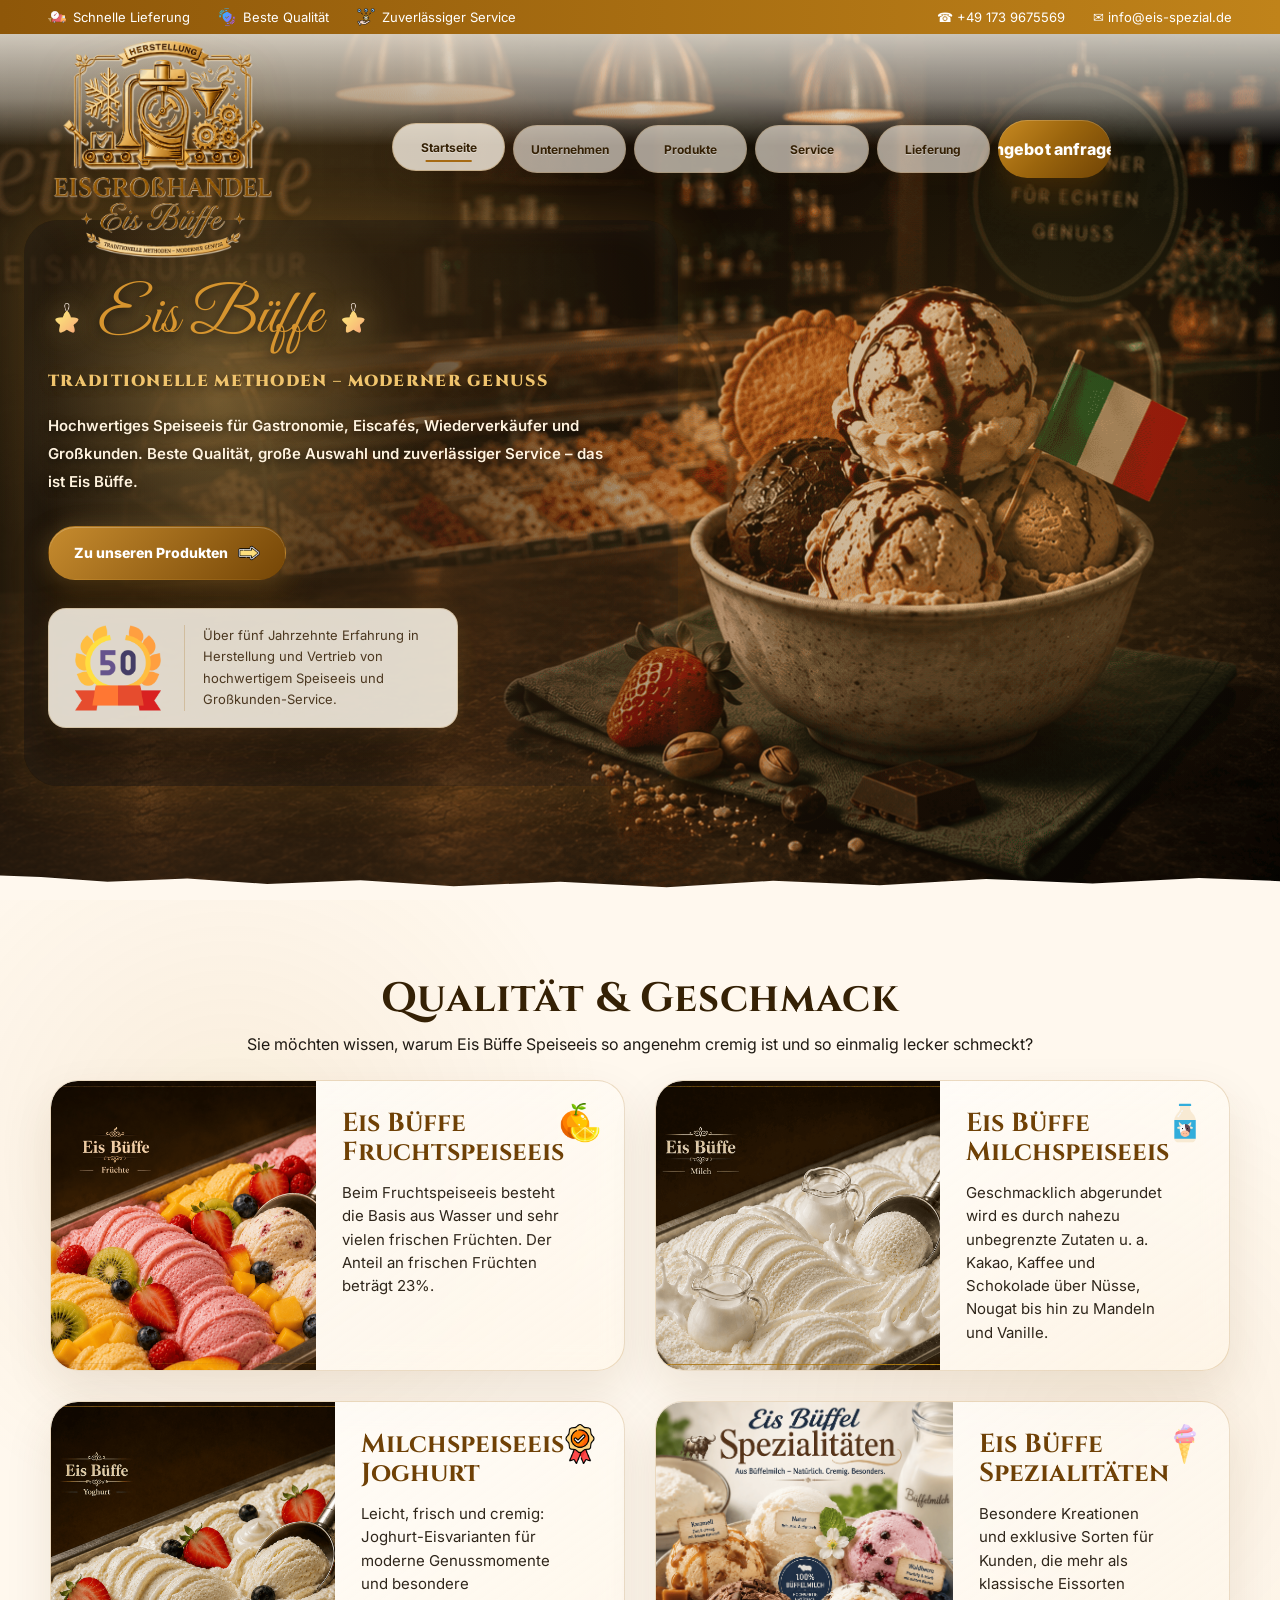
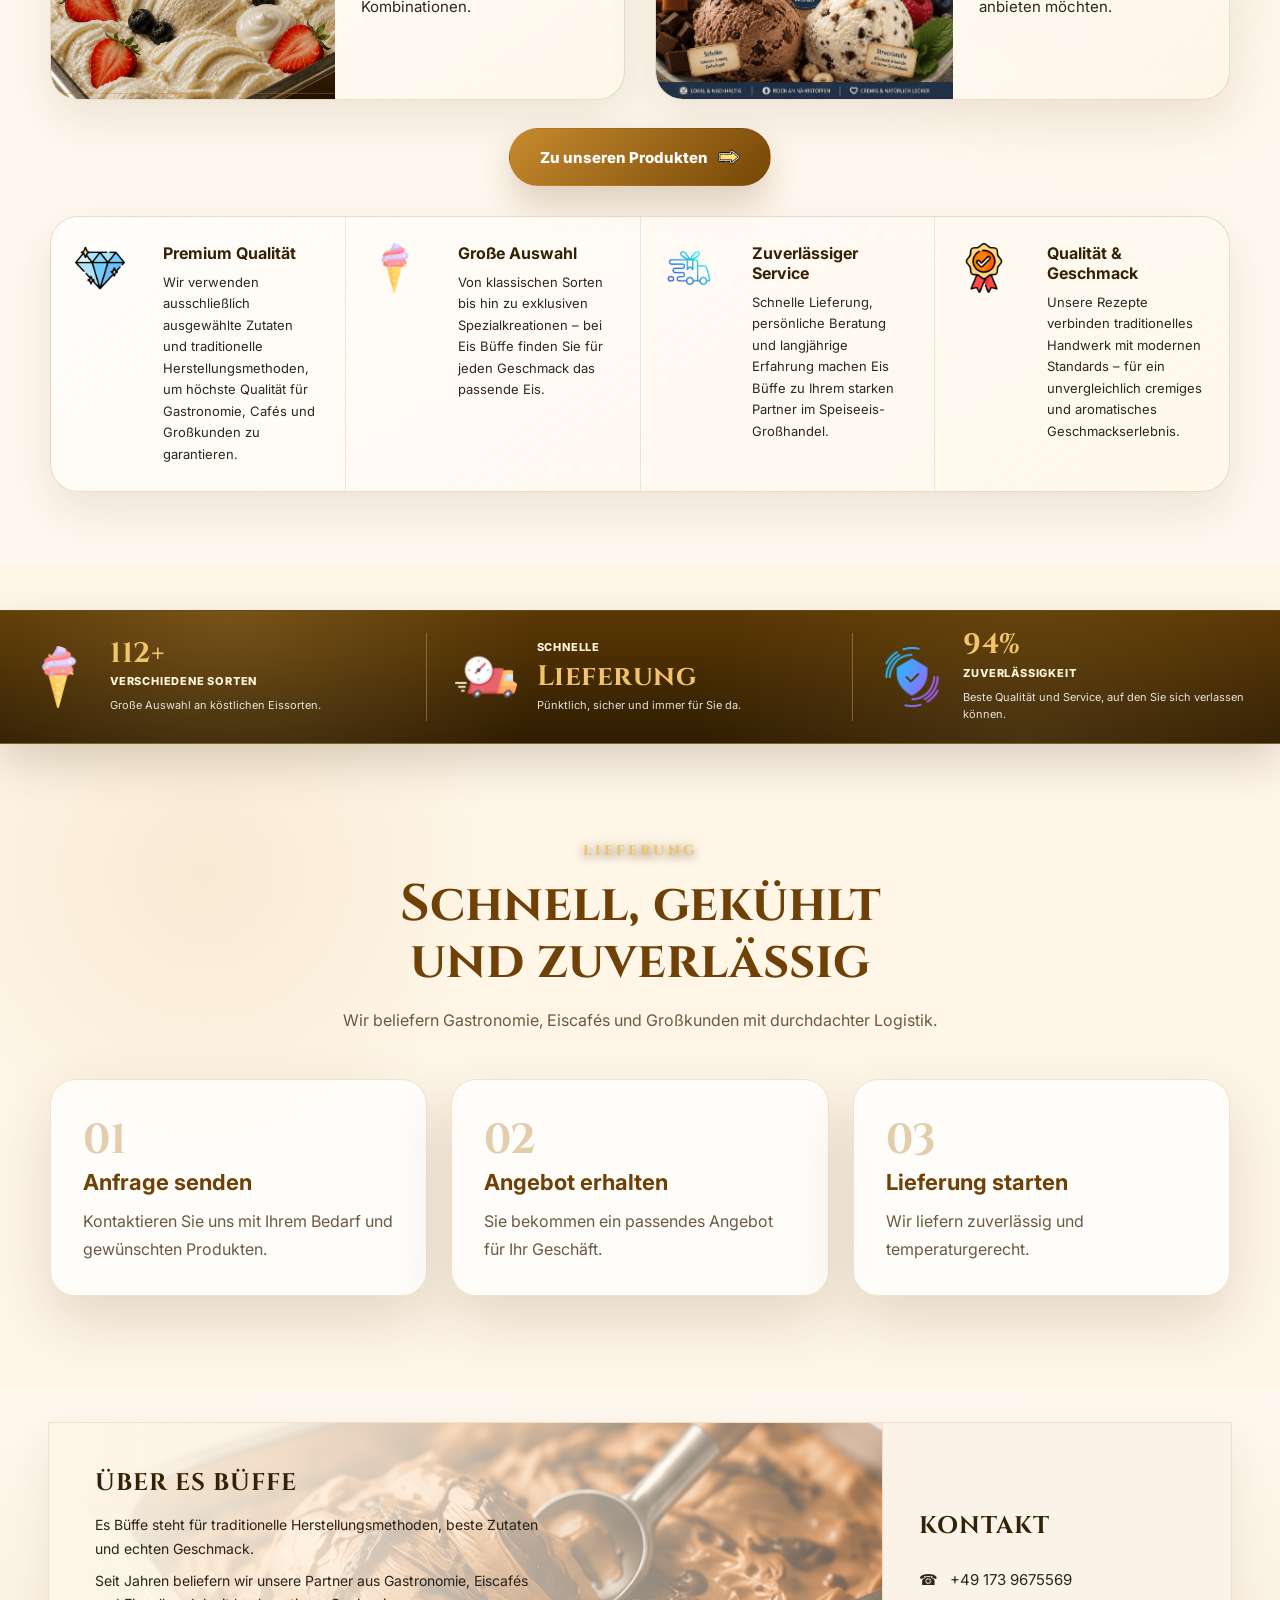
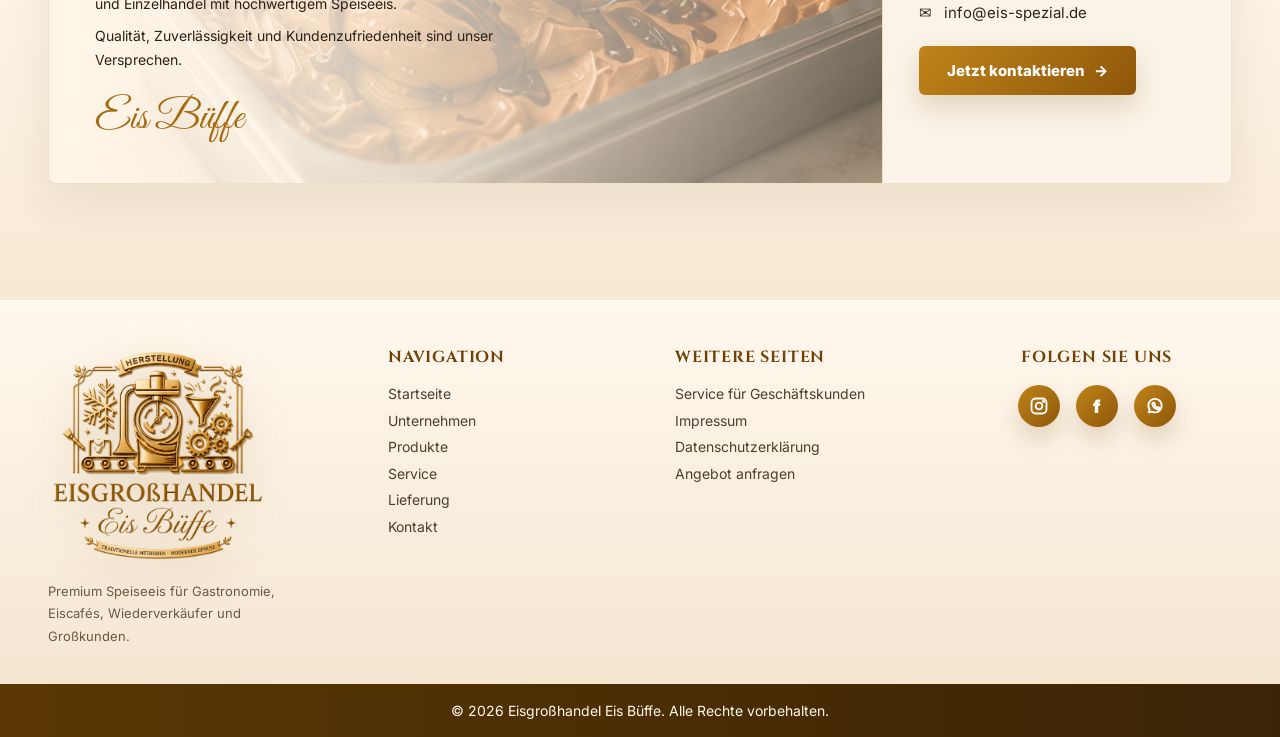
==== index.html @ 29056c9f "Update index.html" ====
<!DOCTYPE html>
<html lang="de">
<head>
  <meta charset="UTF-8" />
  <meta name="viewport" content="width=device-width, initial-scale=1.0" />
  <title>Eis Büffe | Premium Eisgroßhandel für Gastronomie & Eiscafés</title>
  <meta name="description" content="Eis Büffe ist Ihr Premium Eisgroßhandel für Gastronomie, Eiscafés und Großkunden: hochwertige Eisspezialitäten, zuverlässige Lieferung und persönliche Beratung." />

  <!-- SEO + Browser/Google logo image -->
  <meta name="keywords" content="Eisgroßhandel, Eis Büffe, Gastronomie Eis, Eiscafé Eis, Speiseeis Großhandel, Premium Eis, Großkunden Eis" />
  <meta name="robots" content="index, follow, max-image-preview:large" />
  <meta name="author" content="Eis Büffe" />
  <meta name="theme-color" content="#a66a13" />
  <link rel="canonical" href="/" />
  <link rel="icon" type="image/png" href="assets/logo.png" />
  <link rel="shortcut icon" type="image/png" href="assets/logo.png" />
  <link rel="apple-touch-icon" href="assets/logo.png" />
  <meta property="og:locale" content="de_DE" />
  <meta property="og:type" content="website" />
  <meta property="og:site_name" content="Eis Büffe" />
  <meta property="og:title" content="Eis Büffe | Premium Eisgroßhandel" />
  <meta property="og:description" content="Premium Eisgroßhandel für Gastronomie, Eiscafés und Großkunden mit hochwertigen Eisspezialitäten und zuverlässiger Lieferung." />
  <meta property="og:image" content="assets/logo.png" />
  <meta property="og:image:alt" content="Eis Büffe Logo" />
  <meta name="twitter:card" content="summary_large_image" />
  <meta name="twitter:title" content="Eis Büffe | Premium Eisgroßhandel" />
  <meta name="twitter:description" content="Premium Eisgroßhandel für Gastronomie, Eiscafés und Großkunden." />
  <meta name="twitter:image" content="assets/logo.png" />
  <script type="application/ld+json">
  {
    "@context": "https://schema.org",
    "@type": "Organization",
    "name": "Eis Büffe",
    "description": "Premium Eisgroßhandel für Gastronomie, Eiscafés und Großkunden.",
    "logo": "assets/logo.png",
    "image": "assets/logo.png",
    "url": "/"
  }
  </script>

  <style>
    @import url('https://fonts.googleapis.com/css2?family=Cinzel:wght@400;500;600;700&family=Great+Vibes&family=Inter:wght@400;500;600;700;800&display=swap');
    @import url('https://fonts.googleapis.com/css2?family=Cormorant+Garamond:wght@500;600;700&family=Homemade+Apple&display=swap');

    :root {
      --gold: #a66a13;
      --gold-2: #d39a38;
      --gold-3: #f0c46d;
      --gold-dark: #6f4106;
      --cream: #fff6e8;
      --cream-2: #f7ead4;
      --brown: #352105;
      --muted: #6b5a42;
      --white: #ffffff;
      --shadow: 0 24px 60px rgba(80, 48, 6, .16);
    }

    * { box-sizing: border-box; margin: 0; padding: 0; }
    html { scroll-behavior: smooth; }
    body {
      width: 100%;
      max-width: 100%;
      background: var(--cream);
      color: var(--brown);
      font-family: Inter, Arial, sans-serif;
      overflow-x: hidden;
    }
    a { color: inherit; text-decoration: none; }
    img { max-width: 100%; display: block; }
    html, body { max-width: 100%; overflow-x: hidden; }

    .topbar {
      min-height: 34px;
      background: linear-gradient(90deg, #8e5709, #c0831a);
      color: #fff;
      padding: 0 48px;
      display: flex;
      justify-content: space-between;
      align-items: center;
      gap: 18px;
      font-size: 13px;
    }
    .topbar__left, .topbar__right { display: flex; gap: 28px; align-items: center; flex-wrap: wrap; }
    .topbar__left span {
      display: inline-flex;
      align-items: center;
      gap: 7px;
      white-space: nowrap;
    }
    .topbar__emoji {
      width: 18px;
      height: 18px;
      object-fit: contain;
      flex: 0 0 auto;
    }

    .navbar {
      height: 92px;
      background: rgba(255, 246, 232, .94);
      backdrop-filter: blur(10px);
      display: grid;
      grid-template-columns: 190px minmax(0, 1fr);
      align-items: center;
      column-gap: 26px;
      padding: 0 48px;
      position: sticky;
      top: 0;
      z-index: 50;
      box-shadow: 0 1px 0 rgba(166, 106, 19, .12);
    }
    .logo { display: inline-flex; align-items: center; width: fit-content; user-select: none; }
    .logo img { width: 150px; height: auto; -webkit-user-drag: none; }

    .nav-links {
      width: 100%;
      display: grid;
      grid-template-columns: repeat(7, minmax(0, 1fr));
      align-items: center;
      gap: 8px;
      font-size: 12px;
      font-weight: 700;
    }
    .nav-links a {
      position: relative;
      width: 100%;
      min-height: 46px;
      padding: 12px 14px;
      text-align: center;
      border-radius: 999px;
      overflow: hidden;
      transition: color .25s ease, background .25s ease, box-shadow .25s ease, transform .25s ease;
    }
    .nav-links a::after {
      content: "";
      width: 0;
      height: 2px;
      background: var(--gold);
      position: absolute;
      left: 50%;
      bottom: 8px;
      transform: translateX(-50%);
      transition: width .25s ease;
    }
    .nav-links a:hover,
    .nav-links a.active {
      color: var(--gold-dark);
      background: rgba(211, 154, 56, .14);
      box-shadow: 0 10px 22px rgba(114, 70, 7, .10);
      transform: translateY(-2px);
    }
    .nav-links a:hover::after,
    .nav-links a.active::after { width: 42%; }
    .nav-links .nav-btn::after { display: none; }

    .menu-toggle { display: none; background: none; border: 0; font-size: 28px; color: var(--gold-dark); cursor: pointer; }
    .nav-btn, .btn {
      display: inline-flex;
      align-items: center;
      justify-content: center;
      border-radius: 999px;
      font-weight: 800;
      transition: .25s;
      white-space: nowrap;
    }
    .nav-btn {
      width: 100%;
      background: linear-gradient(135deg, var(--gold-2), var(--gold-dark));
      color: #fff;
      padding: 14px 18px;
      font-size: 13px;
      box-shadow: 0 14px 28px rgba(114, 70, 7, .24);
    }
    .btn {
      border: 1px solid transparent;
      padding: 15px 25px;
      font-size: 14px;
      min-height: 54px;
    }
    .btn--primary { color: #fff; background: linear-gradient(135deg, #c68b2e, #754606); box-shadow: 0 18px 34px rgba(98, 58, 6, .22); }
    .btn--secondary { background: rgba(255,255,255,.82); border-color: rgba(166,106,19,.30); color: var(--brown); }
    .btn:hover, .nav-btn:hover { transform: translateY(-3px); }
    .nav-btn:hover {
      background: linear-gradient(135deg, var(--gold-3), var(--gold-dark));
      box-shadow: 0 18px 34px rgba(114, 70, 7, .30);
      color: #fff;
    }

    .nav-btn__icon-img {
      width: 18px;
      height: 18px;
      margin-left: 8px;
      object-fit: contain;
      flex: 0 0 auto;
    }
    .btn__icon-img { width: 22px; height: 22px; margin-left: 10px; object-fit: contain; }

    .hero {
      min-height: calc(100vh - 126px);
      position: relative;
      isolation: isolate;
      display: flex;
      align-items: center;
      padding: 54px 48px 74px;
      background:
        linear-gradient(90deg, rgba(255,246,232,.55) 0%, rgba(255,246,232,.22) 43%, rgba(255,246,232,0) 100%),
        url("assets/hero-bg.png") center right / cover no-repeat;
      overflow: hidden;
    }
    .hero::before {
      content: "";
      position: absolute;
      inset: 0;
      background:
        radial-gradient(circle at 82% 55%, rgba(198,145,53,.14), transparent 31%),
        radial-gradient(circle at 16% 18%, rgba(198,145,53,.10), transparent 24%);
      z-index: -1;
    }

    /* Hero bottom organic wave - same torn/soft movement under the hero image */
    .hero::after {
      content: "";
      position: absolute;
      left: -2%;
      right: -2%;
      bottom: -1px;
      height: 46px;
      background: #fff8ee;
      z-index: 2;
      pointer-events: none;
      clip-path: polygon(
        0 42%, 5% 48%, 10% 58%, 16% 51%, 22% 63%,
        29% 55%, 36% 68%, 44% 58%, 52% 70%, 60% 56%,
        68% 66%, 76% 52%, 84% 62%, 92% 50%, 100% 59%,
        100% 100%, 0 100%
      );
      filter: drop-shadow(0 -10px 18px rgba(80, 48, 6, .04));
    }

    .hero__content { width: 50%; max-width: 690px; z-index: 3; }
    .eyebrow {
      color: var(--gold);
      text-transform: uppercase;
      letter-spacing: 3px;
      font-family: Cinzel, serif;
      font-size: 14px;
      font-weight: 800;
      margin-bottom: 14px;
    }
    .hero h1 {
      font-family: Cinzel, serif;
      text-transform: uppercase;
      color: var(--gold-dark);
      font-size: clamp(46px, 6vw, 88px);
      line-height: .96;
      font-weight: 600;
      letter-spacing: 1px;
      margin-bottom: 22px;
    }
    .brand-line {
      display: flex;
      align-items: center;
      gap: 13px;
      margin-top: 8px;
      text-transform: none;
      font-family: "Great Vibes", cursive;
      color: var(--gold);
      font-size: .82em;
      font-weight: 400;
      letter-spacing: 0;
    }
    .brand-line img {
      width: .58em;
      height: .58em;
      object-fit: contain;
      filter: drop-shadow(0 6px 8px rgba(111,65,6,.18));
    }
    .hero__subtitle {
      font-family: Cinzel, serif;
      color: var(--gold-dark);
      font-weight: 800;
      letter-spacing: 1.3px;
      text-transform: uppercase;
      margin-bottom: 20px;
    }
    .hero__text { max-width: 570px; color: #4f3d29; line-height: 1.85; margin-bottom: 30px; font-size: 15px; }
    .hero__actions { display: flex; gap: 14px; flex-wrap: wrap; margin-bottom: 28px; }

    .experience {
      width: min(410px, 100%);
      display: grid;
      grid-template-columns: 120px 1fr;
      gap: 18px;
      background: rgba(255,255,255,.73);
      border: 1px solid rgba(166,106,19,.20);
      border-radius: 18px;
      padding: 16px;
      box-shadow: var(--shadow);
    }
    .experience__image {
      display: grid;
      place-items: center;
      border-right: 1px solid rgba(166,106,19,.24);
      padding-right: 14px;
    }
    .experience__image img { width: 86px; height: 86px; object-fit: contain; }
    .experience p { font-size: 13px; line-height: 1.65; color: #4c3820; align-self: center; }

    .quality-taste {
      margin-top: -1px;
      padding: 78px 48px 72px;
      background:
        radial-gradient(circle at 18% 20%, rgba(198,145,53,.10), transparent 26%),
        radial-gradient(circle at 86% 42%, rgba(198,145,53,.08), transparent 28%),
        #fff8ee;
    }
    .quality-taste__head {
      max-width: 940px;
      margin: 0 auto 22px;
      text-align: center;
    }
    .quality-taste__head h2 {
      font-family: Cinzel, serif;
      color: var(--brown);
      font-size: clamp(28px, 3.2vw, 42px);
      line-height: 1.08;
      margin-bottom: 10px;
      letter-spacing: .8px;
    }
    .quality-taste__head p {
      color: #1f1a13;
      font-size: 16px;
      line-height: 1.7;
    }
    .taste-cards {
      max-width: 1180px;
      margin: 0 auto 16px;
      display: grid;
      grid-template-columns: repeat(2, 1fr);
      gap: 30px;
    }
    .taste-card {
      overflow: hidden;
      display: grid;
      grid-template-columns: 1.12fr .88fr;
      min-height: 190px;
      background: linear-gradient(145deg, rgba(255,255,255,.82), rgba(255,246,232,.58));
      border: 1px solid rgba(166,106,19,.22);
      border-radius: 28px;
      box-shadow: 0 20px 48px rgba(80,48,6,.10);
      transition: transform .25s ease, box-shadow .25s ease, border-color .25s ease;
    }
    .taste-card:hover {
      transform: translateY(-5px);
      border-color: rgba(166,106,19,.36);
      box-shadow: 0 26px 58px rgba(80,48,6,.14);
    }
    .taste-card__image {
      overflow: hidden;
      border-radius: 26px 0 0 26px;
    }
    .taste-card__image img {
      width: 100%;
      height: 100%;
      min-height: 190px;
      object-fit: cover;
      transition: transform .35s ease;
    }
    .taste-card:hover .taste-card__image img { transform: scale(1.04); }


    .quality-products-action {
      max-width: 1180px;
      margin: 28px auto 30px;
      display: flex;
      justify-content: center;
      align-items: center;
    }

    .quality-products-action .btn {
      min-width: 230px;
      min-height: 58px;
      padding: 0 30px;
      font-size: 15px;
      gap: 10px;
    }

    .quality-products-action .btn__icon-img {
      width: 22px;
      height: 22px;
      margin-left: 0;
    }
    .taste-card__content {
      position: relative;
      padding: 28px 60px 26px 26px;
      border-radius: 0 26px 26px 0;
    }
    .taste-card__content h3 {
      font-family: Cinzel, serif;
      color: var(--gold-dark);
      font-size: 26px;
      line-height: 1.12;
      margin-bottom: 14px;
    }
    .taste-card__content p {
      color: #2f261b;
      font-size: 15px;
      line-height: 1.55;
    }
    .taste-card__icon {
      position: absolute;
      top: 22px;
      right: 24px;
      width: 40px;
      height: 40px;
      object-fit: contain;
    }
    .quality-features {
      max-width: 1180px;
      margin: auto;
      display: grid;
      grid-template-columns: repeat(4, 1fr);
      background: linear-gradient(145deg, rgba(255,255,255,.74), rgba(255,246,232,.50));
      border: 1px solid rgba(166,106,19,.22);
      border-radius: 28px;
      box-shadow: 0 20px 48px rgba(80,48,6,.10);
      overflow: hidden;
    }
    .quality-feature {
      display: grid;
      grid-template-columns: 72px 1fr;
      gap: 16px;
      padding: 26px 24px;
      border-right: 1px solid rgba(166,106,19,.16);
      align-items: start;
      transition: background .25s ease, transform .25s ease;
    }
    .quality-feature:hover {
      background: rgba(255,255,255,.48);
      transform: translateY(-3px);
    }
    .quality-feature:last-child { border-right: 0; }
    .quality-feature__icon {
      width: 50px;
      height: 50px;
      object-fit: contain;
      display: block;
    }
    .quality-feature h3 {
      color: var(--brown);
      font-size: 16px;
      margin-bottom: 9px;
    }
    .quality-feature p {
      color: #2f261b;
      font-size: 13px;
      line-height: 1.65;
    }


    .section { padding: 94px 48px; }
    .section-head { max-width: 760px; margin: 0 auto 44px; text-align: center; }
    .section h2 { font-family: Cinzel, serif; color: var(--gold-dark); font-size: clamp(34px, 4vw, 52px); line-height: 1.1; margin-bottom: 16px; }
    .section-head p, .about__content p, .delivery p, .contact p { color: var(--muted); line-height: 1.8; }

    .cards, .steps {
      max-width: 1180px;
      margin: auto;
      display: grid;
      grid-template-columns: repeat(3, 1fr);
      gap: 24px;
    }
    .card, .step {
      background: rgba(255,255,255,.74);
      border: 1px solid rgba(166,106,19,.18);
      border-radius: 25px;
      padding: 32px;
      box-shadow: var(--shadow);
      transition: .25s;
    }
    .card:hover, .step:hover { transform: translateY(-6px); }
    .card__icon {
      width: 64px;
      height: 64px;
      border-radius: 18px;
      background: linear-gradient(135deg, rgba(198,145,53,.22), rgba(255,255,255,.72));
      display: grid;
      place-items: center;
      font-size: 30px;
      margin-bottom: 22px;
    }
    .card h3, .step h3 { color: var(--gold-dark); font-size: 22px; margin-bottom: 12px; }
    .card p, .step p { color: var(--muted); line-height: 1.75; }

    .products {
      padding: 46px 0 0;
    }

    .stats-strip {
      width: 100vw;
      max-width: none;
      margin-left: calc(50% - 50vw);
      margin-right: calc(50% - 50vw);
      background: linear-gradient(180deg, #5a3703 0%, #2f1d02 100%);
      border-radius: 0;
      display: grid;
      grid-template-columns: repeat(3, minmax(0, 1fr));
      color: #fff8e8;
      box-shadow: 0 18px 42px rgba(53, 33, 5, .18);
      overflow: hidden;
      border-top: 1px solid rgba(240,196,109,.28);
      border-bottom: 1px solid rgba(240,196,109,.28);
    }
    .stat-item {
      min-height: 132px;
      display: grid;
      grid-template-columns: 68px 1fr;
      align-items: center;
      gap: 14px;
      padding: 18px 28px;
      position: relative;
    }
    .stat-item:not(:last-child)::after {
      content: "";
      position: absolute;
      right: 0;
      top: 22px;
      bottom: 22px;
      width: 1px;
      background: rgba(240,196,109,.36);
    }
    .stat-icon {
      width: 62px;
      height: 62px;
      object-fit: contain;
      opacity: 1;
      filter: none;
    }
    .stat-content strong {
      display: block;
      font-family: Cinzel, serif;
      color: var(--gold-3);
      font-size: clamp(26px, 2.2vw, 38px);
      line-height: .98;
      margin-bottom: 7px;
      letter-spacing: .5px;
      white-space: nowrap;
    }
    .stat-content span {
      display: block;
      font-size: 11px;
      font-weight: 800;
      letter-spacing: .8px;
      text-transform: uppercase;
      color: #fff6dc;
      margin-bottom: 9px;
    }
    .stat-content p {
      font-size: 11px;
      line-height: 1.55;
      color: rgba(255,255,255,.86);
    }


    .about {
      background: linear-gradient(180deg, #fff8ee, #f7ead4);
      display: grid;
      grid-template-columns: 1fr 1fr;
      gap: 54px;
      align-items: center;
    }
    .about__image img { border-radius: 34px; box-shadow: var(--shadow); min-height: 420px; object-fit: cover; }
    .about__content { max-width: 630px; }
    .about__content ul { list-style: none; margin-top: 22px; }
    .about__content li { padding: 12px 0 12px 34px; position: relative; color: #4c3820; }
    .about__content li::before { content: "✓"; position: absolute; left: 0; color: var(--gold); font-weight: 900; }

    .about-banner-wrap {
      padding: 32px 48px;
      background: linear-gradient(180deg, #fff8ee, #f7ead4);
    }

    .about-banner {
      max-width: 1280px;
      margin: 0 auto;
      min-height: 330px;
      display: grid;
      grid-template-columns: minmax(0, 2.15fr) minmax(270px, .9fr);
      align-items: stretch;
      overflow: hidden;
      border-radius: 0 0 8px 8px;
      background: #fbf3e8;
      border: 1px solid rgba(166,106,19,.14);
      box-shadow: 0 18px 44px rgba(80,48,6,.08);
    }

    .about-banner__text {
      min-height: 330px;
      padding: 44px 46px 38px;
      display: flex;
      flex-direction: column;
      justify-content: center;
      background:
        linear-gradient(90deg, rgba(255,246,232,.96) 0%, rgba(255,246,232,.78) 42%, rgba(255,246,232,.34) 100%),
        url("assets/upper-image.png") center / cover no-repeat;
    }

    .about-banner__text h2,
    .about-banner__contact h3 {
      font-family: Cinzel, serif;
      color: var(--brown);
      font-size: 24px;
      letter-spacing: 1px;
      margin-bottom: 14px;
      text-transform: uppercase;
    }

    .about-banner__text p {
      max-width: 455px;
      color: #2c2117;
      font-size: 14px;
      line-height: 1.7;
      margin-bottom: 8px;
    }

    .about-signature {
      font-family: "Great Vibes", cursive;
      color: var(--gold);
      font-size: 42px;
      margin-top: 12px;
    }

    .about-banner__image {
      display: none;
    }

    .about-banner__contact {
      padding: 44px 36px;
      background: #fbf3e8;
      display: flex;
      flex-direction: column;
      justify-content: center;
      gap: 14px;
      border-left: 1px solid rgba(166,106,19,.16);
    }

    .about-banner__contact a,
    .about-banner__contact span {
      color: #2f261b;
      font-size: 15px;
    }

    .about-banner__btn {
      margin-top: 10px;
      width: fit-content;
      background: linear-gradient(135deg, #c0831a, #8e5709);
      color: #fff !important;
      padding: 15px 28px;
      border-radius: 6px;
      font-weight: 800;
      box-shadow: 0 12px 26px rgba(114,70,7,.18);
    }

    .delivery { background: radial-gradient(circle at 16% 20%, rgba(198,145,53,.12), transparent 25%), var(--cream); }
    .step span { font-family: Cinzel, serif; font-size: 42px; color: rgba(166,106,19,.33); font-weight: 700; }

    .delivery .step {
      opacity: .9;
      transform: translateY(18px) scale(.99);
      transition: opacity .55s ease, transform .55s ease;
    }
    .delivery .step.show {
      opacity: 1;
      transform: translateY(0) scale(1);
    }
    .delivery .step:nth-child(1) { transition-delay: .04s; }
    .delivery .step:nth-child(2) { transition-delay: .22s; }
    .delivery .step:nth-child(3) { transition-delay: .40s; }



    /* Soft page opening and light gradual section reveal */
    body {
      opacity: .96;
      transform: translateY(4px);
      transition: opacity .38s ease, transform .38s ease;
    }
    body.page-loaded {
      opacity: 1;
      transform: translateY(0);
    }
    .reveal-on-scroll {
      opacity: .92;
      transform: translateY(14px);
      transition: opacity .55s ease, transform .55s ease;
      will-change: opacity, transform;
    }
    .reveal-on-scroll.reveal-visible {
      opacity: 1;
      transform: translateY(0);
    }
    .reveal-delay-1 { transition-delay: .04s; }
    .reveal-delay-2 { transition-delay: .08s; }
    .reveal-delay-3 { transition-delay: .12s; }
    .reveal-delay-4 { transition-delay: .16s; }
    .reveal-delay-5 { transition-delay: .20s; }

    @media (prefers-reduced-motion: reduce) {
      html { scroll-behavior: auto; }
      body,
      .reveal-on-scroll,
      .delivery .step {
        opacity: 1 !important;
        transform: none !important;
        transition: none !important;
      }
    }

    .contact { background: linear-gradient(135deg, #714306, #bd801c); }
    .contact__box {
      max-width: 1180px;
      margin: auto;
      background: rgba(255,248,236,.97);
      border-radius: 34px;
      padding: 44px;
      display: grid;
      grid-template-columns: .85fr 1.15fr;
      gap: 40px;
      box-shadow: 0 34px 70px rgba(51,31,4,.25);
    }
    .contact-form { display: grid; grid-template-columns: 1fr 1fr; gap: 14px; }
    .contact-form input, .contact-form textarea {
      width: 100%;
      border: 1px solid rgba(166,106,19,.24);
      background: #fff;
      border-radius: 15px;
      padding: 16px;
      font: inherit;
      outline: none;
    }
    .contact-form input:focus, .contact-form textarea:focus { border-color: rgba(166,106,19,.58); box-shadow: 0 0 0 4px rgba(198,145,53,.12); }
    .contact-form textarea { grid-column: 1 / -1; min-height: 130px; resize: vertical; }
    .contact-form button { border: none; cursor: pointer; }
    .footer {
      background: linear-gradient(180deg, #fff8ee 0%, #f3e4cd 100%);
      color: var(--brown);
      border-top: 1px solid rgba(166,106,19,.16);
      box-shadow: inset 0 1px 0 rgba(255,255,255,.65);
    }
    .footer__inner {
      max-width: 1280px;
      margin: 0 auto;
      padding: 46px 48px 38px;
      display: grid;
      grid-template-columns: 1.1fr .9fr .9fr 1fr;
      gap: 42px;
      align-items: start;
    }
    .footer__brand {
      display: flex;
      flex-direction: column;
      align-items: flex-start;
      gap: 14px;
    }
    .footer__logo {
      width: 170px;
      height: auto;
      filter: drop-shadow(0 10px 18px rgba(111,65,6,.12));
    }
    .footer__text {
      max-width: 260px;
      color: #6b5a42;
      font-size: 13px;
      line-height: 1.7;
    }
    .footer__col h3,
    .footer__social h3 {
      font-family: Cinzel, serif;
      color: var(--gold-dark);
      font-size: 16px;
      letter-spacing: .8px;
      text-transform: uppercase;
      margin-bottom: 13px;
    }
    .footer__col a {
      display: block;
      width: fit-content;
      color: #4f3d29;
      font-size: 14px;
      line-height: 1.9;
      transition: .25s;
    }
    .footer__col a:hover {
      color: var(--gold);
      transform: translateX(4px);
    }
    .footer__social {
      display: flex;
      flex-direction: column;
      align-items: center;
      text-align: center;
    }
    .footer__icons {
      display: flex;
      align-items: center;
      justify-content: center;
      gap: 16px;
      margin-top: 4px;
    }
    .footer__icon {
      width: 42px;
      height: 42px;
      border-radius: 50%;
      display: inline-flex;
      align-items: center;
      justify-content: center;
      background: linear-gradient(135deg, #c0831a, #8e5709);
      color: #fff;
      font-weight: 900;
      font-size: 18px;
      box-shadow: 0 12px 22px rgba(114,70,7,.18);
      transition: .25s;
    }
    .footer__icon svg {
      width: 20px;
      height: 20px;
      fill: none;
      stroke: currentColor;
      stroke-width: 2.2;
      stroke-linecap: round;
      stroke-linejoin: round;
    }
    .footer__icon:hover {
      transform: translateY(-4px);
      box-shadow: 0 16px 28px rgba(114,70,7,.25);
    }
    .footer__bottom {
      padding: 18px 24px;
      text-align: center;
      color: #fff8e8;
      background: linear-gradient(90deg, #5a3703, #3a2406);
      font-size: 14px;
    }

    @media (max-width: 1050px) {
      .topbar { display: none; }
      .navbar { grid-template-columns: 160px 1fr 54px; height: 80px; padding: 0 22px; }
      .logo img { width: 118px; }
      .menu-toggle { display: block; justify-self: end; }
      .nav-links > .nav-btn { display: inline-flex; }
      .nav-links {
        position: absolute;
        top: 80px;
        left: 22px;
        right: 22px;
        display: none;
        flex-direction: column;
        gap: 4px;
        background: #fff7eb;
        border: 1px solid rgba(166,106,19,.20);
        border-radius: 20px;
        padding: 18px;
        box-shadow: var(--shadow);
      }
      .nav-links.open { display: flex; }
      .hero { min-height: auto; padding: 78px 24px; background-position: center; }
      .hero__content { width: 100%; max-width: 690px; }
      .cards, .steps, .about, .contact__box, .taste-cards, .quality-features, .stats-strip { grid-template-columns: 1fr; }
      .footer__inner { grid-template-columns: repeat(2, 1fr); gap: 30px; padding: 42px 24px; }
      .footer__social { align-items: flex-start; text-align: left; }
      .footer__icons { justify-content: flex-start; }
      .quality-taste { padding: 76px 24px 66px; }
      .taste-card { grid-template-columns: 1fr; border-radius: 26px; }
      .taste-card__image { border-radius: 24px 24px 0 0; }
      .taste-card__content { border-radius: 0 0 24px 24px; }
      .stats-strip { width: 100vw; border-radius: 0; margin-left: calc(50% - 50vw); margin-right: calc(50% - 50vw); }
      .stat-item { min-height: 110px; padding: 16px 24px; }
      .stat-item:not(:last-child)::after { top: auto; left: 24px; right: 24px; bottom: 0; width: auto; height: 1px; }
      .quality-feature { border-right: 0; border-bottom: 1px solid rgba(166,106,19,.18); }
      .quality-feature:last-child { border-bottom: 0; }
      .section { padding: 72px 24px; }
      .products { padding: 34px 0 0; }
      .about-banner-wrap { padding: 28px 24px; }
      .about-banner { grid-template-columns: 1fr; }
      .about-banner__text {
        min-height: 340px;
        background:
          linear-gradient(180deg, rgba(255,246,232,.94) 0%, rgba(255,246,232,.76) 58%, rgba(255,246,232,.42) 100%),
          url("assets/upper-image.png") center / cover no-repeat;
      }
      .about-banner__contact { border-left: 0; border-top: 1px solid rgba(166,106,19,.16); }
    }

    @media (max-width: 620px) {
      .hero { padding: 64px 20px; }
      .hero h1 { font-size: 42px; }
      .brand-line { gap: 8px; }
      .experience { grid-template-columns: 1fr; }
      .experience__image { border-right: none; border-bottom: 1px solid rgba(166,106,19,.24); padding: 0 0 12px; }
      .contact-form { grid-template-columns: 1fr; }
      .contact__box { padding: 28px; }
      .about-banner-wrap { padding: 24px 16px; }
      .about-banner__text, .about-banner__contact { padding: 26px 22px; }
      .about-banner__text h2, .about-banner__contact h3 { font-size: 21px; }
      .about-signature { font-size: 36px; }
      .taste-card__content { padding: 24px 54px 24px 22px; }

      .quality-products-action {
        margin: 24px auto 28px;
        padding: 0 4px;
      }

      .quality-products-action .btn {
        width: 100%;
        max-width: 330px;
      }
      .quality-feature { grid-template-columns: 56px 1fr; padding: 22px 18px; }
      .stat-item { grid-template-columns: 66px 1fr; min-height: 132px; padding: 22px 18px; }
      .stat-icon { width: 60px; height: 60px; }
      .quality-feature__icon { width: 42px; height: 42px; }
      .footer__inner { grid-template-columns: 1fr; gap: 26px; padding: 38px 22px; }
      .footer__logo { width: 145px; }
      .footer__social { align-items: flex-start; text-align: left; }
      .footer__bottom { font-size: 13px; }
    }


    /* Complete mobile hero correction: clear image, bigger text, balanced layout on phones */
    /* Mobile hero uses a separate image: assets/hero-mobile.png */
    @media (max-width: 768px) {
      body { min-width: 0; }

      .topbar { display: none; }

      .navbar {
        grid-template-columns: 140px 1fr 46px;
        height: 78px;
        padding: 0 18px;
      }

      .logo img { width: 116px; }
      .menu-toggle { display: block; justify-self: end; }
      .nav-links > .nav-btn { display: inline-flex; }

      .nav-links {
        position: absolute;
        top: 78px;
        left: 16px;
        right: 16px;
        display: none;
        flex-direction: column;
        gap: 8px;
        background: #fff7eb;
        border: 1px solid rgba(166,106,19,.20);
        border-radius: 20px;
        padding: 18px;
        box-shadow: var(--shadow);
      }

      .nav-links.open { display: flex; }

      .hero {
        min-height: auto;
        padding: 0 20px 56px;
        align-items: flex-start;
        background:
          linear-gradient(180deg,
            rgba(255,246,232,.04) 0%,
            rgba(255,246,232,.16) 38%,
            rgba(255,246,232,.80) 58%,
            #fff6e8 76%,
            #fff6e8 100%),
          url("assets/hero-mobile.png") center top / auto clamp(330px, 72vw, 470px) no-repeat;
      }

      .hero::before {
        background:
          radial-gradient(circle at 50% 18%, rgba(198,145,53,.17), transparent 38%),
          radial-gradient(circle at 18% 82%, rgba(198,145,53,.12), transparent 34%);
      }

      .hero::after {
        height: 54px;
        clip-path: polygon(
          0 38%, 8% 54%, 17% 45%, 27% 62%, 39% 50%,
          51% 67%, 64% 49%, 77% 61%, 89% 46%, 100% 58%,
          100% 100%, 0 100%
        );
      }

      .hero__content {
        width: 100%;
        max-width: 590px;
        margin: 0 auto;
        padding-top: clamp(300px, 70vw, 430px);
        position: relative;
        z-index: 3;
      }

      .eyebrow {
        font-size: 14px;
        letter-spacing: 2.6px;
        margin-bottom: 12px;
      }

      .hero h1 {
        font-size: clamp(52px, 15.5vw, 78px);
        line-height: .94;
        margin-bottom: 18px;
      }

      .brand-line {
        justify-content: flex-start;
        gap: 10px;
      }

      .brand-line img {
        width: .58em;
        height: .58em;
      }

      .hero__subtitle {
        font-size: 16px;
        line-height: 1.42;
        margin-bottom: 14px;
        letter-spacing: 1.1px;
      }

      .hero__text {
        max-width: 100%;
        font-size: 16px;
        line-height: 1.78;
        margin-bottom: 22px;
      }

      .hero__actions {
        gap: 12px;
        margin-bottom: 20px;
      }

      .hero__actions .btn {
        width: 100%;
        min-height: 56px;
        padding: 15px 20px;
        font-size: 15px;
      }

      .experience {
        width: 100%;
        grid-template-columns: 86px 1fr;
        gap: 14px;
        padding: 14px;
        border-radius: 18px;
      }

      .experience__image {
        border-right: 1px solid rgba(166,106,19,.24);
        border-bottom: 0;
        padding: 0 12px 0 0;
      }

      .experience__image img { width: 68px; height: 68px; }
      .experience p { font-size: 14px; line-height: 1.62; }
    }

    @media (max-width: 520px) {
      .hero {
        padding-left: 18px;
        padding-right: 18px;
        padding-bottom: 52px;
        background:
          linear-gradient(180deg,
            rgba(255,246,232,.02) 0%,
            rgba(255,246,232,.15) 36%,
            rgba(255,246,232,.84) 60%,
            #fff6e8 78%,
            #fff6e8 100%),
          url("assets/hero-mobile.png") center top / auto clamp(300px, 86vw, 390px) no-repeat;
      }

      .hero__content { padding-top: clamp(285px, 82vw, 380px); }
      .hero h1 { font-size: clamp(48px, 16vw, 66px); }
      .hero__subtitle { font-size: 15px; }
      .hero__text { font-size: 15px; }
    }

    @media (max-width: 420px) {
      .hero {
        padding-left: 16px;
        padding-right: 16px;
        background:
          linear-gradient(180deg,
            rgba(255,246,232,.00) 0%,
            rgba(255,246,232,.16) 35%,
            rgba(255,246,232,.88) 62%,
            #fff6e8 80%,
            #fff6e8 100%),
          url("assets/hero-mobile.png") center top / auto clamp(280px, 92vw, 355px) no-repeat;
      }

      .hero__content { padding-top: clamp(265px, 88vw, 350px); }
      .hero h1 { font-size: clamp(44px, 17vw, 60px); }
      .brand-line { gap: 8px; }
      .brand-line img { width: .54em; height: .54em; }
      .experience { grid-template-columns: 76px 1fr; }
      .experience__image img { width: 60px; height: 60px; }
    }


    /* About section copied from the first design: photo card + handwritten note + Italy mark */
    .heritage-about {
      padding: 54px 48px 58px;
      background: #eee8df;
      position: relative;
      overflow: hidden;
    }

    .heritage-about::before {
      content: "";
      position: absolute;
      inset: 0;
      background:
        radial-gradient(circle at 20% 28%, rgba(166,106,19,.06), transparent 28%),
        radial-gradient(circle at 82% 48%, rgba(111,65,6,.06), transparent 30%);
      pointer-events: none;
    }

    .heritage-about__grid {
      max-width: 1280px;
      margin: 0 auto;
      display: grid;
      grid-template-columns: .95fr 1.05fr;
      gap: 80px;
      align-items: center;
      position: relative;
      z-index: 1;
    }

    .heritage-photo-note {
      display: grid;
      grid-template-columns: 95px 1fr;
      gap: 24px;
      align-items: center;
    }

    .heritage-hand-text {
      font-family: "Homemade Apple", cursive;
      color: #5e4d41;
      font-size: 19px;
      line-height: 1.5;
      text-align: center;
      transform: rotate(-8deg);
    }

    .heritage-hand-text span {
      display: block;
      color: #b85f45;
      font-size: 28px;
      margin-top: 8px;
    }

    .heritage-family-photo {
      position: relative;
      min-height: 340px;
      background: url("assets/anfe.png") center / cover no-repeat, #e5e0d6;
      border: 14px solid #fff;
      box-shadow: 0 24px 60px rgba(80, 48, 6, .16);
      transform: rotate(-4deg);
    }

    .heritage-family-photo::before {
      content: "";
      position: absolute;
      left: 22px;
      top: -30px;
      width: 120px;
      height: 32px;
      background: #718064;
      opacity: .72;
      transform: rotate(-8deg);
    }

    .heritage-badge {
      position: absolute;
      right: -34px;
      bottom: -22px;
      width: 104px;
      height: 104px;
      border-radius: 50%;
      background: #b85f45;
      color: #fff;
      display: grid;
      place-items: center;
      text-align: center;
      font-size: 12px;
      line-height: 1.35;
      box-shadow: 0 14px 30px rgba(88,54,38,.20);
    }

    .heritage-badge strong { font-size: 15px; }

    .heritage-copy {
      position: relative;
      min-height: 390px;
      padding-right: 240px;
      isolation: isolate;
    }

    .heritage-copy::after {
      content: none;
      display: none;
    }

    .heritage-kicker {
      text-transform: uppercase;
      letter-spacing: 3px;
      color: #243329;
      font-weight: 900;
      font-size: 13px;
      margin-bottom: 18px;
    }

    .heritage-title {
      max-width: 610px;
      font-family: "Cormorant Garamond", serif;
      color: #18251b;
      font-size: clamp(42px, 4.3vw, 64px);
      line-height: 1;
      font-weight: 700;
      letter-spacing: .2px;
      margin-bottom: 24px;
    }

    .heritage-title::after {
      content: "";
      display: block;
      width: 78px;
      height: 2px;
      background: #b85f45;
      margin-top: 24px;
    }

    .heritage-title .heritage-flag {
      display: inline-flex;
      width: 70px;
      height: 42px;
      margin-left: 16px;
      vertical-align: middle;
      border: 3px solid #fff;
      border-radius: 8px;
      background: linear-gradient(90deg, #178b4a 0 33.333%, #ffffff 33.333% 66.666%, #d22f27 66.666% 100%);
      box-shadow: 0 12px 24px rgba(80,48,6,.16);
      transform: rotate(-4deg) translateY(-4px);
      position: relative;
    }

    .heritage-title .heritage-flag::before {
      content: "";
      position: absolute;
      left: -10px;
      top: -8px;
      width: 4px;
      height: 62px;
      border-radius: 999px;
      background: linear-gradient(180deg, #7b5a34, #3f2a13);
      box-shadow: 0 8px 14px rgba(80,48,6,.18);
    }

    .heritage-kicker,
    .heritage-title,
    .heritage-copy p:not(.heritage-kicker),
    .heritage-btn {
      position: relative;
      z-index: 2;
    }

    .heritage-copy p:not(.heritage-kicker) {
      max-width: 620px;
      color: #3f473f;
      line-height: 1.85;
      font-size: 17px;
      margin-bottom: 26px;
    }

    .heritage-btn {
      display: inline-flex;
      align-items: center;
      justify-content: center;
      min-height: 58px;
      padding: 0 34px;
      border-radius: 4px;
      border: 1px solid #c8b9aa;
      color: #18251b;
      background: transparent;
      font-size: 13px;
      font-weight: 900;
      letter-spacing: .8px;
      text-transform: uppercase;
      transition: .25s ease;
    }

    .heritage-btn:hover {
      background: #fff;
      transform: translateY(-3px);
    }

    .heritage-italy-map {
      position: absolute;
      right: 10px;
      top: -4px;
      width: 255px;
      height: auto;
      max-height: 325px;
      object-fit: contain;
      opacity: .34;
      z-index: 1;
      pointer-events: none;
      filter: none;
    }

    .heritage-italy-label {
      position: absolute;
      right: 32px;
      bottom: 22px;
      font-family: "Homemade Apple", cursive;
      font-size: 18px;
      line-height: 1.5;
      transform: rotate(-7deg);
      color: #473c34;
      text-align: center;
    }

    .heritage-italy-label b {
      font-family: Inter, sans-serif;
      color: #b85f45;
      font-size: 25px;
      letter-spacing: 8px;
    }

    @media (max-width: 1050px) {
      .heritage-about { padding: 44px 24px 54px; }
      .heritage-about__grid { grid-template-columns: 1fr; gap: 56px; }
      .heritage-copy { padding-right: 0; min-height: auto; }
      .heritage-italy-map,
      .heritage-italy-label {
        position: relative;
        right: auto;
        top: auto;
        bottom: auto;
        display: block;
        margin-top: 24px;
      }
      .heritage-italy-map { width: 210px; height: 250px; opacity: .42; }
      .heritage-italy-label { width: fit-content; margin-left: auto; margin-right: 30px; }
    }

    @media (max-width: 620px) {
      .heritage-about { padding: 38px 20px 48px; }
      .heritage-photo-note { grid-template-columns: 1fr; gap: 22px; }
      .heritage-hand-text { text-align: left; transform: rotate(-5deg); }
      .heritage-family-photo { min-height: 260px; transform: none; border-width: 10px; }
      .heritage-badge { right: -10px; bottom: -18px; width: 86px; height: 86px; }
      .heritage-title { font-size: clamp(36px, 12vw, 48px); }
      .heritage-copy p:not(.heritage-kicker) { font-size: 15px; }
    }

    @media (max-width: 620px) {
      .heritage-title .heritage-flag {
        width: 54px;
        height: 32px;
        margin-left: 10px;
        border-width: 2px;
        transform: rotate(-4deg) translateY(-2px);
      }
      .heritage-title .heritage-flag::before {
        left: -8px;
        top: -6px;
        width: 3px;
        height: 48px;
      }
    }


    /* Mobile hero: use full mobile image without cropping from the right */
    @media (max-width: 768px) {
      .hero {
        min-height: calc(100vh - 78px);
        padding: 46px 18px 58px;
        align-items: center;
        background-color: #fff6e8;
        background-image:
          linear-gradient(90deg, rgba(255,246,232,.58) 0%, rgba(255,246,232,.28) 48%, rgba(255,246,232,0) 100%),
          url("assets/hero-mobile.png");
        background-position: center top, center top;
        background-size: 100% auto, 100% auto;
        background-repeat: no-repeat, no-repeat;
      }

      .hero::before {
        background:
          radial-gradient(circle at 82% 55%, rgba(198,145,53,.14), transparent 31%),
          radial-gradient(circle at 16% 18%, rgba(198,145,53,.10), transparent 24%);
      }

      .hero::after {
        height: 58px;
      }

      .hero__content {
        width: 56%;
        max-width: 420px;
        margin: 0;
        padding-top: 0;
      }

      .hero h1 {
        font-size: clamp(34px, 8.5vw, 54px);
        line-height: .96;
        margin-bottom: 14px;
      }

      .brand-line {
        justify-content: flex-start;
        gap: 8px;
      }

      .eyebrow {
        font-size: 11px;
        letter-spacing: 2px;
        margin-bottom: 9px;
      }

      .hero__subtitle {
        font-size: 12px;
        line-height: 1.35;
        margin-bottom: 10px;
      }

      .hero__text {
        max-width: 360px;
        font-size: 12.5px;
        line-height: 1.6;
        margin-bottom: 16px;
      }

      .hero__actions {
        gap: 10px;
        margin-bottom: 16px;
      }

      .hero__actions .btn {
        width: auto;
        min-height: 46px;
        padding: 12px 16px;
        font-size: 12px;
      }

      .experience {
        width: min(330px, 100%);
        grid-template-columns: 68px 1fr;
        gap: 10px;
        padding: 11px;
        border-radius: 15px;
      }

      .experience__image {
        border-right: 1px solid rgba(166,106,19,.24);
        border-bottom: 0;
        padding: 0 9px 0 0;
      }

      .experience__image img {
        width: 52px;
        height: 52px;
      }

      .experience p {
        font-size: 11px;
        line-height: 1.5;
      }
    }

    @media (max-width: 420px) {
      .hero {
        padding-left: 14px;
        padding-right: 14px;
        background-color: #fff6e8;
        background-image:
          linear-gradient(90deg, rgba(255,246,232,.60) 0%, rgba(255,246,232,.30) 53%, rgba(255,246,232,0) 100%),
          url("assets/hero-mobile.png");
        background-position: center top, center top;
        background-size: 100% auto, 100% auto;
        background-repeat: no-repeat, no-repeat;
      }

      .hero__content {
        width: 61%;
        max-width: 285px;
        padding-top: 0;
      }

      .hero h1 {
        font-size: clamp(29px, 8.8vw, 38px);
      }

      .hero__text {
        font-size: 11.5px;
        line-height: 1.5;
      }

      .hero__actions .btn {
        min-height: 42px;
        padding: 10px 13px;
        font-size: 11px;
      }

      .btn__icon-img {
        width: 17px;
        height: 17px;
        margin-left: 7px;
      }

      .experience {
        grid-template-columns: 54px 1fr;
        padding: 9px;
      }

      .experience__image img {
        width: 42px;
        height: 42px;
      }

      .experience p {
        font-size: 10.5px;
      }
    }


    /* FINAL MOBILE HERO FIX: remove the large empty space on phones */
    @media (max-width: 768px) {
      .hero {
        min-height: auto !important;
        height: auto !important;
        padding: 26px 18px 36px !important;
        align-items: flex-start !important;
        background-color: #fff6e8 !important;
        background-image:
          linear-gradient(90deg, rgba(255,246,232,.56) 0%, rgba(255,246,232,.26) 52%, rgba(255,246,232,0) 100%),
          url("assets/hero-mobile.png") !important;
        background-position: center top, center top !important;
        background-size: 100% auto, 100% auto !important;
        background-repeat: no-repeat, no-repeat !important;
      }

      .hero__content {
        width: 58% !important;
        max-width: 390px !important;
        margin: 0 !important;
        padding-top: 0 !important;
      }

      .hero::after {
        height: 34px !important;
      }
    }

    @media (max-width: 520px) {
      .hero {
        padding: 22px 14px 30px !important;
      }

      .hero__content {
        width: 61% !important;
        max-width: 285px !important;
      }

      .hero h1 {
        font-size: clamp(29px, 8.8vw, 38px) !important;
      }

      .hero__text {
        font-size: 11.5px !important;
        line-height: 1.5 !important;
        margin-bottom: 13px !important;
      }

      .hero__actions {
        margin-bottom: 12px !important;
      }

      .experience {
        margin-bottom: 0 !important;
      }
    }


    /* MOBILE SECTION END EFFECT: soft torn wave like the reference image */
    @media (max-width: 768px) {
      .hero,
      .quality-taste,
      .delivery,
      .about-banner-wrap {
        position: relative;
        overflow: hidden;
      }

      .hero {
        padding-bottom: 64px !important;
        margin-bottom: -1px;
      }

      .hero::after,
      .quality-taste::after,
      .delivery::after,
      .about-banner-wrap::after {
        content: "";
        position: absolute;
        left: -5%;
        right: -5%;
        bottom: -1px;
        height: 58px !important;
        z-index: 8;
        pointer-events: none;
        background: var(--mobile-wave-color, #fff8ee);
        clip-path: polygon(
          0 44%, 5% 50%, 10% 58%, 16% 49%, 22% 62%,
          29% 53%, 36% 67%, 44% 57%, 52% 69%, 60% 55%,
          68% 65%, 76% 51%, 84% 61%, 92% 49%, 100% 58%,
          100% 100%, 0 100%
        );
        filter: drop-shadow(0 -8px 14px rgba(80,48,6,.045));
      }

      .hero { --mobile-wave-color: #fff8ee; }
      .quality-taste { --mobile-wave-color: #fff6e8; padding-bottom: 82px !important; }
      .delivery { --mobile-wave-color: #fbf3e8; padding-bottom: 82px !important; }
      .about-banner-wrap { --mobile-wave-color: #fff8ee; padding-bottom: 72px !important; }

      .quality-taste,
      .delivery,
      .about-banner-wrap {
        margin-bottom: -1px;
      }
    }

    @media (max-width: 520px) {
      .hero {
        padding-bottom: 56px !important;
      }

      .hero::after,
      .quality-taste::after,
      .delivery::after,
      .about-banner-wrap::after {
        height: 48px !important;
        clip-path: polygon(
          0 42%, 8% 55%, 17% 46%, 27% 63%, 39% 51%,
          51% 68%, 64% 50%, 77% 62%, 89% 47%, 100% 59%,
          100% 100%, 0 100%
        );
      }
    }


    /* LAST SECTION DESKTOP + MOBILE WAVE: same organic torn effect used under the hero */
    .about-banner-wrap {
      position: relative;
      overflow: hidden;
      padding-bottom: 116px;
      margin-bottom: -1px;
      --last-wave-color: #fff8ee;
    }

    .about-banner-wrap::after {
      content: "";
      position: absolute;
      left: -2%;
      right: -2%;
      bottom: -1px;
      height: 88px;
      background: var(--last-wave-color);
      z-index: 8;
      pointer-events: none;
      clip-path: polygon(
        0 42%, 5% 48%, 10% 58%, 16% 51%, 22% 63%,
        29% 55%, 36% 68%, 44% 58%, 52% 70%, 60% 56%,
        68% 66%, 76% 52%, 84% 62%, 92% 50%, 100% 59%,
        100% 100%, 0 100%
      );
      filter: drop-shadow(0 -10px 18px rgba(80, 48, 6, .04));
    }

    @media (max-width: 768px) {
      .about-banner-wrap {
        padding-bottom: 84px !important;
      }

      .about-banner-wrap::after {
        left: -5%;
        right: -5%;
        height: 58px !important;
        clip-path: polygon(
          0 44%, 5% 50%, 10% 58%, 16% 49%, 22% 62%,
          29% 53%, 36% 67%, 44% 57%, 52% 69%, 60% 55%,
          68% 65%, 76% 51%, 84% 61%, 92% 49%, 100% 58%,
          100% 100%, 0 100%
        );
        filter: drop-shadow(0 -8px 14px rgba(80,48,6,.045));
      }
    }

    @media (max-width: 520px) {
      .about-banner-wrap {
        padding-bottom: 72px !important;
      }

      .about-banner-wrap::after {
        height: 48px !important;
        clip-path: polygon(
          0 42%, 8% 55%, 17% 46%, 27% 63%, 39% 51%,
          51% 68%, 64% 50%, 77% 62%, 89% 47%, 100% 59%,
          100% 100%, 0 100%
        );
      }
    }



    /* CORRECT MOBILE MENU DESIGN + BEHAVIOR */
    @media (max-width: 1050px) {
      .site-header,
      .navbar {
        overflow: visible !important;
      }

      .navbar {
        grid-template-columns: auto 1fr auto !important;
        min-height: 78px !important;
        height: 78px !important;
        padding: 0 16px !important;
        column-gap: 12px !important;
      }

      .logo {
        position: relative;
        z-index: 95;
      }

      .menu-toggle {
        display: inline-flex !important;
        align-items: center !important;
        justify-content: center !important;
        position: relative !important;
        right: auto !important;
        top: auto !important;
        transform: none !important;
        z-index: 100 !important;
        width: 52px !important;
        height: 52px !important;
        border: 1px solid rgba(166,106,19,.26) !important;
        border-radius: 17px !important;
        background: linear-gradient(145deg, rgba(255,255,255,.96), rgba(255,246,232,.84)) !important;
        color: var(--gold-dark) !important;
        box-shadow: 0 14px 30px rgba(80,48,6,.14) !important;
        font-size: 30px !important;
        line-height: 1 !important;
        cursor: pointer !important;
        transition: transform .25s ease, box-shadow .25s ease, background .25s ease, color .25s ease !important;
        -webkit-tap-highlight-color: transparent;
      }

      .menu-toggle:hover,
      .menu-toggle:focus-visible {
        transform: translateY(-2px) !important;
        background: #fff8ee !important;
        box-shadow: 0 18px 36px rgba(80,48,6,.18) !important;
        outline: none !important;
      }

      .menu-toggle.is-open {
        color: #fff !important;
        background: linear-gradient(135deg, var(--gold-2), var(--gold-dark)) !important;
        box-shadow: 0 18px 38px rgba(80,48,6,.24) !important;
      }

      .nav-links {
        position: absolute !important;
        top: calc(100% + 10px) !important;
        left: 16px !important;
        right: 16px !important;
        width: auto !important;
        display: flex !important;
        flex-direction: column !important;
        align-items: stretch !important;
        gap: 8px !important;
        padding: 16px !important;
        border-radius: 24px !important;
        background: rgba(255, 247, 235, .98) !important;
        border: 1px solid rgba(166,106,19,.22) !important;
        box-shadow: 0 24px 60px rgba(80,48,6,.20) !important;
        backdrop-filter: blur(14px) !important;
        max-height: 0 !important;
        opacity: 0 !important;
        visibility: hidden !important;
        overflow: hidden !important;
        pointer-events: none !important;
        transform: translateY(-12px) scale(.98) !important;
        transform-origin: top right !important;
        transition:
          max-height .42s ease,
          opacity .26s ease,
          transform .32s ease,
          visibility 0s linear .42s !important;
      }

      .nav-links.open {
        max-height: 620px !important;
        opacity: 1 !important;
        visibility: visible !important;
        pointer-events: auto !important;
        transform: translateY(0) scale(1) !important;
        transition:
          max-height .42s ease,
          opacity .26s ease,
          transform .32s ease,
          visibility 0s !important;
      }

      .nav-links a {
        width: 100% !important;
        min-height: 48px !important;
        display: flex !important;
        align-items: center !important;
        justify-content: center !important;
        padding: 13px 16px !important;
        border-radius: 16px !important;
        background: rgba(255,255,255,.58) !important;
        border: 1px solid rgba(166,106,19,.10) !important;
        text-align: center !important;
        font-size: 14px !important;
      }

      .nav-links a::after {
        display: none !important;
      }

      .nav-links a:hover,
      .nav-links a.active {
        background: rgba(211,154,56,.16) !important;
        transform: translateY(-1px) !important;
      }

      .nav-links .nav-btn {
        margin-top: 4px !important;
        border-radius: 999px !important;
        background: linear-gradient(135deg, var(--gold-2), var(--gold-dark)) !important;
        color: #fff !important;
        border: 0 !important;
      }
    }

    @media (max-width: 520px) {
      .navbar {
        padding: 0 12px !important;
      }

      .logo img {
        width: 112px !important;
      }

      .menu-toggle {
        width: 50px !important;
        height: 50px !important;
        border-radius: 16px !important;
        font-size: 28px !important;
      }

      .nav-links {
        left: 12px !important;
        right: 12px !important;
        padding: 14px !important;
        border-radius: 22px !important;
      }
    }

  

    /* Angebot anfragen final pill effect - matches requested design */
    .nav-links a.angebot-pill {
      position: relative !important;
      min-height: 58px !important;
      padding: 0 30px !important;
      display: inline-flex !important;
      align-items: center !important;
      justify-content: center !important;
      border-radius: 999px !important;
      color: #fff !important;
      font-size: 16px !important;
      font-weight: 800 !important;
      letter-spacing: .1px !important;
      text-align: center !important;
      overflow: hidden !important;
      border: 0 !important;
      background: linear-gradient(135deg, #c88a22 0%, #9b650d 48%, #6f4305 100%) !important;
      box-shadow:
        0 24px 38px rgba(111, 65, 6, .28),
        0 8px 16px rgba(111, 65, 6, .18),
        inset 0 1px 0 rgba(255, 255, 255, .18) !important;
      transform: none !important;
      white-space: nowrap !important;
      isolation: isolate !important;
    }

    .nav-links a.angebot-pill::after {
      display: none !important;
    }

    .nav-links a.angebot-pill::before {
      content: "";
      position: absolute;
      inset: 0;
      z-index: -1;
      border-radius: inherit;
      background: linear-gradient(120deg, transparent 0%, rgba(255,255,255,.26) 38%, transparent 72%);
      transform: translateX(-120%);
      transition: transform .65s ease;
    }

    .nav-links a.angebot-pill:hover,
    .nav-links a.angebot-pill:focus-visible {
      color: #fff !important;
      background: linear-gradient(135deg, #d89b32 0%, #a96f12 48%, #754606 100%) !important;
      box-shadow:
        0 30px 48px rgba(111, 65, 6, .34),
        0 12px 20px rgba(111, 65, 6, .20),
        inset 0 1px 0 rgba(255, 255, 255, .22) !important;
      transform: translateY(-2px) !important;
      outline: none !important;
    }

    .nav-links a.angebot-pill:hover::before,
    .nav-links a.angebot-pill:focus-visible::before {
      transform: translateX(120%);
    }

    @media (max-width: 1050px) {
      .nav-links a.angebot-pill {
        width: 100% !important;
        min-height: 54px !important;
        padding: 14px 18px !important;
        border-radius: 999px !important;
        color: #fff !important;
        background: linear-gradient(135deg, #c88a22 0%, #9b650d 48%, #6f4305 100%) !important;
        border: 0 !important;
        box-shadow: 0 16px 30px rgba(111,65,6,.24), inset 0 1px 0 rgba(255,255,255,.18) !important;
        font-size: 15px !important;
      }
    }

    @media (max-width: 520px) {
      .nav-links a.angebot-pill {
        min-height: 52px !important;
        font-size: 14px !important;
      }
    }

  

    /* FINAL FIX: correct mobile menu button and dropdown on all phones */
    @media (max-width: 1050px) {
      .site-header,
      .navbar {
        overflow: visible !important;
      }

      .navbar {
        display: grid !important;
        grid-template-columns: auto 1fr auto !important;
        align-items: center !important;
        min-height: 78px !important;
        height: 78px !important;
        padding: 0 16px !important;
        column-gap: 12px !important;
        position: sticky !important;
        top: 0 !important;
        z-index: 999 !important;
      }

      .logo {
        grid-column: 1 !important;
        position: relative !important;
        z-index: 1001 !important;
      }

      .logo img {
        width: 116px !important;
        height: auto !important;
      }

      .navbar > .nav-btn {
        display: none !important;
      }

      .menu-toggle {
        grid-column: 3 !important;
        justify-self: end !important;
        display: inline-flex !important;
        align-items: center !important;
        justify-content: center !important;
        position: relative !important;
        right: auto !important;
        top: auto !important;
        transform: none !important;
        z-index: 1002 !important;
        width: 52px !important;
        height: 52px !important;
        min-width: 52px !important;
        min-height: 52px !important;
        border: 1px solid rgba(166,106,19,.28) !important;
        border-radius: 17px !important;
        background: linear-gradient(145deg, rgba(255,255,255,.98), rgba(255,246,232,.88)) !important;
        color: var(--gold-dark) !important;
        box-shadow: 0 14px 30px rgba(80,48,6,.14) !important;
        cursor: pointer !important;
        padding: 0 !important;
        margin: 0 !important;
        line-height: 1 !important;
        font-size: 0 !important;
        -webkit-tap-highlight-color: transparent;
        transition: background .25s ease, color .25s ease, box-shadow .25s ease, transform .25s ease !important;
      }

      .menu-toggle::before {
        content: "";
        width: 24px;
        height: 2px;
        border-radius: 999px;
        background: currentColor;
        box-shadow: 0 -7px 0 currentColor, 0 7px 0 currentColor;
        transition: transform .25s ease, box-shadow .25s ease;
      }

      .menu-toggle::after {
        content: "";
        position: absolute;
        width: 24px;
        height: 2px;
        border-radius: 999px;
        background: currentColor;
        opacity: 0;
        transform: rotate(-45deg) scaleX(.8);
        transition: opacity .25s ease, transform .25s ease;
      }

      .menu-toggle:hover,
      .menu-toggle:focus-visible {
        background: #fff8ee !important;
        box-shadow: 0 18px 36px rgba(80,48,6,.18) !important;
        outline: none !important;
      }

      .menu-toggle.is-open {
        color: #fff !important;
        background: linear-gradient(135deg, var(--gold-2), var(--gold-dark)) !important;
        box-shadow: 0 18px 38px rgba(80,48,6,.24) !important;
      }

      .menu-toggle.is-open::before {
        box-shadow: none;
        transform: rotate(45deg);
      }

      .menu-toggle.is-open::after {
        opacity: 1;
        transform: rotate(-45deg) scaleX(1);
      }

      .nav-links {
        position: absolute !important;
        top: calc(100% + 10px) !important;
        left: 14px !important;
        right: 14px !important;
        width: auto !important;
        display: flex !important;
        flex-direction: column !important;
        align-items: stretch !important;
        justify-content: flex-start !important;
        gap: 8px !important;
        padding: 14px !important;
        border-radius: 24px !important;
        background: rgba(255,247,235,.98) !important;
        border: 1px solid rgba(166,106,19,.22) !important;
        box-shadow: 0 24px 60px rgba(80,48,6,.20) !important;
        backdrop-filter: blur(14px) !important;
        -webkit-backdrop-filter: blur(14px) !important;
        max-height: 0 !important;
        opacity: 0 !important;
        visibility: hidden !important;
        pointer-events: none !important;
        overflow: hidden !important;
        transform: translateY(-12px) scale(.98) !important;
        transform-origin: top right !important;
        transition: max-height .42s ease, opacity .26s ease, transform .32s ease, visibility 0s linear .42s !important;
        z-index: 1000 !important;
      }

      .nav-links.open {
        max-height: min(620px, calc(100vh - 100px)) !important;
        opacity: 1 !important;
        visibility: visible !important;
        pointer-events: auto !important;
        overflow-y: auto !important;
        transform: translateY(0) scale(1) !important;
        transition: max-height .42s ease, opacity .26s ease, transform .32s ease, visibility 0s !important;
      }

      .nav-links a {
        width: 100% !important;
        min-height: 48px !important;
        display: flex !important;
        align-items: center !important;
        justify-content: center !important;
        padding: 13px 16px !important;
        border-radius: 16px !important;
        background: rgba(255,255,255,.58) !important;
        border: 1px solid rgba(166,106,19,.10) !important;
        text-align: center !important;
        font-size: 14px !important;
      }

      .nav-links a::after {
        display: none !important;
      }

      .nav-links a:hover,
      .nav-links a.active {
        background: rgba(211,154,56,.16) !important;
        transform: translateY(-1px) !important;
      }
    }

    @media (max-width: 520px) {
      .navbar {
        height: 74px !important;
        min-height: 74px !important;
        padding: 0 12px !important;
      }

      .logo img {
        width: 110px !important;
      }

      .menu-toggle {
        width: 50px !important;
        height: 50px !important;
        min-width: 50px !important;
        min-height: 50px !important;
        border-radius: 16px !important;
      }

      .nav-links {
        left: 12px !important;
        right: 12px !important;
        padding: 13px !important;
        border-radius: 22px !important;
      }
    }

  

    /* Keep Angebot anfragen as the requested golden pill inside the mobile menu */
    @media (max-width: 1050px) {
      .nav-links a.angebot-pill {
        min-height: 54px !important;
        border-radius: 999px !important;
        color: #fff !important;
        background: linear-gradient(135deg, #c88a22 0%, #9b650d 48%, #6f4305 100%) !important;
        border: 0 !important;
        box-shadow: 0 16px 30px rgba(111,65,6,.24), inset 0 1px 0 rgba(255,255,255,.18) !important;
        font-weight: 800 !important;
      }
    }

  

    /* MOBILE TOPBAR + LOGO FIX: show laptop upper info bar on phones */
    @media (max-width: 1050px) {
      .topbar {
        display: flex !important;
        flex-direction: column !important;
        align-items: center !important;
        justify-content: center !important;
        gap: 6px !important;
        min-height: auto !important;
        padding: 8px 12px !important;
        text-align: center !important;
        font-size: 11px !important;
        line-height: 1.35 !important;
      }

      .topbar__left,
      .topbar__right {
        width: 100% !important;
        display: flex !important;
        align-items: center !important;
        justify-content: center !important;
        flex-wrap: wrap !important;
        gap: 7px 12px !important;
      }

      .topbar__left span,
      .topbar__right a {
        display: inline-flex !important;
        align-items: center !important;
        justify-content: center !important;
        gap: 5px !important;
        white-space: nowrap !important;
      }

      .topbar__emoji {
        width: 15px !important;
        height: 15px !important;
        object-fit: contain !important;
        flex: 0 0 auto !important;
      }

      .logo {
        display: inline-flex !important;
        align-items: center !important;
        visibility: visible !important;
        opacity: 1 !important;
        position: relative !important;
        z-index: 95 !important;
      }

      .logo img {
        display: block !important;
        width: 116px !important;
        max-width: 116px !important;
        height: auto !important;
      }
    }

    @media (max-width: 420px) {
      .topbar {
        padding: 7px 8px !important;
        font-size: 10px !important;
      }

      .topbar__left,
      .topbar__right {
        gap: 6px 9px !important;
      }

      .topbar__emoji {
        width: 13px !important;
        height: 13px !important;
      }

      .logo img {
        width: 108px !important;
        max-width: 108px !important;
      }
    }

  

/* ===== TOPBAR RESTORE ===== */
.topbar {
  display: flex !important;
  min-height: 34px !important;
  background: linear-gradient(90deg, #8e5709, #c0831a) !important;
  color: #fff !important;
}
.topbar__left,
.topbar__right {
  display: flex !important;
  align-items: center !important;
}
.topbar__left span,
.topbar__right a {
  color: #fff !important;
  white-space: nowrap !important;
}
@media (max-width: 1050px) {
  .topbar { display: none !important; }
}
/* ===== END TOPBAR RESTORE ===== */



/* ===== HERO WHITE LIGHT REDUCED ===== */
.hero {
  background-image:
    linear-gradient(90deg, rgba(255,246,232,.55) 0%, rgba(255,246,232,.32) 40%, rgba(255,246,232,.04) 72%, rgba(255,246,232,.01) 100%),
    linear-gradient(180deg, rgba(255,246,232,.16) 0%, rgba(255,246,232,.02) 24%, rgba(255,246,232,0) 60%),
    url("assets/hero-bg.png") !important;
}

@media (max-width: 1050px) {
  .hero {
    background-image:
      linear-gradient(90deg, rgba(255,246,232,.62) 0%, rgba(255,246,232,.38) 50%, rgba(255,246,232,.05) 100%),
      url("assets/hero-mobile.png") !important;
  }
}

@media (max-width: 420px) {
  .hero {
    background-image:
      linear-gradient(90deg, rgba(255,246,232,.66) 0%, rgba(255,246,232,.42) 53%, rgba(255,246,232,.04) 100%),
      url("assets/hero-mobile.png") !important;
  }
}
/* ===== END HERO WHITE LIGHT REDUCED ===== */

  
    /* ONLY HERO BAR REDUCTION: thinner white strip under hero */
    .hero::after {
      height: 46px !important;
    }

    @media (max-width: 768px) {
      .hero::after {
        height: 28px !important;
      }
    }

    @media (max-width: 520px) {
      .hero::after {
        height: 24px !important;
      }
    }

  
    /* Navigation hover effect for menu items */
    .nav-links a:not(.angebot-pill) {
      position: relative;
      overflow: hidden;
      transition:
        transform .28s ease,
        background .28s ease,
        box-shadow .28s ease,
        color .28s ease;
    }

    .nav-links a:not(.angebot-pill)::before {
      content: "";
      position: absolute;
      inset: 0;
      border-radius: inherit;
      background: linear-gradient(
        120deg,
        rgba(255,255,255,0) 0%,
        rgba(255,255,255,.28) 45%,
        rgba(255,255,255,0) 100%
      );
      transform: translateX(-140%);
      transition: transform .6s ease;
      pointer-events: none;
    }

    .nav-links a:not(.angebot-pill):hover::before {
      transform: translateX(140%);
    }

    .nav-links a:not(.angebot-pill):hover {
      background: rgba(211,154,56,.18);
      box-shadow: 0 14px 28px rgba(111,65,6,.14);
      transform: translateY(-3px) scale(1.03);
    }

    .nav-links a:not(.angebot-pill).active {
      background: rgba(211,154,56,.16);
      box-shadow: 0 10px 24px rgba(111,65,6,.10);
    }


    /* Make all desktop navbar items have the same pill/box style as Startseite */
    @media (min-width: 1051px) {
      .nav-links a:not(.angebot-pill):not(.nav-btn) {
        min-height: 58px !important;
        display: inline-flex !important;
        align-items: center !important;
        justify-content: center !important;
        border-radius: 999px !important;
        background: rgba(255, 246, 232, .62) !important;
        border: 1px solid rgba(166, 106, 19, .16) !important;
        box-shadow: 0 10px 24px rgba(80, 48, 6, .08) !important;
        color: var(--brown) !important;
      }

      .nav-links a:not(.angebot-pill):not(.nav-btn)::after {
        display: block !important;
        width: 42% !important;
        height: 2px !important;
        background: var(--gold) !important;
        bottom: 10px !important;
      }

      .nav-links a:not(.angebot-pill):not(.nav-btn):hover,
      .nav-links a:not(.angebot-pill):not(.nav-btn).active {
        background: rgba(255, 246, 232, .78) !important;
        border-color: rgba(166, 106, 19, .26) !important;
        box-shadow: 0 14px 30px rgba(80, 48, 6, .12) !important;
        transform: translateY(-2px) !important;
      }
    }


    /* Fix navbar underline: show only on active/hover, not always */
    @media (min-width: 1051px) {
      .nav-links a:not(.angebot-pill):not(.nav-btn)::after {
        display: block !important;
        width: 0 !important;
        height: 2px !important;
        background: var(--gold) !important;
        bottom: 10px !important;
        transition: width .25s ease !important;
      }

      .nav-links a:not(.angebot-pill):not(.nav-btn):hover::after,
      .nav-links a:not(.angebot-pill):not(.nav-btn).active::after {
        width: 42% !important;
      }
    }


    /* Slightly smaller desktop navbar boxes */
    @media (min-width: 1051px) {
      .nav-links a:not(.angebot-pill):not(.nav-btn) {
        min-height: 48px !important;
        padding: 10px 12px !important;
        border-radius: 999px !important;
        font-size: 12px !important;
        box-shadow: 0 8px 18px rgba(80, 48, 6, .07) !important;
      }

      .nav-links a:not(.angebot-pill):not(.nav-btn):hover,
      .nav-links a:not(.angebot-pill):not(.nav-btn).active {
        box-shadow: 0 11px 24px rgba(80, 48, 6, .10) !important;
        transform: translateY(-2px) !important;
      }

      .nav-links a:not(.angebot-pill):not(.nav-btn)::after {
        bottom: 8px !important;
      }
    }


    /* Sequential reveal for delivery steps: 01 then 02 then 03 */
    .delivery .step {
      opacity: 0 !important;
      transform: translateY(28px) scale(.96) !important;
      transition:
        opacity .65s ease,
        transform .65s ease,
        box-shadow .3s ease !important;
    }

    .delivery .step.show {
      opacity: 1 !important;
      transform: translateY(0) scale(1) !important;
    }

    .delivery .step.show:nth-child(1) {
      transition-delay: .05s !important;
    }

    .delivery .step.show:nth-child(2) {
      transition-delay: .35s !important;
    }

    .delivery .step.show:nth-child(3) {
      transition-delay: .65s !important;
    }



    /* ===== MOBILE HERO IMAGE FINAL FIX =====
       يجعل صورة الهيرو على الجوال واضحة وكاملة، والنص تحتها بدون تداخل. */
    @media (max-width: 768px) {
      .hero {
        min-height: auto !important;
        height: auto !important;
        display: flex !important;
        align-items: flex-start !important;
        padding: clamp(315px, 78vw, 470px) 18px 58px !important;
        background-color: #fff6e8 !important;
        background-image:
          linear-gradient(180deg,
            rgba(255,246,232,0) 0%,
            rgba(255,246,232,.10) 48%,
            rgba(255,246,232,.82) 78%,
            #fff6e8 100%),
          url("assets/hero-mobile.png") !important;
        background-position: center top, center top !important;
        background-size: 100% auto, 100% auto !important;
        background-repeat: no-repeat, no-repeat !important;
        overflow: hidden !important;
      }

      .hero::before {
        background:
          radial-gradient(circle at 50% 14%, rgba(198,145,53,.14), transparent 34%),
          radial-gradient(circle at 15% 88%, rgba(198,145,53,.10), transparent 28%) !important;
      }

      .hero::after {
        height: 50px !important;
      }

      .hero__content {
        width: 100% !important;
        max-width: 560px !important;
        margin: 0 auto !important;
        padding-top: 0 !important;
        text-align: center !important;
      }

      .eyebrow {
        font-size: 12px !important;
        letter-spacing: 2.4px !important;
        margin-bottom: 10px !important;
      }

      .hero h1 {
        font-size: clamp(42px, 13vw, 66px) !important;
        line-height: .94 !important;
        margin-bottom: 16px !important;
      }

      .brand-line {
        justify-content: center !important;
      }

      .hero__subtitle {
        font-size: 14px !important;
        line-height: 1.45 !important;
        margin-bottom: 13px !important;
      }

      .hero__text {
        max-width: 100% !important;
        font-size: 14.5px !important;
        line-height: 1.72 !important;
        margin: 0 auto 20px !important;
      }

      .hero__actions {
        justify-content: center !important;
        gap: 12px !important;
        margin-bottom: 18px !important;
      }

      .hero__actions .btn {
        width: min(100%, 330px) !important;
        min-height: 54px !important;
        padding: 14px 18px !important;
        font-size: 14px !important;
      }

      .experience {
        width: min(100%, 390px) !important;
        margin: 0 auto !important;
        grid-template-columns: 78px 1fr !important;
        text-align: left !important;
      }

      .experience__image img {
        width: 62px !important;
        height: 62px !important;
      }

      .experience p {
        font-size: 12.5px !important;
        line-height: 1.58 !important;
      }
    }

    @media (max-width: 520px) {
      .hero {
        padding: clamp(285px, 86vw, 405px) 15px 54px !important;
      }

      .hero h1 {
        font-size: clamp(38px, 14vw, 56px) !important;
      }

      .hero__text {
        font-size: 13.5px !important;
      }

      .experience {
        grid-template-columns: 68px 1fr !important;
        padding: 12px !important;
      }

      .experience__image img {
        width: 54px !important;
        height: 54px !important;
      }
    }

    @media (max-width: 390px) {
      .hero {
        padding-top: clamp(260px, 90vw, 360px) !important;
      }

      .hero h1 {
        font-size: clamp(34px, 13.5vw, 48px) !important;
      }
    }

  

    /* FINAL MOBILE HERO WHITE OVERLAY TWEAK
       خففنا تأثير الأبيض فوق صورة الهيرو في الجوال فقط. */
    @media (max-width: 1050px) {
      .hero {
        background-image:
          linear-gradient(90deg, rgba(255,246,232,.42) 0%, rgba(255,246,232,.22) 50%, rgba(255,246,232,.035) 100%),
          url("assets/hero-mobile.png") !important;
      }
    }

    @media (max-width: 520px) {
      .hero {
        background-image:
          linear-gradient(90deg, rgba(255,246,232,.44) 0%, rgba(255,246,232,.24) 53%, rgba(255,246,232,.04) 100%),
          url("assets/hero-mobile.png") !important;
      }
    }

  </style>


<!-- FINAL VERIFIED MOBILE MENU FIX -->
<style>
  @media (max-width: 1050px) {
    .site-header,
    .navbar {
      overflow: visible !important;
    }

    .navbar {
      position: sticky !important;
      top: 0 !important;
      z-index: 9999 !important;
      display: grid !important;
      grid-template-columns: auto 1fr auto !important;
      align-items: center !important;
      height: auto !important;
      min-height: 78px !important;
      padding: 0 16px !important;
      column-gap: 12px !important;
    }

    .logo {
      position: relative !important;
      z-index: 10001 !important;
    }

    .logo img {
      width: 116px !important;
      height: auto !important;
    }

    .menu-toggle {
      display: inline-flex !important;
      align-items: center !important;
      justify-content: center !important;
      justify-self: end !important;
      position: relative !important;
      z-index: 10002 !important;
      width: 52px !important;
      height: 52px !important;
      min-width: 52px !important;
      border: 1px solid rgba(166,106,19,.28) !important;
      border-radius: 17px !important;
      background: linear-gradient(145deg, rgba(255,255,255,.98), rgba(255,246,232,.86)) !important;
      color: #6f4106 !important;
      box-shadow: 0 14px 30px rgba(80,48,6,.16) !important;
      cursor: pointer !important;
      padding: 0 !important;
      font-size: 0 !important;
      line-height: 1 !important;
      -webkit-tap-highlight-color: transparent !important;
      transform: none !important;
    }

    .menu-toggle::before,
    .menu-toggle::after {
      content: "" !important;
      position: absolute !important;
      left: 14px !important;
      right: 14px !important;
      height: 3px !important;
      border-radius: 999px !important;
      background: currentColor !important;
      transition: transform .25s ease, top .25s ease, box-shadow .25s ease !important;
    }

    .menu-toggle::before {
      top: 18px !important;
      box-shadow: 0 8px 0 currentColor !important;
    }

    .menu-toggle::after {
      top: 34px !important;
    }

    .menu-toggle.is-open {
      color: #fff !important;
      background: linear-gradient(135deg, #d39a38, #6f4106) !important;
      box-shadow: 0 18px 38px rgba(80,48,6,.25) !important;
    }

    .menu-toggle.is-open::before {
      top: 25px !important;
      transform: rotate(45deg) !important;
      box-shadow: none !important;
    }

    .menu-toggle.is-open::after {
      top: 25px !important;
      transform: rotate(-45deg) !important;
    }

    .nav-links {
      position: absolute !important;
      top: calc(100% + 10px) !important;
      left: 14px !important;
      right: 14px !important;
      width: auto !important;
      display: flex !important;
      flex-direction: column !important;
      align-items: stretch !important;
      justify-content: flex-start !important;
      gap: 8px !important;
      padding: 0 14px !important;
      border-radius: 24px !important;
      background: rgba(255,247,235,.99) !important;
      border: 1px solid rgba(166,106,19,.24) !important;
      box-shadow: 0 24px 60px rgba(80,48,6,.22) !important;
      backdrop-filter: blur(14px) !important;
      -webkit-backdrop-filter: blur(14px) !important;
      max-height: 0 !important;
      opacity: 0 !important;
      visibility: hidden !important;
      overflow: hidden !important;
      pointer-events: none !important;
      transform: translateY(-10px) scale(.98) !important;
      transform-origin: top right !important;
      transition: max-height .38s ease, opacity .24s ease, transform .28s ease, padding .28s ease, visibility 0s linear .38s !important;
      z-index: 10000 !important;
    }

    .nav-links.open {
      max-height: 720px !important;
      opacity: 1 !important;
      visibility: visible !important;
      pointer-events: auto !important;
      transform: translateY(0) scale(1) !important;
      padding: 14px !important;
      transition: max-height .38s ease, opacity .24s ease, transform .28s ease, padding .28s ease, visibility 0s !important;
    }

    .nav-links a,
    .nav-links .nav-btn {
      width: 100% !important;
      min-height: 48px !important;
      display: flex !important;
      align-items: center !important;
      justify-content: center !important;
      padding: 13px 16px !important;
      border-radius: 16px !important;
      background: rgba(255,255,255,.62) !important;
      border: 1px solid rgba(166,106,19,.12) !important;
      color: #352105 !important;
      text-align: center !important;
      font-size: 14px !important;
      font-weight: 800 !important;
      box-shadow: none !important;
      transform: none !important;
    }

    .nav-links a::after,
    .nav-links .nav-btn::after {
      display: none !important;
    }

    .nav-links a:hover,
    .nav-links a.active,
    .nav-links .nav-btn:hover {
      background: rgba(211,154,56,.18) !important;
      color: #6f4106 !important;
    }

    .nav-links .nav-btn {
      background: linear-gradient(135deg, #d39a38, #6f4106) !important;
      color: #fff !important;
      border: 0 !important;
      border-radius: 999px !important;
      box-shadow: 0 14px 28px rgba(114,70,7,.22) !important;
    }
  }

  @media (max-width: 520px) {
    .navbar { padding: 0 12px !important; }
    .logo img { width: 112px !important; }
    .menu-toggle { width: 50px !important; height: 50px !important; min-width: 50px !important; }
    .nav-links { left: 12px !important; right: 12px !important; border-radius: 22px !important; }
  }

    /* ONLY HERO BAR REDUCTION: thinner white strip under hero */
    .hero::after {
      height: 46px !important;
    }

    @media (max-width: 768px) {
      .hero::after {
        height: 28px !important;
      }
    }

    @media (max-width: 520px) {
      .hero::after {
        height: 24px !important;
      }
    }

  
    /* Navigation hover effect for menu items */
    .nav-links a:not(.angebot-pill) {
      position: relative;
      overflow: hidden;
      transition:
        transform .28s ease,
        background .28s ease,
        box-shadow .28s ease,
        color .28s ease;
    }

    .nav-links a:not(.angebot-pill)::before {
      content: "";
      position: absolute;
      inset: 0;
      border-radius: inherit;
      background: linear-gradient(
        120deg,
        rgba(255,255,255,0) 0%,
        rgba(255,255,255,.28) 45%,
        rgba(255,255,255,0) 100%
      );
      transform: translateX(-140%);
      transition: transform .6s ease;
      pointer-events: none;
    }

    .nav-links a:not(.angebot-pill):hover::before {
      transform: translateX(140%);
    }

    .nav-links a:not(.angebot-pill):hover {
      background: rgba(211,154,56,.18);
      box-shadow: 0 14px 28px rgba(111,65,6,.14);
      transform: translateY(-3px) scale(1.03);
    }

    .nav-links a:not(.angebot-pill).active {
      background: rgba(211,154,56,.16);
      box-shadow: 0 10px 24px rgba(111,65,6,.10);
    }


    /* Make all desktop navbar items have the same pill/box style as Startseite */
    @media (min-width: 1051px) {
      .nav-links a:not(.angebot-pill):not(.nav-btn) {
        min-height: 58px !important;
        display: inline-flex !important;
        align-items: center !important;
        justify-content: center !important;
        border-radius: 999px !important;
        background: rgba(255, 246, 232, .62) !important;
        border: 1px solid rgba(166, 106, 19, .16) !important;
        box-shadow: 0 10px 24px rgba(80, 48, 6, .08) !important;
        color: var(--brown) !important;
      }

      .nav-links a:not(.angebot-pill):not(.nav-btn)::after {
        display: block !important;
        width: 42% !important;
        height: 2px !important;
        background: var(--gold) !important;
        bottom: 10px !important;
      }

      .nav-links a:not(.angebot-pill):not(.nav-btn):hover,
      .nav-links a:not(.angebot-pill):not(.nav-btn).active {
        background: rgba(255, 246, 232, .78) !important;
        border-color: rgba(166, 106, 19, .26) !important;
        box-shadow: 0 14px 30px rgba(80, 48, 6, .12) !important;
        transform: translateY(-2px) !important;
      }
    }


    /* Fix navbar underline: show only on active/hover, not always */
    @media (min-width: 1051px) {
      .nav-links a:not(.angebot-pill):not(.nav-btn)::after {
        display: block !important;
        width: 0 !important;
        height: 2px !important;
        background: var(--gold) !important;
        bottom: 10px !important;
        transition: width .25s ease !important;
      }

      .nav-links a:not(.angebot-pill):not(.nav-btn):hover::after,
      .nav-links a:not(.angebot-pill):not(.nav-btn).active::after {
        width: 42% !important;
      }
    }


    /* Slightly smaller desktop navbar boxes */
    @media (min-width: 1051px) {
      .nav-links a:not(.angebot-pill):not(.nav-btn) {
        min-height: 48px !important;
        padding: 10px 12px !important;
        border-radius: 999px !important;
        font-size: 12px !important;
        box-shadow: 0 8px 18px rgba(80, 48, 6, .07) !important;
      }

      .nav-links a:not(.angebot-pill):not(.nav-btn):hover,
      .nav-links a:not(.angebot-pill):not(.nav-btn).active {
        box-shadow: 0 11px 24px rgba(80, 48, 6, .10) !important;
        transform: translateY(-2px) !important;
      }

      .nav-links a:not(.angebot-pill):not(.nav-btn)::after {
        bottom: 8px !important;
      }
    }


    /* Sequential reveal for delivery steps: 01 then 02 then 03 */
    .delivery .step {
      opacity: 0 !important;
      transform: translateY(28px) scale(.96) !important;
      transition:
        opacity .65s ease,
        transform .65s ease,
        box-shadow .3s ease !important;
    }

    .delivery .step.show {
      opacity: 1 !important;
      transform: translateY(0) scale(1) !important;
    }

    .delivery .step.show:nth-child(1) {
      transition-delay: .05s !important;
    }

    .delivery .step.show:nth-child(2) {
      transition-delay: .35s !important;
    }

    .delivery .step.show:nth-child(3) {
      transition-delay: .65s !important;
    }

</style>
<!-- END FINAL VERIFIED MOBILE MENU FIX -->



<style>
/* ===== HERO / HEADER FIX BY CHATGPT =====
   Removes the large flat beige header background and lets the hero image sit correctly behind the navigation. */
.site-header {
  position: absolute !important;
  top: 0 !important;
  left: 0 !important;
  right: 0 !important;
  z-index: 1000 !important;
  background: transparent !important;
}
.topbar {
  display: none !important;
}
.navbar {
  height: 116px !important;
  position: relative !important;
  top: auto !important;
  background: linear-gradient(180deg, rgba(255, 248, 236, .78) 0%, rgba(255, 248, 236, .45) 58%, rgba(255, 248, 236, 0) 100%) !important;
  backdrop-filter: none !important;
  -webkit-backdrop-filter: none !important;
  box-shadow: none !important;
  border: 0 !important;
  align-items: center !important;
}
.logo img {
  width: 178px !important;
  filter: drop-shadow(0 12px 22px rgba(70, 40, 5, .22));
}
.nav-links a {
  color: #3f2b10 !important;
  text-shadow: 0 1px 0 rgba(255,255,255,.42);
}
.nav-links a.active {
  background: rgba(255, 246, 232, .64) !important;
  box-shadow: inset 0 -2px 0 rgba(166,106,19,.75), 0 14px 34px rgba(80,48,6,.08) !important;
}
.nav-links a.angebot-pill {
  color: #fff !important;
  text-shadow: none !important;
}
.hero {
  min-height: 100vh !important;
  padding-top: 150px !important;
  background-image:
    linear-gradient(90deg, rgba(255,246,232,.84) 0%, rgba(255,246,232,.54) 40%, rgba(255,246,232,.08) 72%, rgba(255,246,232,.02) 100%),
    linear-gradient(180deg, rgba(255,246,232,.30) 0%, rgba(255,246,232,.04) 24%, rgba(255,246,232,0) 60%),
    url("assets/hero-bg.png") !important;
  background-position: center center !important;
  background-size: cover !important;
  background-repeat: no-repeat !important;
}
.hero__content {
  padding-top: 14px !important;
}
.hero::before {
  background:
    radial-gradient(circle at 82% 48%, rgba(198,145,53,.18), transparent 34%),
    radial-gradient(circle at 14% 20%, rgba(198,145,53,.13), transparent 30%) !important;
}
@media (max-width: 1050px) {
  .site-header { position: absolute !important; }
  .navbar {
    height: 84px !important;
    min-height: 84px !important;
    background: linear-gradient(180deg, rgba(255,248,236,.82), rgba(255,248,236,.24), transparent) !important;
  }
  .logo img { width: 128px !important; }
  .nav-links {
    background: rgba(255, 247, 235, .98) !important;
  }
  .hero {
    padding-top: 110px !important;
    min-height: 100vh !important;
    background-image:
      linear-gradient(90deg, rgba(255,246,232,.90) 0%, rgba(255,246,232,.64) 50%, rgba(255,246,232,.10) 100%),
      url("assets/hero-mobile.png") !important;
    background-position: center top !important;
    background-size: cover !important;
  }
}
@media (max-width: 520px) {
  .navbar { height: 78px !important; min-height: 78px !important; }
  .logo img { width: 112px !important; }
  .hero {
    padding-top: 92px !important;
    background-position: center top !important;
  }
  .hero__content { width: 64% !important; max-width: 320px !important; }
}
/* ===== END HERO / HEADER FIX ===== */

    /* ONLY HERO BAR REDUCTION: thinner white strip under hero */
    .hero::after {
      height: 46px !important;
    }

    @media (max-width: 768px) {
      .hero::after {
        height: 28px !important;
      }
    }

    @media (max-width: 520px) {
      .hero::after {
        height: 24px !important;
      }
    }

  
    /* Navigation hover effect for menu items */
    .nav-links a:not(.angebot-pill) {
      position: relative;
      overflow: hidden;
      transition:
        transform .28s ease,
        background .28s ease,
        box-shadow .28s ease,
        color .28s ease;
    }

    .nav-links a:not(.angebot-pill)::before {
      content: "";
      position: absolute;
      inset: 0;
      border-radius: inherit;
      background: linear-gradient(
        120deg,
        rgba(255,255,255,0) 0%,
        rgba(255,255,255,.28) 45%,
        rgba(255,255,255,0) 100%
      );
      transform: translateX(-140%);
      transition: transform .6s ease;
      pointer-events: none;
    }

    .nav-links a:not(.angebot-pill):hover::before {
      transform: translateX(140%);
    }

    .nav-links a:not(.angebot-pill):hover {
      background: rgba(211,154,56,.18);
      box-shadow: 0 14px 28px rgba(111,65,6,.14);
      transform: translateY(-3px) scale(1.03);
    }

    .nav-links a:not(.angebot-pill).active {
      background: rgba(211,154,56,.16);
      box-shadow: 0 10px 24px rgba(111,65,6,.10);
    }


    /* Make all desktop navbar items have the same pill/box style as Startseite */
    @media (min-width: 1051px) {
      .nav-links a:not(.angebot-pill):not(.nav-btn) {
        min-height: 58px !important;
        display: inline-flex !important;
        align-items: center !important;
        justify-content: center !important;
        border-radius: 999px !important;
        background: rgba(255, 246, 232, .62) !important;
        border: 1px solid rgba(166, 106, 19, .16) !important;
        box-shadow: 0 10px 24px rgba(80, 48, 6, .08) !important;
        color: var(--brown) !important;
      }

      .nav-links a:not(.angebot-pill):not(.nav-btn)::after {
        display: block !important;
        width: 42% !important;
        height: 2px !important;
        background: var(--gold) !important;
        bottom: 10px !important;
      }

      .nav-links a:not(.angebot-pill):not(.nav-btn):hover,
      .nav-links a:not(.angebot-pill):not(.nav-btn).active {
        background: rgba(255, 246, 232, .78) !important;
        border-color: rgba(166, 106, 19, .26) !important;
        box-shadow: 0 14px 30px rgba(80, 48, 6, .12) !important;
        transform: translateY(-2px) !important;
      }
    }


    /* Fix navbar underline: show only on active/hover, not always */
    @media (min-width: 1051px) {
      .nav-links a:not(.angebot-pill):not(.nav-btn)::after {
        display: block !important;
        width: 0 !important;
        height: 2px !important;
        background: var(--gold) !important;
        bottom: 10px !important;
        transition: width .25s ease !important;
      }

      .nav-links a:not(.angebot-pill):not(.nav-btn):hover::after,
      .nav-links a:not(.angebot-pill):not(.nav-btn).active::after {
        width: 42% !important;
      }
    }


    /* Slightly smaller desktop navbar boxes */
    @media (min-width: 1051px) {
      .nav-links a:not(.angebot-pill):not(.nav-btn) {
        min-height: 48px !important;
        padding: 10px 12px !important;
        border-radius: 999px !important;
        font-size: 12px !important;
        box-shadow: 0 8px 18px rgba(80, 48, 6, .07) !important;
      }

      .nav-links a:not(.angebot-pill):not(.nav-btn):hover,
      .nav-links a:not(.angebot-pill):not(.nav-btn).active {
        box-shadow: 0 11px 24px rgba(80, 48, 6, .10) !important;
        transform: translateY(-2px) !important;
      }

      .nav-links a:not(.angebot-pill):not(.nav-btn)::after {
        bottom: 8px !important;
      }
    }


    /* Sequential reveal for delivery steps: 01 then 02 then 03 */
    .delivery .step {
      opacity: 0 !important;
      transform: translateY(28px) scale(.96) !important;
      transition:
        opacity .65s ease,
        transform .65s ease,
        box-shadow .3s ease !important;
    }

    .delivery .step.show {
      opacity: 1 !important;
      transform: translateY(0) scale(1) !important;
    }

    .delivery .step.show:nth-child(1) {
      transition-delay: .05s !important;
    }

    .delivery .step.show:nth-child(2) {
      transition-delay: .35s !important;
    }

    .delivery .step.show:nth-child(3) {
      transition-delay: .65s !important;
    }

</style>



<style>
/* ===== FINAL TOPBAR FIX: restore requested info bar and keep hero image correct ===== */
.site-header {
  position: absolute !important;
  top: 0 !important;
  left: 0 !important;
  right: 0 !important;
  z-index: 1000 !important;
  background: transparent !important;
}
.topbar {
  display: flex !important;
  min-height: 34px !important;
  height: 34px !important;
  padding: 0 48px !important;
  justify-content: space-between !important;
  align-items: center !important;
  gap: 18px !important;
  background: linear-gradient(90deg, #8e5709, #c0831a) !important;
  color: #ffffff !important;
  font-size: 13px !important;
  line-height: 1 !important;
  position: relative !important;
  z-index: 1001 !important;
}
.topbar__left,
.topbar__right {
  display: flex !important;
  align-items: center !important;
  gap: 28px !important;
  flex-wrap: wrap !important;
}
.topbar__left span,
.topbar__right a {
  display: inline-flex !important;
  align-items: center !important;
  gap: 7px !important;
  color: #ffffff !important;
  white-space: nowrap !important;
  text-decoration: none !important;
}
.topbar__emoji {
  width: 18px !important;
  height: 18px !important;
  object-fit: contain !important;
  flex: 0 0 auto !important;
}
.navbar {
  position: relative !important;
  top: auto !important;
  z-index: 1000 !important;
}
.hero {
  padding-top: 184px !important;
}
@media (max-width: 1050px) {
  .topbar {
    display: none !important;
  }
  .hero {
    padding-top: 110px !important;
  }
}
/* ===== END FINAL TOPBAR FIX ===== */

    /* ONLY HERO BAR REDUCTION: thinner white strip under hero */
    .hero::after {
      height: 46px !important;
    }

    @media (max-width: 768px) {
      .hero::after {
        height: 28px !important;
      }
    }

    @media (max-width: 520px) {
      .hero::after {
        height: 24px !important;
      }
    }

  
    /* Navigation hover effect for menu items */
    .nav-links a:not(.angebot-pill) {
      position: relative;
      overflow: hidden;
      transition:
        transform .28s ease,
        background .28s ease,
        box-shadow .28s ease,
        color .28s ease;
    }

    .nav-links a:not(.angebot-pill)::before {
      content: "";
      position: absolute;
      inset: 0;
      border-radius: inherit;
      background: linear-gradient(
        120deg,
        rgba(255,255,255,0) 0%,
        rgba(255,255,255,.28) 45%,
        rgba(255,255,255,0) 100%
      );
      transform: translateX(-140%);
      transition: transform .6s ease;
      pointer-events: none;
    }

    .nav-links a:not(.angebot-pill):hover::before {
      transform: translateX(140%);
    }

    .nav-links a:not(.angebot-pill):hover {
      background: rgba(211,154,56,.18);
      box-shadow: 0 14px 28px rgba(111,65,6,.14);
      transform: translateY(-3px) scale(1.03);
    }

    .nav-links a:not(.angebot-pill).active {
      background: rgba(211,154,56,.16);
      box-shadow: 0 10px 24px rgba(111,65,6,.10);
    }


    /* Make all desktop navbar items have the same pill/box style as Startseite */
    @media (min-width: 1051px) {
      .nav-links a:not(.angebot-pill):not(.nav-btn) {
        min-height: 58px !important;
        display: inline-flex !important;
        align-items: center !important;
        justify-content: center !important;
        border-radius: 999px !important;
        background: rgba(255, 246, 232, .62) !important;
        border: 1px solid rgba(166, 106, 19, .16) !important;
        box-shadow: 0 10px 24px rgba(80, 48, 6, .08) !important;
        color: var(--brown) !important;
      }

      .nav-links a:not(.angebot-pill):not(.nav-btn)::after {
        display: block !important;
        width: 42% !important;
        height: 2px !important;
        background: var(--gold) !important;
        bottom: 10px !important;
      }

      .nav-links a:not(.angebot-pill):not(.nav-btn):hover,
      .nav-links a:not(.angebot-pill):not(.nav-btn).active {
        background: rgba(255, 246, 232, .78) !important;
        border-color: rgba(166, 106, 19, .26) !important;
        box-shadow: 0 14px 30px rgba(80, 48, 6, .12) !important;
        transform: translateY(-2px) !important;
      }
    }


    /* Fix navbar underline: show only on active/hover, not always */
    @media (min-width: 1051px) {
      .nav-links a:not(.angebot-pill):not(.nav-btn)::after {
        display: block !important;
        width: 0 !important;
        height: 2px !important;
        background: var(--gold) !important;
        bottom: 10px !important;
        transition: width .25s ease !important;
      }

      .nav-links a:not(.angebot-pill):not(.nav-btn):hover::after,
      .nav-links a:not(.angebot-pill):not(.nav-btn).active::after {
        width: 42% !important;
      }
    }


    /* Slightly smaller desktop navbar boxes */
    @media (min-width: 1051px) {
      .nav-links a:not(.angebot-pill):not(.nav-btn) {
        min-height: 48px !important;
        padding: 10px 12px !important;
        border-radius: 999px !important;
        font-size: 12px !important;
        box-shadow: 0 8px 18px rgba(80, 48, 6, .07) !important;
      }

      .nav-links a:not(.angebot-pill):not(.nav-btn):hover,
      .nav-links a:not(.angebot-pill):not(.nav-btn).active {
        box-shadow: 0 11px 24px rgba(80, 48, 6, .10) !important;
        transform: translateY(-2px) !important;
      }

      .nav-links a:not(.angebot-pill):not(.nav-btn)::after {
        bottom: 8px !important;
      }
    }


    /* Sequential reveal for delivery steps: 01 then 02 then 03 */
    .delivery .step {
      opacity: 0 !important;
      transform: translateY(28px) scale(.96) !important;
      transition:
        opacity .65s ease,
        transform .65s ease,
        box-shadow .3s ease !important;
    }

    .delivery .step.show {
      opacity: 1 !important;
      transform: translateY(0) scale(1) !important;
    }

    .delivery .step.show:nth-child(1) {
      transition-delay: .05s !important;
    }

    .delivery .step.show:nth-child(2) {
      transition-delay: .35s !important;
    }

    .delivery .step.show:nth-child(3) {
      transition-delay: .65s !important;
    }

</style>

</head>
<body>
  <header class="site-header">
    <div class="topbar">
      <div class="topbar__left">
        <span><img class="topbar__emoji" src="assets/delivery.png" alt="" /> Schnelle Lieferung</span>
        <span><img class="topbar__emoji" src="assets/quality.png" alt="" /> Beste Qualität</span>
        <span><img class="topbar__emoji" src="assets/service.png" alt="" /> Zuverlässiger Service</span>
      </div>
      <div class="topbar__right">
        <a href="tel:+491739675569">☎ +49 173 9675569</a>
        <a href="mailto:info@eis-spezial.de">✉ info@eis-spezial.de</a>
      </div>
    </div>

    <nav class="navbar">
      <a class="logo" href="#home" aria-label="Eisgroßhandel Eis Büffe Logo">
        <img src="assets/logo.png" alt="Eisgroßhandel Eis Büffe Logo" draggable="false" />
      </a>

      <button class="menu-toggle" type="button" aria-label="Menü öffnen" aria-expanded="false">☰</button>

      <div class="nav-links">
        <a href="#home" class="active">Startseite</a>
        <a href="unternehmen.html">Unternehmen</a>
        <a href="Produkten.index.html">Produkte</a>
        <a href="service.html">Service</a>
        <a href="#lieferung">Lieferung</a>
        <a href="kontakt.html" class="angebot-pill">Angebot anfragen</a>
      </div>
    </nav>
  </header>

  <main>
    <section id="home" class="hero">
      <div class="hero__content">
        <h1>
          <span class="brand-line">
            <img src="assets/eis-left.png" alt="" />
            Eis Büffe
            <img src="assets/eis-right.png" alt="" />
          </span>
        </h1>

        <p class="hero__subtitle">Traditionelle Methoden – Moderner Genuss</p>

        <p class="hero__text">
          Hochwertiges Speiseeis für Gastronomie, Eiscafés, Wiederverkäufer
          und Großkunden. Beste Qualität, große Auswahl und zuverlässiger
          Service – das ist Eis Büffe.
        </p>

        <div class="hero__actions">
          <a href="Produkten.index.html" class="btn btn--primary">
            Zu unseren Produkten
            <img class="btn__icon-img" src="assets/product-arrow.png" alt="" />
          </a>
        </div>

        <div class="experience">
          <div class="experience__image">
            <img src="assets/50.png" alt="Über 50 Jahre Erfahrung" />
          </div>
          <p>
            Über fünf Jahrzehnte Erfahrung in Herstellung und Vertrieb von
            hochwertigem Speiseeis und Großkunden-Service.
          </p>
        </div>
      </div>
    </section>

    <section class="quality-taste" aria-label="Qualität und Geschmack">
      <div class="quality-taste__head">
        <h2>Qualität &amp; Geschmack</h2>
        <p>Sie möchten wissen, warum Eis Büffe Speiseeis so angenehm cremig ist und so einmalig lecker schmeckt?</p>
      </div>

      <div class="taste-cards">
        <article class="taste-card">
          <div class="taste-card__image">
            <img src="assets/fruchteis.png" alt="eisBüffe Fruchtspeiseeis" />
          </div>
          <div class="taste-card__content">
            <img class="taste-card__icon" src="assets/orange.png" alt="" />
            <h3>Eis Büffe<br />Fruchtspeiseeis</h3>
            <p>Beim Fruchtspeiseeis besteht die Basis aus Wasser und sehr vielen frischen Früchten. Der Anteil an frischen Früchten beträgt 23%.</p>
          </div>
        </article>

        <article class="taste-card">
          <div class="taste-card__image">
            <img src="assets/milchspeiseeis.png" alt="eisBüffe Milchspeiseeis" />
          </div>
          <div class="taste-card__content">
            <img class="taste-card__icon" src="assets/milk.png" alt="" />
            <h3>Eis Büffe<br />Milchspeiseeis</h3>
            <p>Geschmacklich abgerundet wird es durch nahezu unbegrenzte Zutaten u. a. Kakao, Kaffee und Schokolade über Nüsse, Nougat bis hin zu Mandeln und Vanille.</p>
          </div>
        </article>

        <article class="taste-card">
          <div class="taste-card__image">
            <img src="assets/joghurt.png" alt="Milchspeiseeis Joghurt" />
          </div>
          <div class="taste-card__content">
            <img class="taste-card__icon" src="assets/heart.png" alt="" />
            <h3>Milchspeiseeis<br />Joghurt</h3>
            <p>Leicht, frisch und cremig: Joghurt-Eisvarianten für moderne Genussmomente und besondere Kombinationen.</p>
          </div>
        </article>

        <article class="taste-card">
          <div class="taste-card__image">
            <img src="assets/spezialitaeten.png" alt="Eis Büffe Spezialitäten" />
          </div>
          <div class="taste-card__content">
            <img class="taste-card__icon" src="assets/icecream.png" alt="" />
            <h3>Eis Büffe<br />Spezialitäten</h3>
            <p>Besondere Kreationen und exklusive Sorten für Kunden, die mehr als klassische Eissorten anbieten möchten.</p>
          </div>
        </article>
      </div>

      <div class="quality-products-action">
        <a href="Produkten.index.html" class="btn btn--primary">
          Zu unseren Produkten
          <img class="btn__icon-img" src="assets/product-arrow.png" alt="" />
        </a>
      </div>

      <div class="quality-features">
        <article class="quality-feature">
          <img class="quality-feature__icon" src="assets/diamond.png" alt="" />
          <div>
            <h3>Premium Qualität</h3>
            <p>Wir verwenden ausschließlich ausgewählte Zutaten und traditionelle Herstellungsmethoden, um höchste Qualität für Gastronomie, Cafés und Großkunden zu garantieren.</p>
          </div>
        </article>
        <article class="quality-feature">
          <img class="quality-feature__icon" src="assets/icecream.png" alt="" />
          <div>
            <h3>Große Auswahl</h3>
            <p>Von klassischen Sorten bis hin zu exklusiven Spezialkreationen – bei Eis Büffe finden Sie für jeden Geschmack das passende Eis.</p>
          </div>
        </article>
        <article class="quality-feature">
          <img class="quality-feature__icon" src="assets/truck.png" alt="" />
          <div>
            <h3>Zuverlässiger Service</h3>
            <p>Schnelle Lieferung, persönliche Beratung und langjährige Erfahrung machen Eis Büffe zu Ihrem starken Partner im Speiseeis-Großhandel.</p>
          </div>
        </article>
        <article class="quality-feature">
          <img class="quality-feature__icon" src="assets/heart.png" alt="" />
          <div>
            <h3>Qualität &amp; Geschmack</h3>
            <p>Unsere Rezepte verbinden traditionelles Handwerk mit modernen Standards – für ein unvergleichlich cremiges und aromatisches Geschmackserlebnis.</p>
          </div>
        </article>
      </div>
    </section>


    <section id="produkte" class="section products">
      <div class="stats-strip" aria-label="Eis Büffe Kennzahlen">
        <div class="stat-item">
          <img class="stat-icon" src="assets/icecream.png" alt="" />
          <div class="stat-content">
            <strong class="counter" data-target="120" data-suffix="+">0</strong>
            <span>Verschiedene Sorten</span>
            <p>Große Auswahl an köstlichen Eissorten.</p>
          </div>
        </div>
        <div class="stat-item">
          <img class="stat-icon" src="assets/delivery.png" alt="" />
          <div class="stat-content">
            <span>Schnelle</span>
            <strong>Lieferung</strong>
            <p>Pünktlich, sicher und immer für Sie da.</p>
          </div>
        </div>
        <div class="stat-item">
          <img class="stat-icon" src="assets/quality.png" alt="" />
          <div class="stat-content">
            <strong class="counter" data-target="100" data-suffix="%">0</strong>
            <span>Zuverlässigkeit</span>
            <p>Beste Qualität und Service, auf den Sie sich verlassen können.</p>
          </div>
        </div>
      </div>
    </section>

    <section id="lieferung" class="section delivery">
      <div class="section-head">
        <p class="eyebrow">Lieferung</p>
        <h2>Schnell, gekühlt und zuverlässig</h2>
        <p>Wir beliefern Gastronomie, Eiscafés und Großkunden mit durchdachter Logistik.</p>
      </div>

      <div class="steps">
        <div class="step">
          <span>01</span>
          <h3>Anfrage senden</h3>
          <p>Kontaktieren Sie uns mit Ihrem Bedarf und gewünschten Produkten.</p>
        </div>
        <div class="step">
          <span>02</span>
          <h3>Angebot erhalten</h3>
          <p>Sie bekommen ein passendes Angebot für Ihr Geschäft.</p>
        </div>
        <div class="step">
          <span>03</span>
          <h3>Lieferung starten</h3>
          <p>Wir liefern zuverlässig und temperaturgerecht.</p>
        </div>
      </div>
    </section>

    <section class="about-banner-wrap" aria-label="Über Es Büffe Kontakt">
      <div class="about-banner">
        <div class="about-banner__text">
          <h2>Über Es Büffe</h2>
          <p>Es Büffe steht für traditionelle Herstellungsmethoden, beste Zutaten und echten Geschmack.</p>
          <p>Seit Jahren beliefern wir unsere Partner aus Gastronomie, Eiscafés und Einzelhandel mit hochwertigem Speiseeis.</p>
          <p>Qualität, Zuverlässigkeit und Kundenzufriedenheit sind unser Versprechen.</p>
          <div class="about-signature">Eis Büffe</div>
        </div>

        <div class="about-banner__image" role="img" aria-label="Cremiges Schokoladeneis in einer Wanne"></div>

        <div class="about-banner__contact">
          <h3>Kontakt</h3>
          <a href="tel:+491739675569">☎ &nbsp; +49 173 9675569</a>
          <a href="mailto:info@eis-spezial.de">✉ &nbsp; info@eis-spezial.de</a>
          <a class="about-banner__btn" href="kontakt.html">Jetzt kontaktieren &nbsp; →</a>
        </div>
      </div>
    </section>
  </main>

  <footer class="footer">
    <div class="footer__inner">
      <div class="footer__brand">
        <img class="footer__logo" src="assets/logo.png" alt="Eisgroßhandel Eis Büffe Logo" />
        <p class="footer__text">Premium Speiseeis für Gastronomie, Eiscafés, Wiederverkäufer und Großkunden.</p>
      </div>

      <div class="footer__col">
        <h3>Navigation</h3>
        <a href="#home">Startseite</a>
        <a href="unternehmen.html">Unternehmen</a>
        <a href="Produkten.index.html">Produkte</a>
        <a href="service.html">Service</a>
        <a href="#lieferung">Lieferung</a>
        <a href="kontakt.html">Kontakt</a>
      </div>

      <div class="footer__col">
        <h3>Weitere Seiten</h3>
        <a href="service.html">Service für Geschäftskunden</a>
        <a href="impressum.html">Impressum</a>
        <a href="datenschutzerklaerung.html">Datenschutzerklärung</a>
        <a href="kontakt.html">Angebot anfragen</a>
      </div>

      <div class="footer__social">
        <h3>Folgen Sie uns</h3>
        <div class="footer__icons" aria-label="Social Media Links">
          <a class="footer__icon" href="#" aria-label="Instagram">
            <svg viewBox="0 0 24 24" aria-hidden="true"><rect x="3" y="3" width="18" height="18" rx="5"></rect><circle cx="12" cy="12" r="4"></circle><circle cx="17.5" cy="6.5" r=".8"></circle></svg>
          </a>
          <a class="footer__icon" href="#" aria-label="Facebook">f</a>
          <a class="footer__icon" href="https://wa.me/491739675569" aria-label="WhatsApp">
            <svg viewBox="0 0 24 24" aria-hidden="true"><path d="M20 11.7a8 8 0 0 1-11.8 7l-3.7 1 1-3.6A8 8 0 1 1 20 11.7Z"></path><path d="M9.6 8.5c.2-.5.4-.5.7-.5h.5c.2 0 .4.1.5.4l.7 1.6c.1.3.1.5-.1.7l-.4.5c.7 1.3 1.7 2.2 3 2.9l.6-.6c.2-.2.4-.2.7-.1l1.5.7c.3.1.4.3.4.6v.4c0 .3-.1.6-.5.8-.5.2-1.3.4-2.6 0-2.4-.8-4.8-3.1-5.6-5.5-.4-1.1-.2-1.7.1-1.9Z"></path></svg>
          </a>
        </div>
      </div>
    </div>
    <div class="footer__bottom">
      <p>© 2026 Eisgroßhandel Eis Büffe. Alle Rechte vorbehalten.</p>
    </div>
  </footer>

  <script>
    const toggle = document.querySelector(".menu-toggle");
    const nav = document.querySelector(".nav-links");

    if (toggle && nav) {
      toggle.setAttribute("aria-expanded", "false");

      const closeMenu = () => {
        nav.classList.remove("open");
        toggle.classList.remove("is-open");
        toggle.setAttribute("aria-expanded", "false");
        toggle.textContent = "☰";
      };

      const openMenu = () => {
        nav.classList.add("open");
        toggle.classList.add("is-open");
        toggle.setAttribute("aria-expanded", "true");
        toggle.textContent = "×";
      };

      toggle.addEventListener("click", (event) => {
        event.stopPropagation();
        nav.classList.contains("open") ? closeMenu() : openMenu();
      });

      nav.querySelectorAll("a").forEach((link) => {
        link.addEventListener("click", closeMenu);
      });

      document.addEventListener("click", (event) => {
        if (!nav.contains(event.target) && !toggle.contains(event.target)) closeMenu();
      });

      document.addEventListener("keydown", (event) => {
        if (event.key === "Escape") closeMenu();
      });
    }

    const counters = document.querySelectorAll(".counter");

    const animateCounter = (counter) => {
      const target = Number(counter.dataset.target || 0);
      const suffix = counter.dataset.suffix || "";
      const duration = 1800;
      const startTime = performance.now();

      const update = (currentTime) => {
        const elapsed = currentTime - startTime;
        const progress = Math.min(elapsed / duration, 1);
        const easedProgress = 1 - Math.pow(1 - progress, 3);
        const value = Math.floor(easedProgress * target);

        counter.textContent = `${value}${suffix}`;

        if (progress < 1) {
          requestAnimationFrame(update);
        } else {
          counter.textContent = `${target}${suffix}`;
        }
      };

      requestAnimationFrame(update);
    };

    const counterObserver = new IntersectionObserver((entries, observer) => {
      entries.forEach((entry) => {
        if (entry.isIntersecting) {
          animateCounter(entry.target);
          observer.unobserve(entry.target);
        }
      });
    }, { threshold: 0.35 });

    counters.forEach((counter) => counterObserver.observe(counter));

    const deliverySteps = document.querySelectorAll(".delivery .step");

    const deliveryObserver = new IntersectionObserver((entries, observer) => {
      entries.forEach((entry) => {
        if (entry.isIntersecting) {
          deliverySteps.forEach((step) => step.classList.add("show"));
          observer.unobserve(entry.target);
        }
      });
    }, { threshold: 0.35 });

    const deliverySection = document.querySelector("#lieferung");
    if (deliverySection) deliveryObserver.observe(deliverySection);

    window.addEventListener("load", () => {
      document.body.classList.add("page-loaded");
    });

    const revealGroups = [
      ".hero__content",
      ".quality-taste__head",
      ".taste-card",
      ".quality-features",
      ".quality-feature",
      ".stats-strip",
      ".products .card",
      ".heritage-photo-note",
      ".heritage-copy",
      ".delivery .section-head",
      ".contact__box",
      ".about-banner",
      ".footer__brand",
      ".footer__col",
      ".footer__social"
    ];

    const revealItems = document.querySelectorAll(revealGroups.join(","));

    revealItems.forEach((item, index) => {
      item.classList.add("reveal-on-scroll", `reveal-delay-${(index % 5) + 1}`);
    });

    const revealObserver = new IntersectionObserver((entries, observer) => {
      entries.forEach((entry) => {
        if (entry.isIntersecting) {
          entry.target.classList.add("reveal-visible");
          observer.unobserve(entry.target);
        }
      });
    }, {
      threshold: 0.16,
      rootMargin: "0px 0px -70px 0px"
    });

    revealItems.forEach((item) => revealObserver.observe(item));
  </script>


<script>
  (function () {
    const menuToggle = document.querySelector('.menu-toggle');
    const navLinks = document.querySelector('.nav-links');

    if (!menuToggle || !navLinks) return;

    menuToggle.setAttribute('aria-expanded', 'false');
    menuToggle.setAttribute('aria-label', 'Menü öffnen');

    function setMenu(open) {
      navLinks.classList.toggle('open', open);
      menuToggle.classList.toggle('is-open', open);
      menuToggle.setAttribute('aria-expanded', open ? 'true' : 'false');
      menuToggle.setAttribute('aria-label', open ? 'Menü schließen' : 'Menü öffnen');
    }

    menuToggle.addEventListener('click', function (event) {
      event.preventDefault();
      event.stopPropagation();
      setMenu(!navLinks.classList.contains('open'));
    });

    navLinks.querySelectorAll('a').forEach(function (link) {
      link.addEventListener('click', function () {
        setMenu(false);
      });
    });

    document.addEventListener('click', function (event) {
      if (!navLinks.classList.contains('open')) return;
      if (navLinks.contains(event.target) || menuToggle.contains(event.target)) return;
      setMenu(false);
    });

    document.addEventListener('keydown', function (event) {
      if (event.key === 'Escape') setMenu(false);
    });
  })();
</script>



<!-- FINAL VERIFIED MOBILE MENU SCRIPT -->
<script>
(function () {
  function ready(fn) {
    if (document.readyState === 'loading') {
      document.addEventListener('DOMContentLoaded', fn);
    } else {
      fn();
    }
  }

  ready(function () {
    var menuToggle = document.querySelector('.menu-toggle');
    var navLinks = document.querySelector('.nav-links');
    var navbar = document.querySelector('.navbar');

    if (!menuToggle || !navLinks) return;

    menuToggle.setAttribute('type', 'button');
    menuToggle.setAttribute('aria-controls', 'mobile-navigation');
    menuToggle.setAttribute('aria-expanded', 'false');
    menuToggle.setAttribute('aria-label', 'Menü öffnen');
    navLinks.setAttribute('id', 'mobile-navigation');

    function setOpen(open) {
      navLinks.classList.toggle('open', open);
      menuToggle.classList.toggle('is-open', open);
      menuToggle.setAttribute('aria-expanded', open ? 'true' : 'false');
      menuToggle.setAttribute('aria-label', open ? 'Menü schließen' : 'Menü öffnen');
    }

    function isOpen() {
      return navLinks.classList.contains('open');
    }

    menuToggle.addEventListener('click', function (event) {
      event.preventDefault();
      event.stopPropagation();
      if (typeof event.stopImmediatePropagation === 'function') {
        event.stopImmediatePropagation();
      }
      setOpen(!isOpen());
    }, true);

    navLinks.querySelectorAll('a').forEach(function (link) {
      link.addEventListener('click', function () {
        setOpen(false);
      });
    });

    document.addEventListener('click', function (event) {
      if (!isOpen()) return;
      if (navbar && navbar.contains(event.target)) return;
      setOpen(false);
    });

    document.addEventListener('keydown', function (event) {
      if (event.key === 'Escape') setOpen(false);
    });

    window.addEventListener('resize', function () {
      if (window.innerWidth > 1050) setOpen(false);
    });
  });
})();
</script>
<!-- END FINAL VERIFIED MOBILE MENU SCRIPT -->


  <script>
    // Sequential animation for delivery steps
    document.addEventListener("DOMContentLoaded", function () {
      const deliverySteps = document.querySelectorAll(".delivery .step");

      if (!deliverySteps.length) return;

      const revealSteps = () => {
        deliverySteps.forEach((step, index) => {
          setTimeout(() => {
            step.classList.add("show");
          }, index * 300);
        });
      };

      const observer = new IntersectionObserver((entries, obs) => {
        entries.forEach((entry) => {
          if (entry.isIntersecting) {
            revealSteps();
            obs.disconnect();
          }
        });
      }, { threshold: 0.25 });

      const deliverySection = document.querySelector(".delivery");
      if (deliverySection) {
        observer.observe(deliverySection);
      }
    });
  </script>



<!-- EXTRA HERO WHITE EFFECT REDUCTION -->
<style>
  /* جعل صورة الهيرو أوضح بتخفيف طبقة الكريم/الأبيض أكثر */
  .hero {
    background-image:
      linear-gradient(90deg, rgba(255,246,232,.38) 0%, rgba(255,246,232,.18) 42%, rgba(255,246,232,.025) 72%, rgba(255,246,232,0) 100%),
      linear-gradient(180deg, rgba(255,246,232,.08) 0%, rgba(255,246,232,.015) 24%, rgba(255,246,232,0) 60%),
      url("assets/hero-bg.png") !important;
  }

  @media (max-width: 1050px) {
    .hero {
      background-image:
        linear-gradient(90deg, rgba(255,246,232,.24) 0%, rgba(255,246,232,.10) 50%, rgba(255,246,232,.01) 100%),
        url("assets/hero-mobile.png") !important;
    }
  }

  @media (max-width: 520px) {
    .hero {
      background-image:
        linear-gradient(90deg, rgba(255,246,232,.22) 0%, rgba(255,246,232,.09) 53%, rgba(255,246,232,0) 100%),
        url("assets/hero-mobile.png") !important;
    }
  }
</style>
<!-- END EXTRA HERO WHITE EFFECT REDUCTION -->


<!-- SOFT WHITE TEXT GLOW UNDER MOBILE HERO COPY -->
<style>
  /* توهج أبيض خفيف خلف كلام الهيرو فقط لزيادة وضوح النص بدون تغطية الصورة */
  .hero__content {
    position: relative !important;
    isolation: isolate !important;
  }

  @media (max-width: 1050px) {
    .hero__content::before {
      content: "";
      position: absolute;
      inset: -16px -14px -14px -14px;
      z-index: -1;
      pointer-events: none;
      border-radius: 30px;
      background:
        radial-gradient(ellipse at 28% 45%,
          rgba(255,255,255,.70) 0%,
          rgba(255,248,236,.46) 42%,
          rgba(255,246,232,.16) 70%,
          rgba(255,246,232,0) 100%);
      filter: blur(8px);
    }

    .hero .eyebrow,
    .hero h1,
    .brand-line,
    .hero__subtitle,
    .hero__text {
      text-shadow:
        0 1px 0 rgba(255,255,255,.62),
        0 8px 24px rgba(255,255,255,.44);
    }
  }

  @media (max-width: 520px) {
    .hero__content::before {
      inset: -12px -10px -12px -10px;
      border-radius: 24px;
      background:
        radial-gradient(ellipse at 30% 45%,
          rgba(255,255,255,.74) 0%,
          rgba(255,248,236,.50) 44%,
          rgba(255,246,232,.18) 72%,
          rgba(255,246,232,0) 100%);
      filter: blur(7px);
    }
  }
</style>
<!-- END SOFT WHITE TEXT GLOW UNDER MOBILE HERO COPY -->



<!-- FULL SITE FINAL POLISH BY CHATGPT -->
<style>
  :root {
    --glass: rgba(255, 248, 236, .78);
    --line: rgba(166, 106, 19, .18);
  }

  body {
    background:
      radial-gradient(circle at 8% 5%, rgba(240,196,109,.18), transparent 28%),
      radial-gradient(circle at 92% 18%, rgba(166,106,19,.10), transparent 30%),
      var(--cream);
  }

  .navbar {
    border-bottom: 1px solid rgba(166,106,19,.13);
  }

  .logo img,
  .footer__logo {
    transform-origin: center;
    transition: transform .28s ease, filter .28s ease;
  }

  .logo:hover img,
  .footer__logo:hover {
    transform: scale(1.035);
    filter: drop-shadow(0 12px 20px rgba(111,65,6,.16));
  }

  .btn,
  .nav-btn,
  .angebot-pill,
  .about-banner__btn,
  .heritage-btn {
    position: relative;
    overflow: hidden;
  }

  .btn::before,
  .nav-btn::before,
  .about-banner__btn::before,
  .heritage-btn::before {
    content: "";
    position: absolute;
    inset: 0;
    background: linear-gradient(120deg, transparent 0%, rgba(255,255,255,.28) 42%, transparent 72%);
    transform: translateX(-130%);
    transition: transform .65s ease;
    pointer-events: none;
  }

  .btn:hover::before,
  .nav-btn:hover::before,
  .about-banner__btn:hover::before,
  .heritage-btn:hover::before {
    transform: translateX(130%);
  }

  .section-head h2,
  .quality-taste__head h2,
  .about__content h2,
  .contact__box h2,
  .heritage-title {
    text-wrap: balance;
  }

  .section-head p,
  .quality-taste__head p,
  .about__content p,
  .contact p,
  .heritage-copy p:not(.heritage-kicker) {
    text-wrap: pretty;
  }

  .card,
  .step,
  .taste-card,
  .quality-features,
  .contact__box,
  .about-banner,
  .experience {
    backdrop-filter: blur(12px);
  }

  .card:hover,
  .step:hover,
  .taste-card:hover,
  .quality-feature:hover,
  .experience:hover {
    border-color: rgba(166,106,19,.34);
  }

  .stats-strip {
    position: relative;
    isolation: isolate;
  }

  .stats-strip::before {
    content: "";
    position: absolute;
    inset: 0;
    z-index: -1;
    background:
      radial-gradient(circle at 18% 0%, rgba(240,196,109,.20), transparent 30%),
      radial-gradient(circle at 80% 100%, rgba(240,196,109,.13), transparent 32%);
  }

  .contact-form button {
    grid-column: 1 / -1;
    width: fit-content;
    min-width: 210px;
  }

  .footer__icon:focus-visible,
  .btn:focus-visible,
  .nav-links a:focus-visible,
  .menu-toggle:focus-visible,
  .contact-form input:focus-visible,
  .contact-form textarea:focus-visible {
    outline: 3px solid rgba(240,196,109,.45);
    outline-offset: 3px;
  }

  /* Mobile hero final: glow directly on text only, no box over the image */
  @media (max-width: 768px) {
    .hero__content::before {
      content: none !important;
      display: none !important;
    }

    .hero .eyebrow,
    .hero h1,
    .hero .brand-line,
    .hero__subtitle,
    .hero__text {
      -webkit-font-smoothing: antialiased;
      text-shadow:
        0 0 3px rgba(255,255,255,.98),
        0 0 8px rgba(255,255,255,.92),
        0 0 16px rgba(255,248,236,.82),
        0 2px 10px rgba(111,65,6,.18) !important;
    }

    .hero h1,
    .brand-line {
      filter: drop-shadow(0 0 7px rgba(255,255,255,.82));
    }

    .hero__text {
      font-weight: 600;
    }

    .hero__actions .btn,
    .experience {
      box-shadow: 0 14px 34px rgba(80,48,6,.15), 0 0 22px rgba(255,255,255,.36);
    }
  }

  @media (max-width: 620px) {
    .section,
    .quality-taste,
    .heritage-about {
      padding-left: 18px !important;
      padding-right: 18px !important;
    }

    .cards,
    .steps,
    .taste-cards {
      gap: 18px;
    }

    .card,
    .step {
      padding: 26px 22px;
      border-radius: 22px;
    }

    .contact__box {
      border-radius: 26px;
      padding: 26px 20px;
    }

    .contact-form button {
      width: 100%;
    }
  }


  /* Mobile hero: elegant transparent white sheet behind text - balanced gradient */
  @media (max-width: 768px) {
    .hero__content {
      position: relative !important;
      isolation: isolate !important;
      padding: 20px 18px 19px !important;
      border-radius: 30px !important;
    }

    .hero__content::before {
      content: "" !important;
      display: block !important;
      position: absolute !important;
      inset: -11px -13px -11px -13px !important;
      z-index: -1 !important;
      border-radius: 34px !important;
      background:
        linear-gradient(115deg,
          rgba(255,255,255,.90) 0%,
          rgba(255,250,241,.78) 34%,
          rgba(255,246,232,.58) 67%,
          rgba(255,255,255,.30) 100%),
        radial-gradient(ellipse at 20% 18%, rgba(255,255,255,.96) 0%, rgba(255,255,255,.46) 42%, transparent 72%),
        radial-gradient(ellipse at 78% 84%, rgba(240,196,109,.18) 0%, transparent 58%) !important;
      border: 1px solid rgba(255,255,255,.72) !important;
      box-shadow:
        0 18px 44px rgba(80,48,6,.12),
        0 6px 18px rgba(80,48,6,.08),
        inset 0 1px 0 rgba(255,255,255,.90),
        inset 0 -1px 0 rgba(166,106,19,.06),
        0 0 30px rgba(255,255,255,.42) !important;
      backdrop-filter: blur(7px) saturate(1.08) !important;
      -webkit-backdrop-filter: blur(7px) saturate(1.08) !important;
      clip-path: polygon(
        0 8%, 7% 3%, 20% 1%, 38% 3%, 55% 1%, 73% 3%, 91% 1%, 100% 6%,
        98% 25%, 100% 44%, 98% 63%, 100% 83%, 94% 98%, 76% 100%, 58% 98%,
        40% 100%, 22% 97%, 6% 100%, 0 92%, 2% 72%, 0 52%, 2% 31%
      ) !important;
    }

    .hero__content::after {
      content: "" !important;
      position: absolute !important;
      inset: -3px -4px !important;
      z-index: -1 !important;
      border-radius: 30px !important;
      background: linear-gradient(180deg, rgba(255,255,255,.34), rgba(255,255,255,0) 62%) !important;
      pointer-events: none !important;
      filter: blur(.2px) !important;
    }

    .hero__content > * {
      position: relative !important;
      z-index: 1 !important;
    }

    .hero .eyebrow,
    .hero h1,
    .hero .brand-line,
    .hero__subtitle,
    .hero__text {
      text-shadow:
        0 1px 0 rgba(255,255,255,.98),
        0 0 8px rgba(255,255,255,.70),
        0 2px 10px rgba(111,65,6,.12) !important;
    }
  }

  @media (max-width: 520px) {
    .hero__content {
      padding: 17px 14px 16px !important;
      border-radius: 26px !important;
    }

    .hero__content::before {
      inset: -9px -10px -9px -10px !important;
      border-radius: 29px !important;
      background:
        linear-gradient(112deg,
          rgba(255,255,255,.92) 0%,
          rgba(255,250,241,.80) 36%,
          rgba(255,246,232,.60) 68%,
          rgba(255,255,255,.32) 100%),
        radial-gradient(ellipse at 18% 16%, rgba(255,255,255,.98) 0%, rgba(255,255,255,.48) 44%, transparent 72%),
        radial-gradient(ellipse at 78% 84%, rgba(240,196,109,.16) 0%, transparent 58%) !important;
      box-shadow:
        0 15px 34px rgba(80,48,6,.11),
        0 5px 14px rgba(80,48,6,.07),
        inset 0 1px 0 rgba(255,255,255,.92),
        inset 0 -1px 0 rgba(166,106,19,.05),
        0 0 24px rgba(255,255,255,.40) !important;
      backdrop-filter: blur(6px) saturate(1.06) !important;
      -webkit-backdrop-filter: blur(6px) saturate(1.06) !important;
    }

    .hero__content::after {
      border-radius: 26px !important;
    }
  }

  /* FINAL REQUEST: smaller side edges around "Eis Büffe" on mobile hero */
  @media (max-width: 768px) {
    .hero__content {
      padding-left: 12px !important;
      padding-right: 10px !important;
      max-width: 300px !important;
    }

    .hero__content::before {
      inset: -7px -5px -8px -5px !important;
      border-radius: 26px !important;
      background:
        linear-gradient(112deg,
          rgba(255,255,255,.88) 0%,
          rgba(255,250,241,.70) 38%,
          rgba(255,246,232,.50) 68%,
          rgba(255,255,255,.22) 100%),
        radial-gradient(ellipse at 18% 18%, rgba(255,255,255,.92) 0%, rgba(255,255,255,.38) 44%, transparent 72%),
        radial-gradient(ellipse at 82% 84%, rgba(240,196,109,.13) 0%, transparent 58%) !important;
      box-shadow:
        0 13px 30px rgba(80,48,6,.10),
        0 4px 12px rgba(80,48,6,.06),
        inset 0 1px 0 rgba(255,255,255,.86),
        0 0 18px rgba(255,255,255,.32) !important;
    }

    .hero__content::after {
      inset: -1px -1px !important;
      border-radius: 24px !important;
    }

    .brand-line {
      gap: 6px !important;
      width: fit-content !important;
      max-width: max-content !important;
      padding-left: 0 !important;
      padding-right: 0 !important;
      margin-right: 0 !important;
    }

    .brand-line img {
      width: .50em !important;
      height: .50em !important;
    }
  }

  @media (max-width: 520px) {
    .hero__content {
      padding-left: 9px !important;
      padding-right: 7px !important;
      max-width: 268px !important;
    }

    .hero__content::before {
      inset: -6px -3px -7px -3px !important;
      border-radius: 23px !important;
    }

    .hero__content::after {
      inset: 0 !important;
      border-radius: 22px !important;
    }

    .brand-line {
      gap: 5px !important;
    }

    .brand-line img {
      width: .47em !important;
      height: .47em !important;
    }
  }

  @media (max-width: 390px) {
    .hero__content {
      padding-left: 7px !important;
      padding-right: 5px !important;
      max-width: 244px !important;
    }

    .hero__content::before {
      inset: -5px -2px -6px -2px !important;
      border-radius: 21px !important;
    }
  }

</style>
<!-- END FULL SITE FINAL POLISH BY CHATGPT -->


<!-- FINAL ONE-GLOW MOBILE HERO FIX -->
<style>
  @media (max-width: 768px) {
    .hero__content {
      position: relative !important;
      isolation: isolate !important;
      padding-left: 12px !important;
      padding-right: 10px !important;
      max-width: 300px !important;
      border-radius: 26px !important;
    }

    .hero__content::before {
      content: "" !important;
      display: block !important;
      position: absolute !important;
      inset: -6px -4px -7px -4px !important;
      z-index: -1 !important;
      pointer-events: none !important;
      border-radius: 24px !important;
      background: linear-gradient(112deg,
        rgba(255,255,255,.90) 0%,
        rgba(255,250,241,.72) 40%,
        rgba(255,246,232,.48) 70%,
        rgba(255,255,255,.20) 100%) !important;
      border: 1px solid rgba(255,255,255,.66) !important;
      box-shadow:
        0 13px 30px rgba(80,48,6,.10),
        0 0 18px rgba(255,255,255,.30) !important;
      backdrop-filter: blur(6px) saturate(1.05) !important;
      -webkit-backdrop-filter: blur(6px) saturate(1.05) !important;
      clip-path: none !important;
      filter: none !important;
    }

    .hero__content::after {
      content: none !important;
      display: none !important;
      background: none !important;
      box-shadow: none !important;
      filter: none !important;
    }

    .hero .eyebrow,
    .hero h1,
    .hero .brand-line,
    .hero__subtitle,
    .hero__text {
      text-shadow:
        0 1px 0 rgba(255,255,255,.96),
        0 0 7px rgba(255,255,255,.58),
        0 2px 9px rgba(111,65,6,.12) !important;
    }

    .hero h1,
    .hero .brand-line {
      filter: none !important;
    }

    .brand-line {
      gap: 6px !important;
      width: fit-content !important;
      max-width: max-content !important;
      padding-left: 0 !important;
      padding-right: 0 !important;
      margin-right: 0 !important;
    }

    .brand-line img {
      width: .50em !important;
      height: .50em !important;
    }
  }

  @media (max-width: 520px) {
    .hero__content {
      padding-left: 8px !important;
      padding-right: 6px !important;
      max-width: 268px !important;
      border-radius: 23px !important;
    }

    .hero__content::before {
      inset: -5px -2px -6px -2px !important;
      border-radius: 21px !important;
    }

    .brand-line { gap: 5px !important; }
    .brand-line img { width: .47em !important; height: .47em !important; }
  }

  @media (max-width: 390px) {
    .hero__content {
      padding-left: 7px !important;
      padding-right: 5px !important;
      max-width: 244px !important;
    }

    .hero__content::before {
      inset: -5px -2px -6px -2px !important;
      border-radius: 20px !important;
    }
  }
</style>
<!-- END FINAL ONE-GLOW MOBILE HERO FIX -->



<!-- LOGO IMAGE FIX: use the same previous image name assets/logo.png and make it larger -->
<style>
  .navbar {
    grid-template-columns: minmax(250px, 320px) minmax(0, 1fr) !important;
    min-height: 112px !important;
    height: 112px !important;
    column-gap: 24px !important;
  }

  .logo {
    display: inline-flex !important;
    align-items: center !important;
    justify-content: flex-start !important;
    width: fit-content !important;
    max-width: none !important;
    min-width: 0 !important;
  }

  .logo img {
    display: block !important;
    width: 230px !important;
    max-width: none !important;
    height: auto !important;
    object-fit: contain !important;
    -webkit-user-drag: none;
    filter: drop-shadow(0 12px 22px rgba(111,65,6,.14));
    transition: transform .28s ease, filter .28s ease;
  }

  .logo:hover img {
    transform: translateY(-2px) scale(1.035);
    filter: drop-shadow(0 16px 28px rgba(111,65,6,.20));
  }

  .footer__logo {
    display: block !important;
    width: 220px !important;
    max-width: 100% !important;
    height: auto !important;
    object-fit: contain !important;
    filter: drop-shadow(0 12px 22px rgba(111,65,6,.14));
  }

  @media (max-width: 1180px) {
    .navbar {
      grid-template-columns: minmax(210px, 260px) minmax(0, 1fr) !important;
      min-height: 104px !important;
      height: 104px !important;
      padding-left: 34px !important;
      padding-right: 34px !important;
    }
    .logo img { width: 195px !important; }
  }

  @media (max-width: 1050px) {
    .navbar {
      grid-template-columns: auto 1fr auto !important;
      min-height: 92px !important;
      height: 92px !important;
      padding-left: 18px !important;
      padding-right: 18px !important;
    }
    .logo img { width: 170px !important; }
    .footer__logo { width: 185px !important; }
  }

  @media (max-width: 620px) {
    .navbar {
      min-height: 86px !important;
      height: 86px !important;
      padding-left: 12px !important;
      padding-right: 12px !important;
      column-gap: 10px !important;
    }
    .logo img { width: 145px !important; }
    .footer__logo { width: 160px !important; }
  }

  @media (max-width: 420px) {
    .logo img { width: 132px !important; }
    .footer__logo { width: 150px !important; }
  }


  /* DESKTOP HERO ONLY: clearer text + elegant warm glow */
  @media (min-width: 769px) {
    .hero {
      background:
        linear-gradient(90deg,
          rgba(34, 23, 12, .74) 0%,
          rgba(52, 34, 16, .62) 30%,
          rgba(67, 43, 17, .30) 56%,
          rgba(34, 23, 12, .08) 100%),
        radial-gradient(circle at 21% 45%, rgba(214, 151, 44, .26), transparent 34%),
        url("assets/hero-bg.png") center right / cover no-repeat !important;
    }

    .hero__content {
      position: relative !important;
      isolation: isolate !important;
      padding: 26px 32px 28px 0 !important;
    }

    .hero__content::before {
      content: "";
      position: absolute;
      inset: -34px -38px -30px -24px;
      z-index: -1;
      border-radius: 34px;
      background:
        radial-gradient(circle at 30% 32%, rgba(240,196,109,.34), transparent 35%),
        linear-gradient(90deg, rgba(26,18,10,.50), rgba(26,18,10,.30) 58%, rgba(26,18,10,0));
      filter: blur(.2px);
      box-shadow:
        0 0 54px rgba(214,151,44,.18),
        inset 0 0 46px rgba(255,236,190,.06);
      pointer-events: none;
    }

    .eyebrow {
      color: #f0c46d !important;
      text-shadow: 0 2px 10px rgba(0,0,0,.55), 0 0 16px rgba(240,196,109,.30) !important;
    }

    .hero h1 {
      color: #f2bf62 !important;
      text-shadow:
        0 3px 12px rgba(0,0,0,.68),
        0 0 22px rgba(240,196,109,.28),
        0 1px 0 rgba(255,246,232,.22) !important;
    }

    .brand-line {
      color: #d7952f !important;
      text-shadow:
        0 3px 12px rgba(0,0,0,.70),
        0 0 24px rgba(240,196,109,.34) !important;
    }

    .brand-line img {
      filter: drop-shadow(0 4px 8px rgba(0,0,0,.36)) drop-shadow(0 0 12px rgba(240,196,109,.38)) !important;
    }

    .hero__subtitle {
      color: #f0c46d !important;
      font-weight: 900 !important;
      text-shadow: 0 2px 9px rgba(0,0,0,.66), 0 0 14px rgba(240,196,109,.24) !important;
    }

    .hero__text {
      color: #fff3df !important;
      font-weight: 600 !important;
      text-shadow: 0 2px 9px rgba(0,0,0,.66) !important;
    }

    .hero__actions .btn--primary {
      box-shadow:
        0 18px 36px rgba(98,58,6,.34),
        0 0 24px rgba(240,196,109,.22),
        inset 0 1px 0 rgba(255,255,255,.22) !important;
    }

    .experience {
      background: rgba(255, 248, 236, .86) !important;
      box-shadow:
        0 22px 52px rgba(38,24,9,.22),
        0 0 22px rgba(240,196,109,.12) !important;
      backdrop-filter: blur(8px) !important;
    }
  }
</style>
<!-- END LOGO IMAGE FIX -->

</body>
</html>
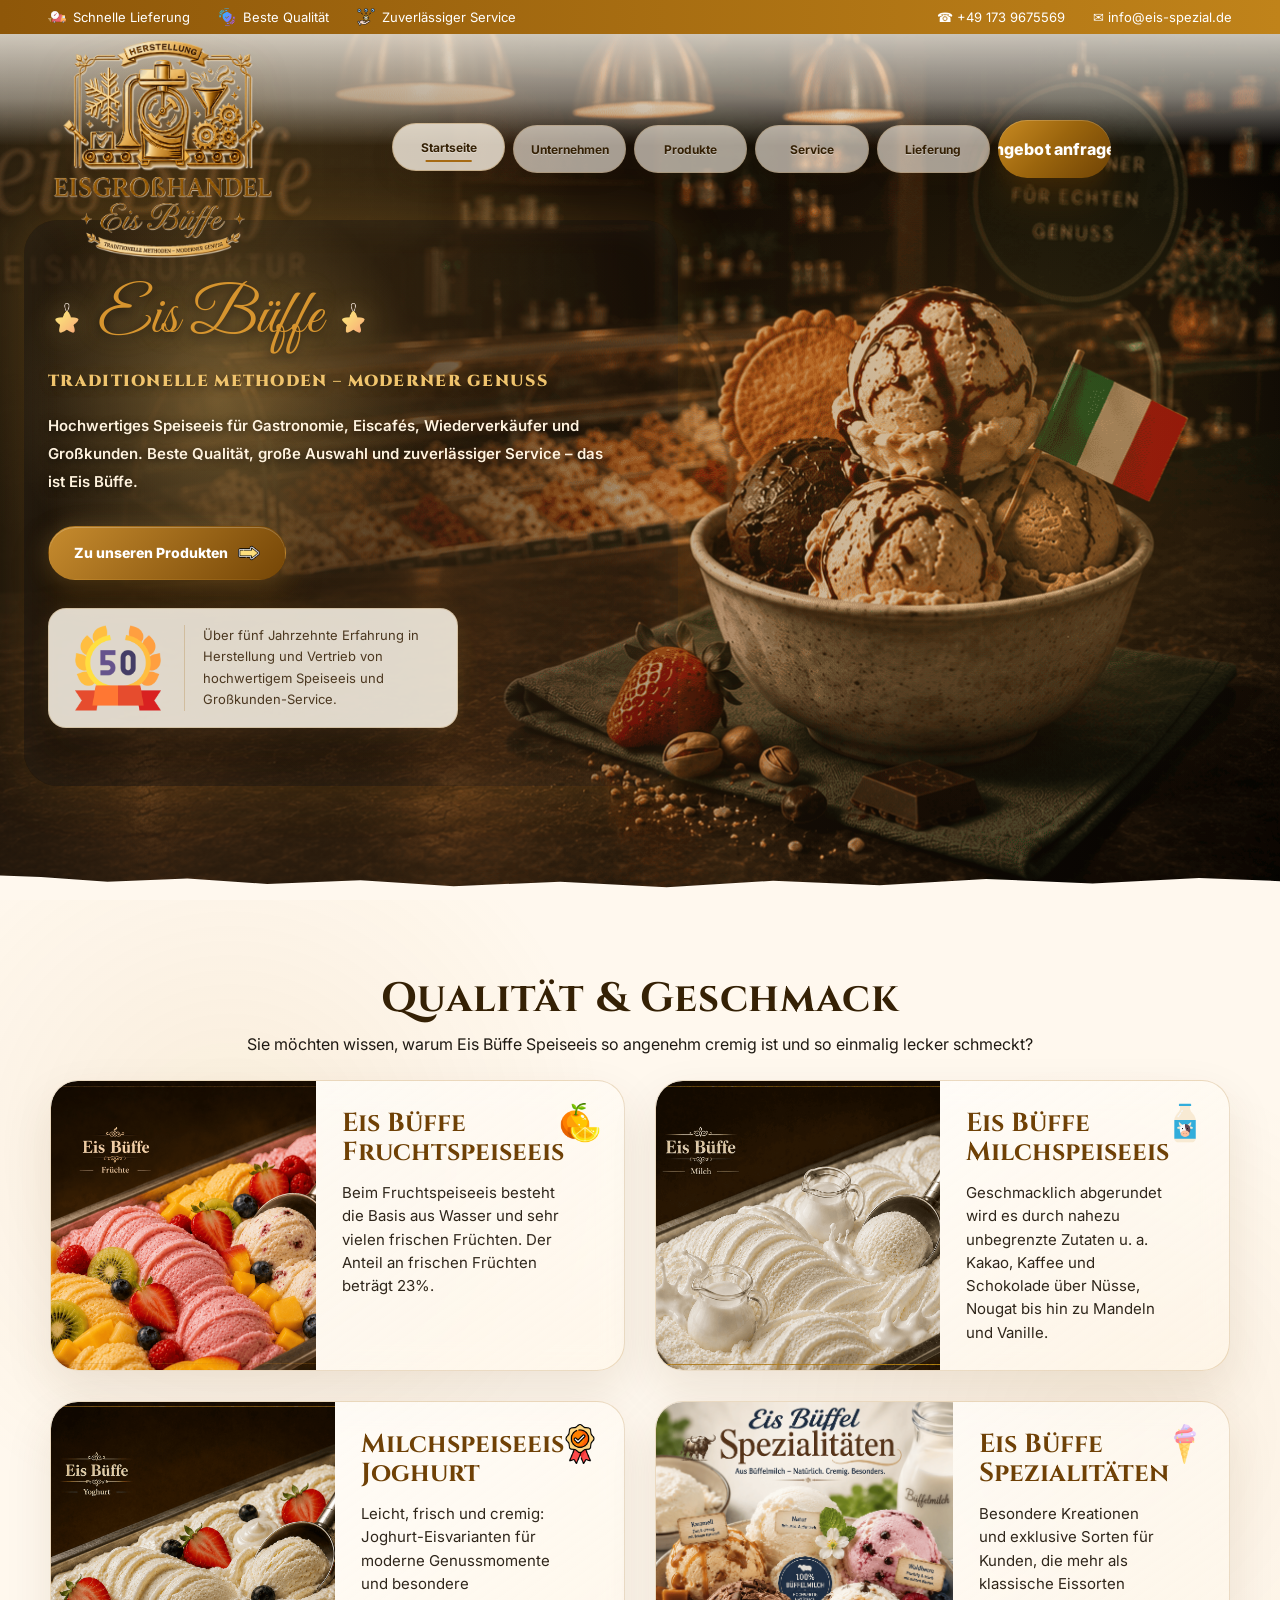
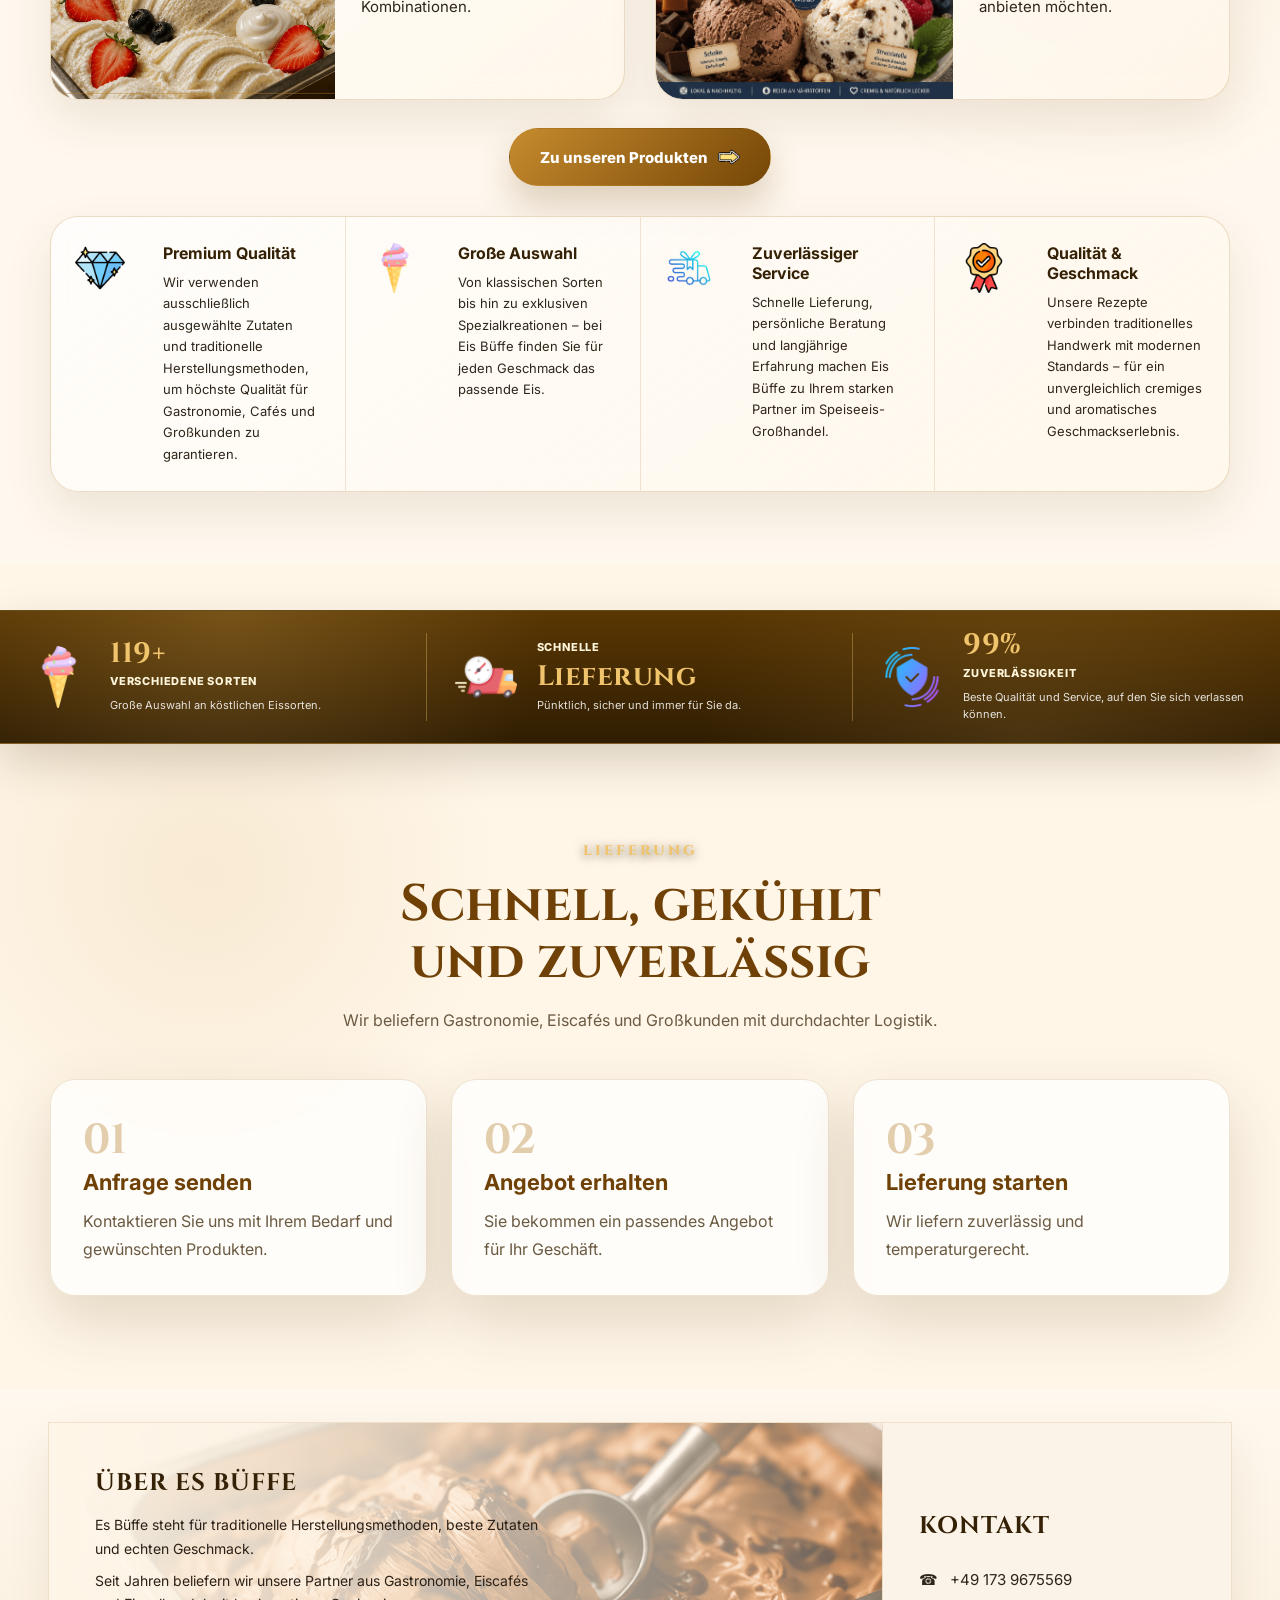
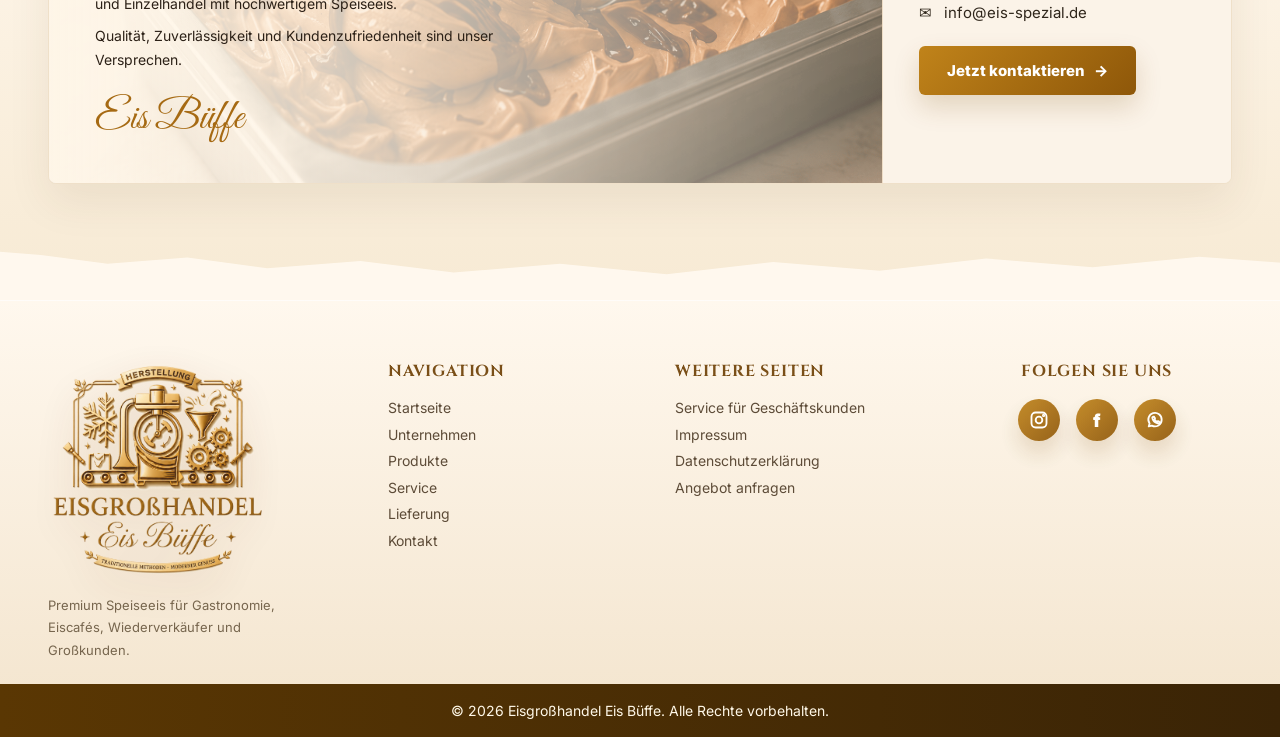
==== commit 64e02bc1: "Update index.html" ====
--- a/index.html
+++ b/index.html
@@ -3731,7 +3731,7 @@
           <a class="footer__icon" href="#" aria-label="Instagram">
             <svg viewBox="0 0 24 24" aria-hidden="true"><rect x="3" y="3" width="18" height="18" rx="5"></rect><circle cx="12" cy="12" r="4"></circle><circle cx="17.5" cy="6.5" r=".8"></circle></svg>
           </a>
-          <a class="footer__icon" href="#" aria-label="Facebook">f</a>
+          <a class="footer__icon" href="#" aria-label="https://www.facebook.com/eisspezial/">f</a>
           <a class="footer__icon" href="https://wa.me/491739675569" aria-label="WhatsApp">
             <svg viewBox="0 0 24 24" aria-hidden="true"><path d="M20 11.7a8 8 0 0 1-11.8 7l-3.7 1 1-3.6A8 8 0 1 1 20 11.7Z"></path><path d="M9.6 8.5c.2-.5.4-.5.7-.5h.5c.2 0 .4.1.5.4l.7 1.6c.1.3.1.5-.1.7l-.4.5c.7 1.3 1.7 2.2 3 2.9l.6-.6c.2-.2.4-.2.7-.1l1.5.7c.3.1.4.3.4.6v.4c0 .3-.1.6-.5.8-.5.2-1.3.4-2.6 0-2.4-.8-4.8-3.1-5.6-5.5-.4-1.1-.2-1.7.1-1.9Z"></path></svg>
           </a>
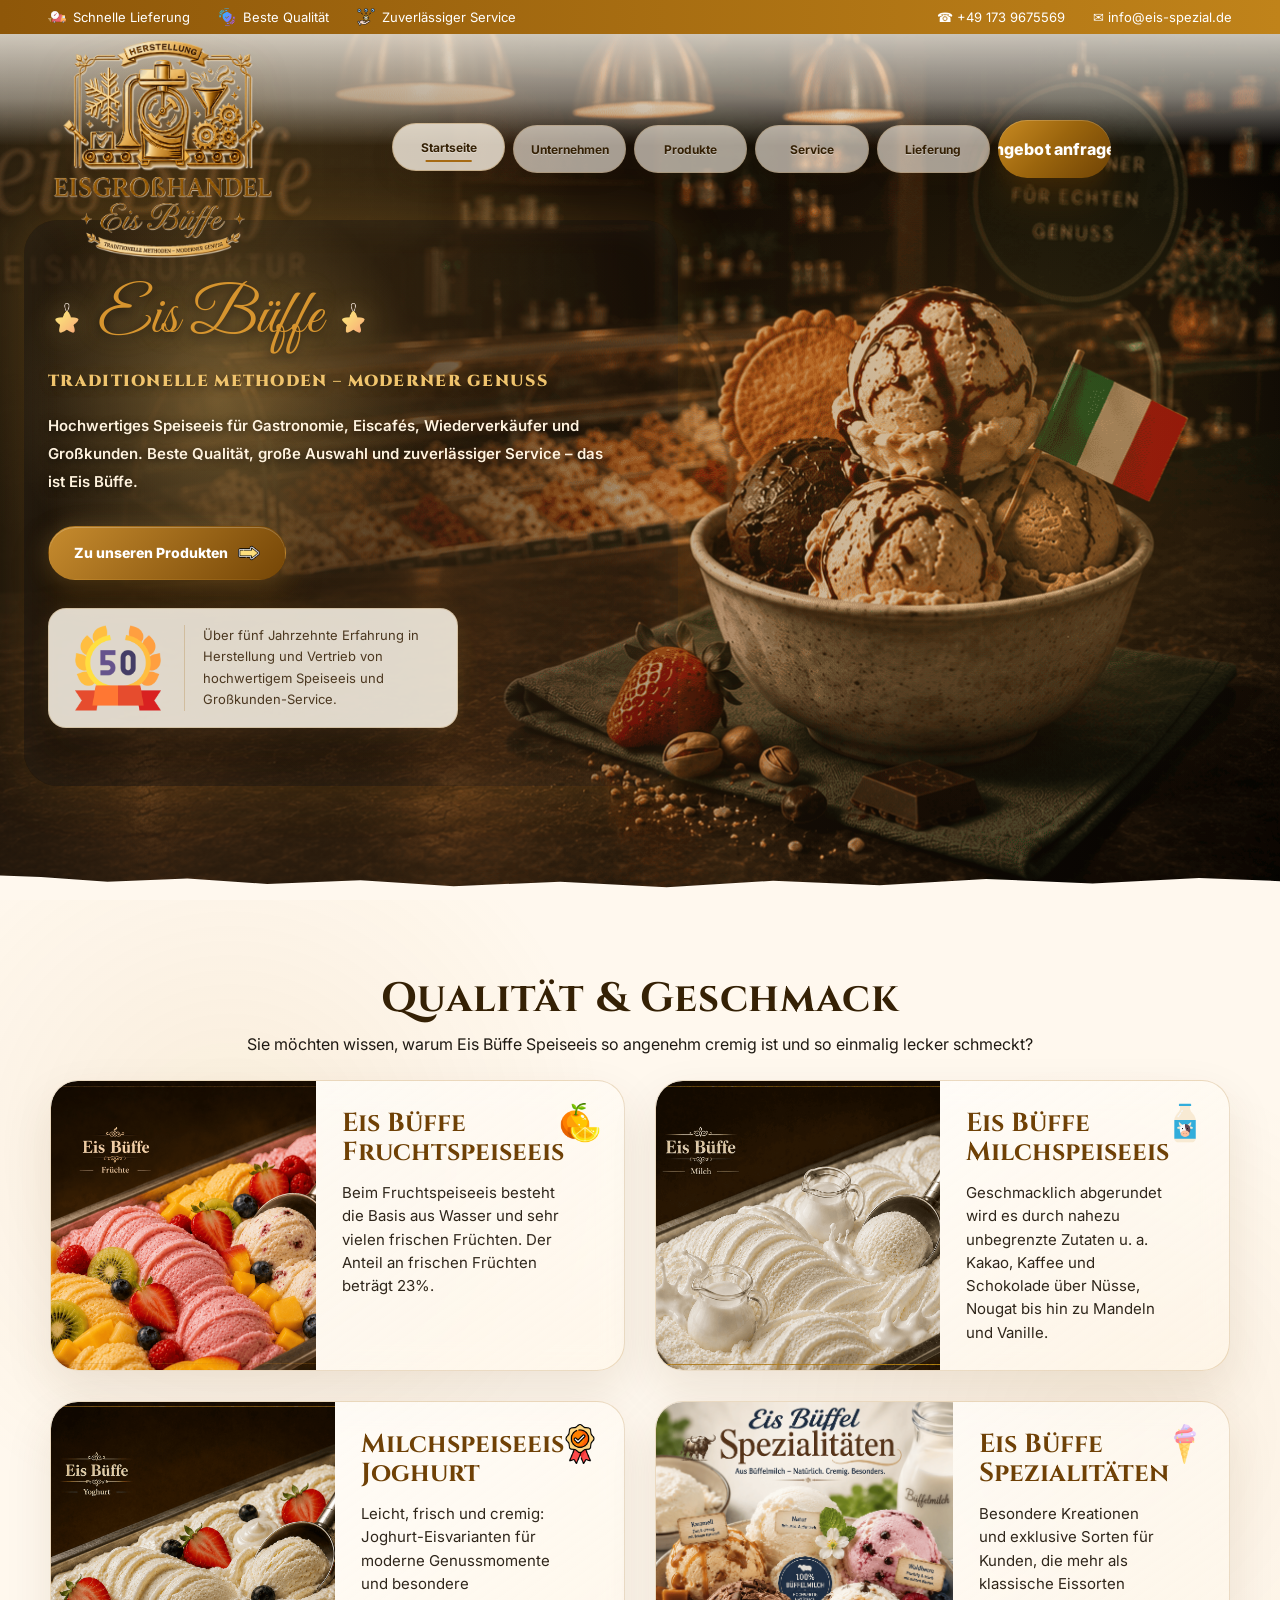
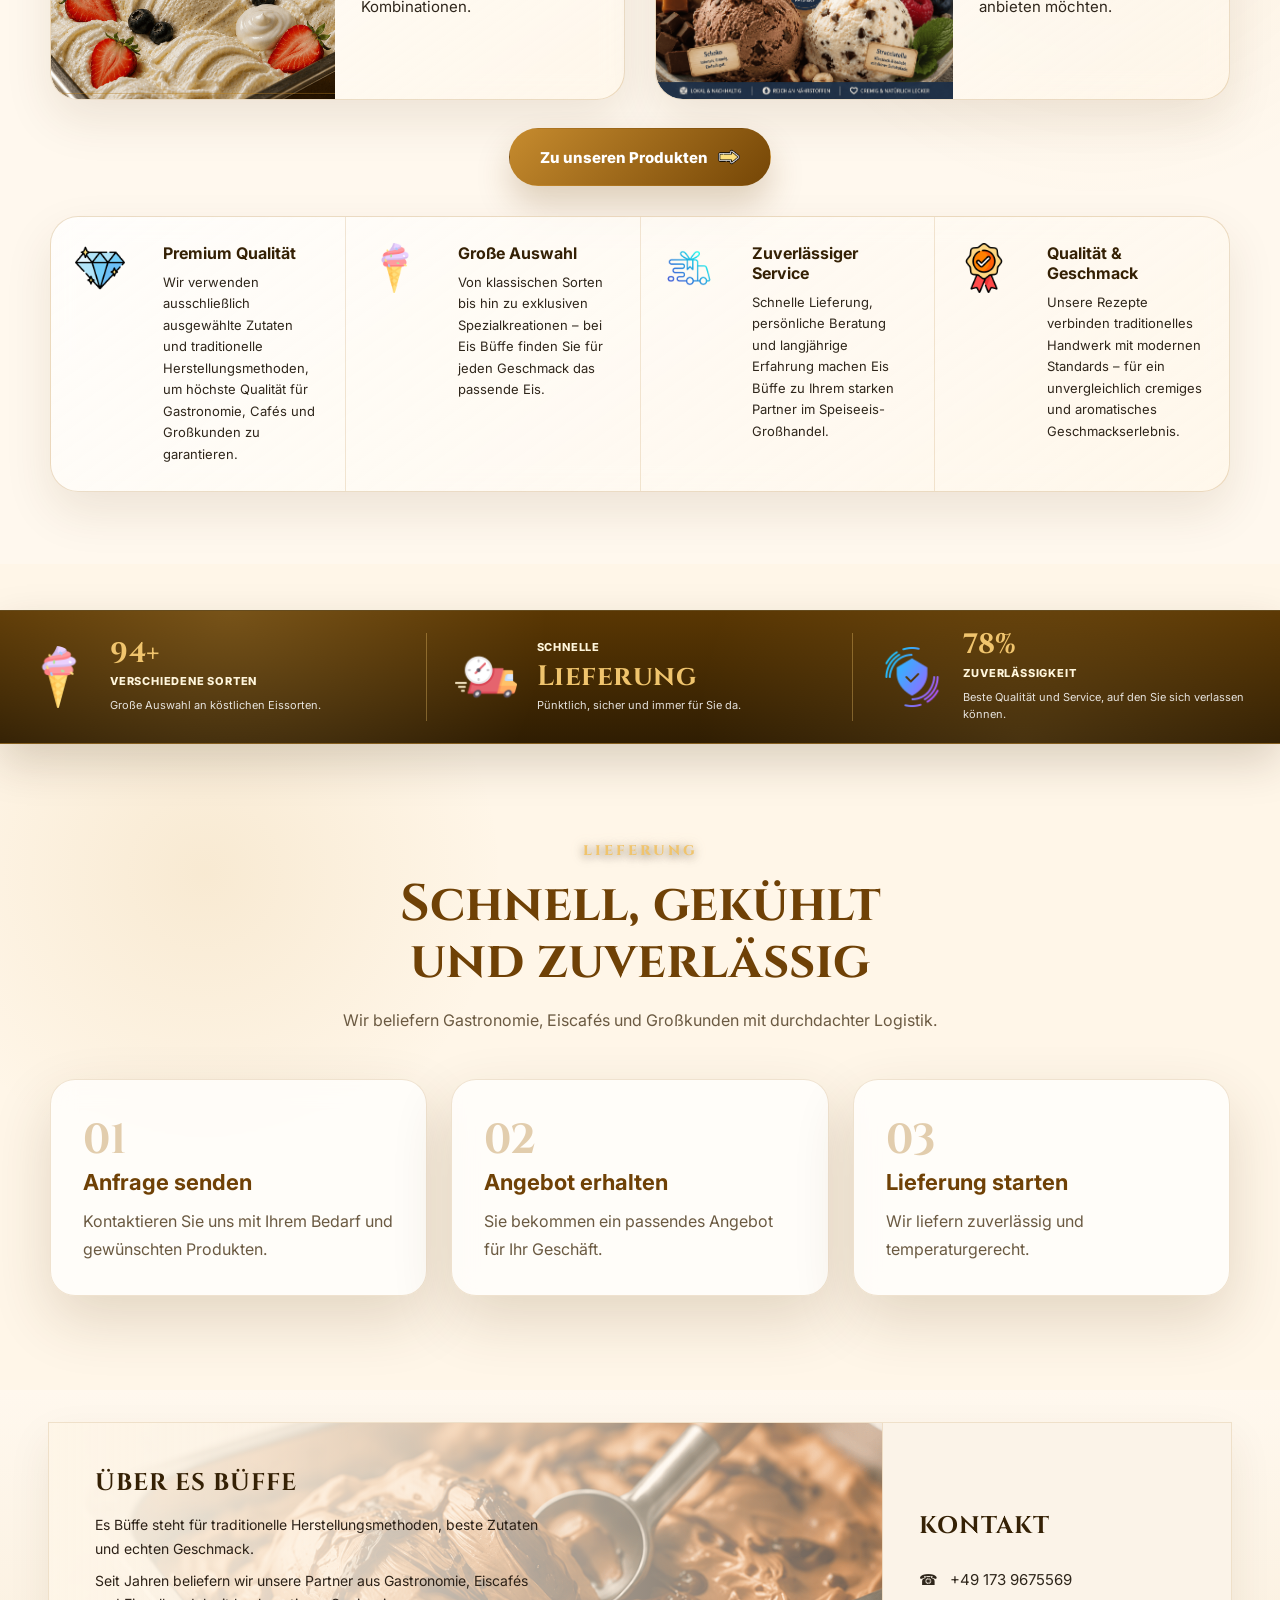
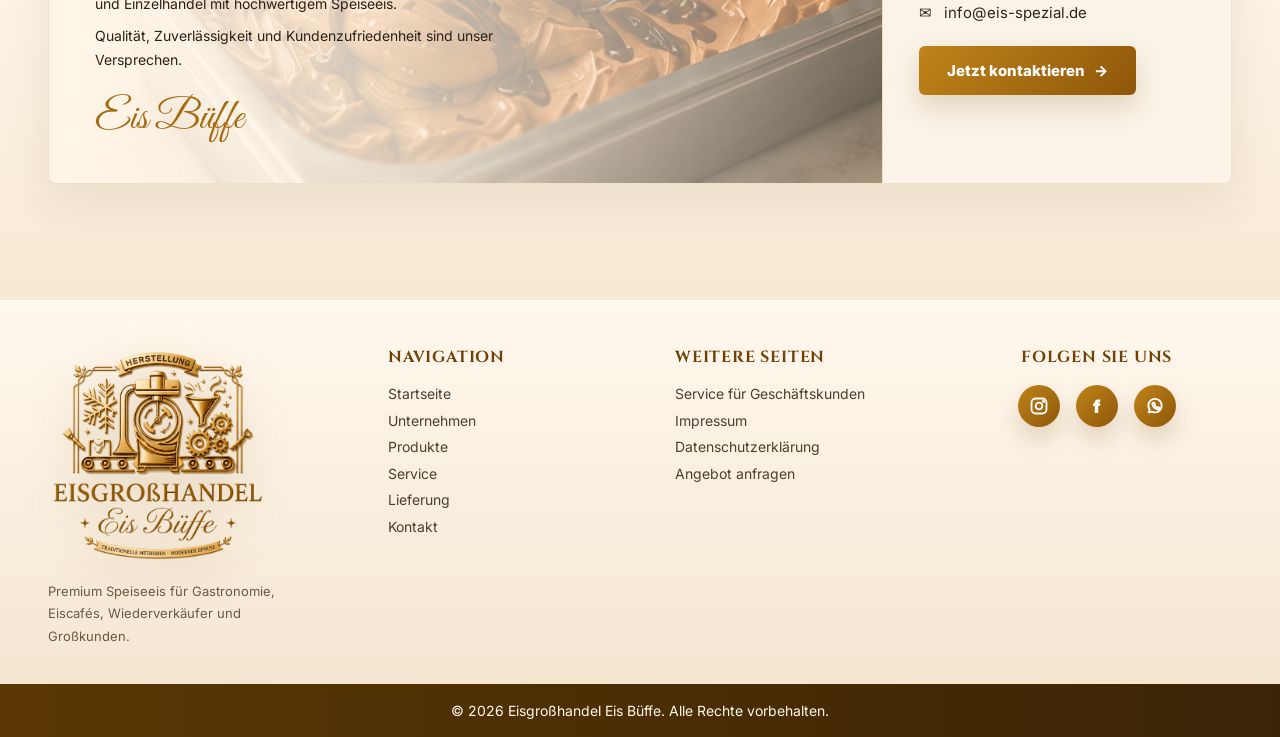
==== commit 6569a44b: "Update index.html" ====
--- a/index.html
+++ b/index.html
@@ -3731,7 +3731,7 @@
           <a class="footer__icon" href="#" aria-label="Instagram">
             <svg viewBox="0 0 24 24" aria-hidden="true"><rect x="3" y="3" width="18" height="18" rx="5"></rect><circle cx="12" cy="12" r="4"></circle><circle cx="17.5" cy="6.5" r=".8"></circle></svg>
           </a>
-          <a class="footer__icon" href="#" aria-label="https://www.facebook.com/eisspezial/">f</a>
+          <a class="footer__icon" href="https://www.facebook.com/eisspezial/" target="_blank" rel="noopener noreferrer" aria-label="Facebook">f</a>
           <a class="footer__icon" href="https://wa.me/491739675569" aria-label="WhatsApp">
             <svg viewBox="0 0 24 24" aria-hidden="true"><path d="M20 11.7a8 8 0 0 1-11.8 7l-3.7 1 1-3.6A8 8 0 1 1 20 11.7Z"></path><path d="M9.6 8.5c.2-.5.4-.5.7-.5h.5c.2 0 .4.1.5.4l.7 1.6c.1.3.1.5-.1.7l-.4.5c.7 1.3 1.7 2.2 3 2.9l.6-.6c.2-.2.4-.2.7-.1l1.5.7c.3.1.4.3.4.6v.4c0 .3-.1.6-.5.8-.5.2-1.3.4-2.6 0-2.4-.8-4.8-3.1-5.6-5.5-.4-1.1-.2-1.7.1-1.9Z"></path></svg>
           </a>
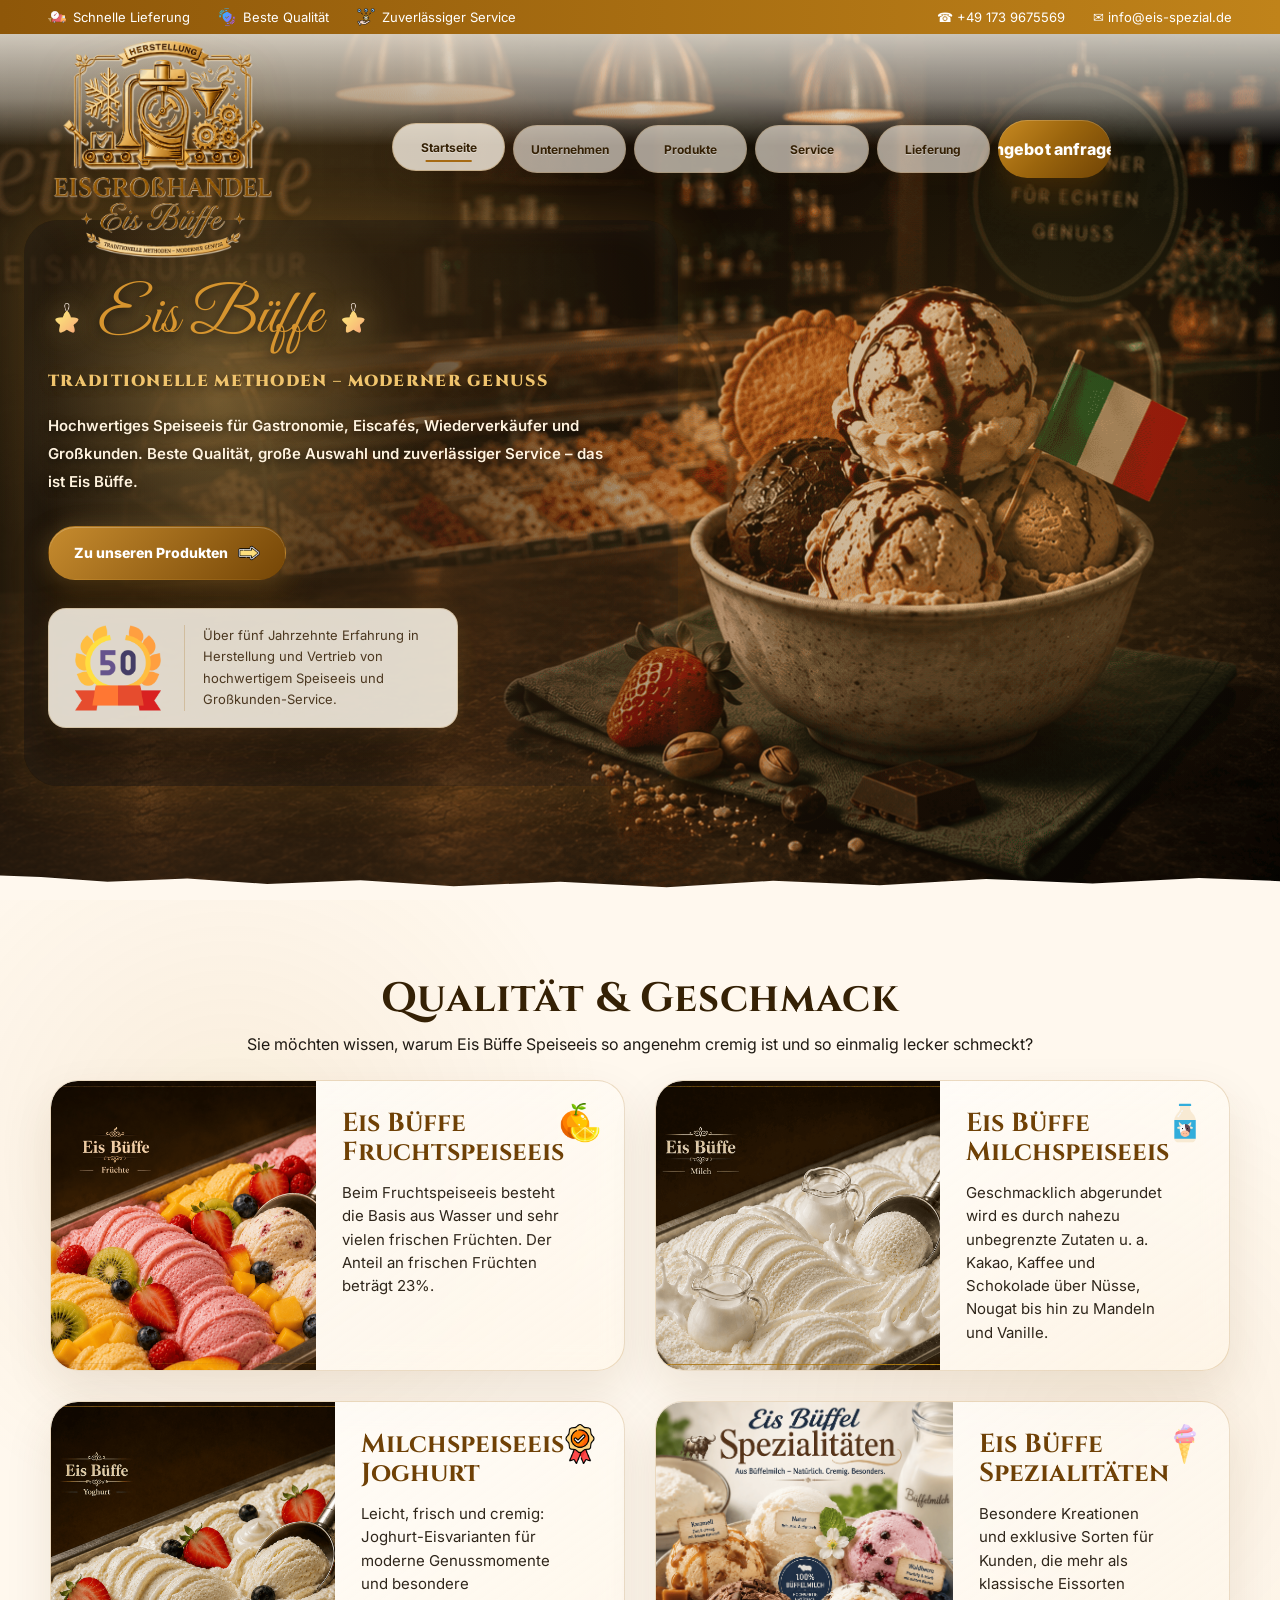
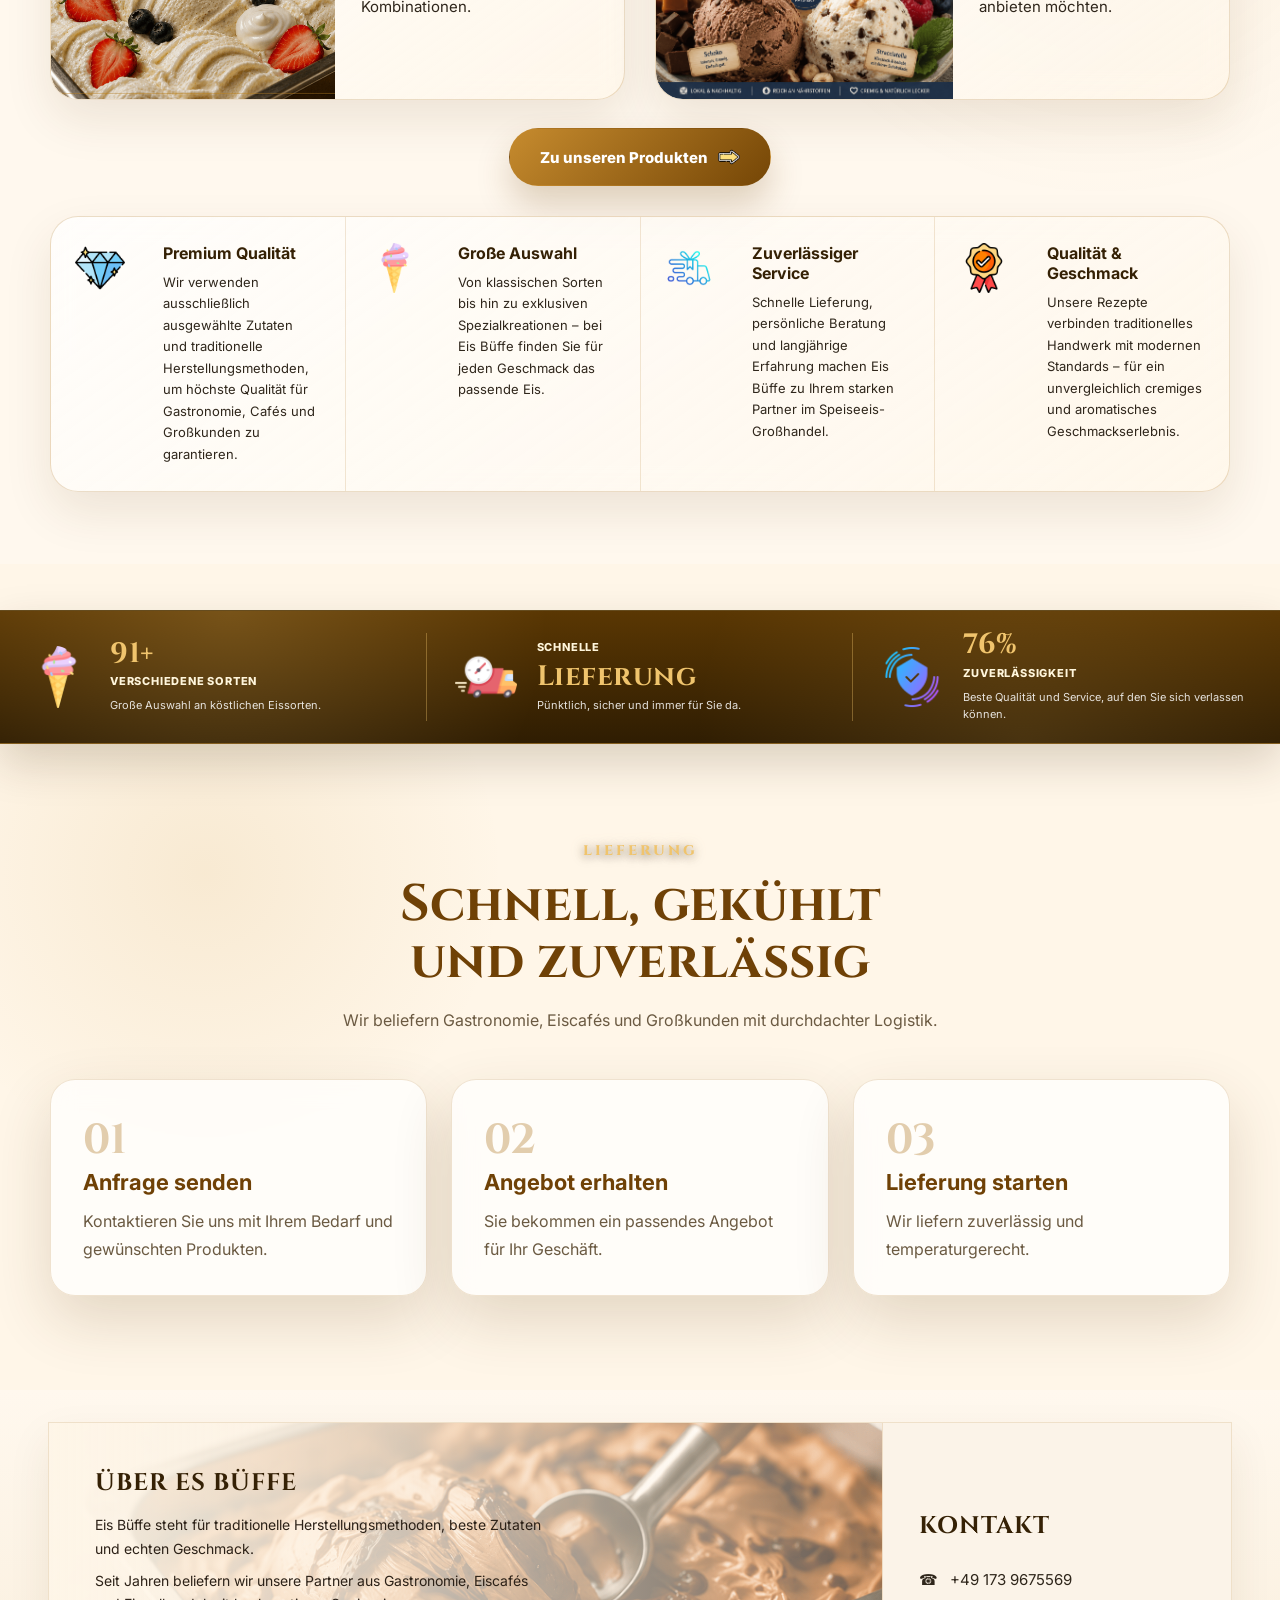
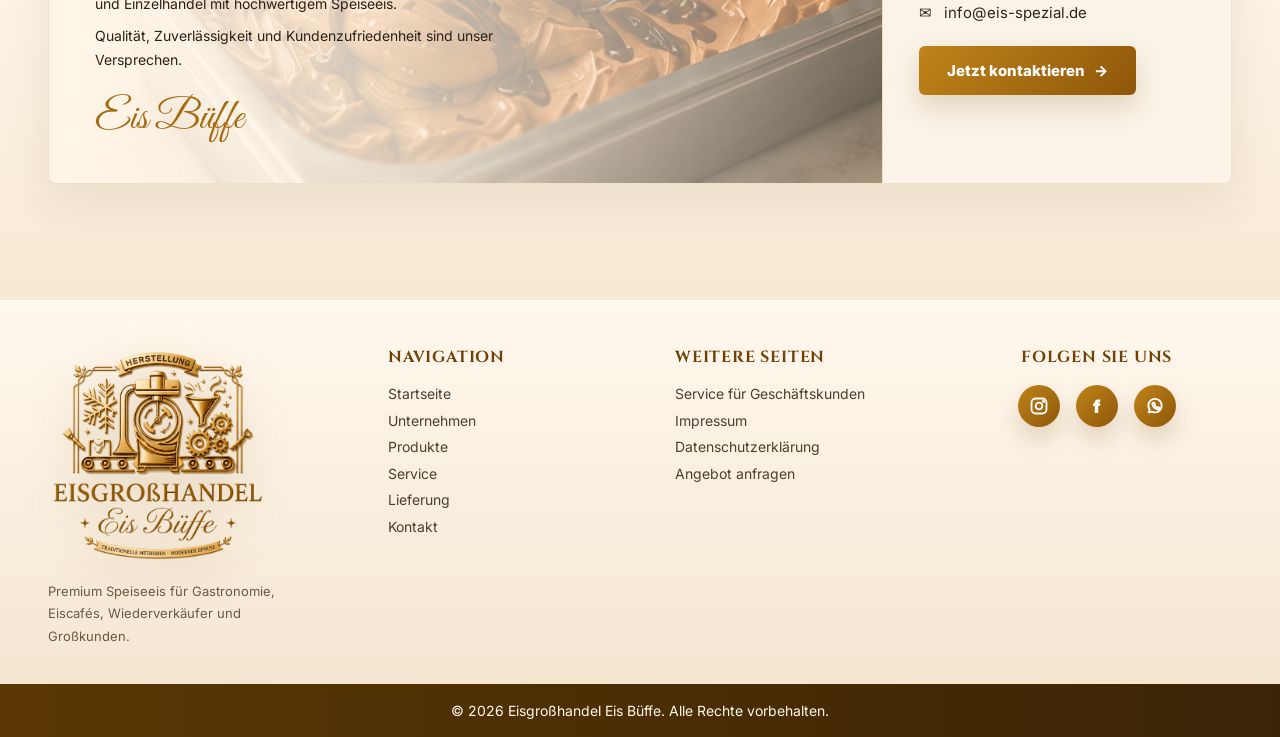
==== commit 17261b9e: "Update index.html" ====
--- a/index.html
+++ b/index.html
@@ -3682,7 +3682,7 @@
       <div class="about-banner">
         <div class="about-banner__text">
           <h2>Über Es Büffe</h2>
-          <p>Es Büffe steht für traditionelle Herstellungsmethoden, beste Zutaten und echten Geschmack.</p>
+          <p>Eis Büffe steht für traditionelle Herstellungsmethoden, beste Zutaten und echten Geschmack.</p>
           <p>Seit Jahren beliefern wir unsere Partner aus Gastronomie, Eiscafés und Einzelhandel mit hochwertigem Speiseeis.</p>
           <p>Qualität, Zuverlässigkeit und Kundenzufriedenheit sind unser Versprechen.</p>
           <div class="about-signature">Eis Büffe</div>
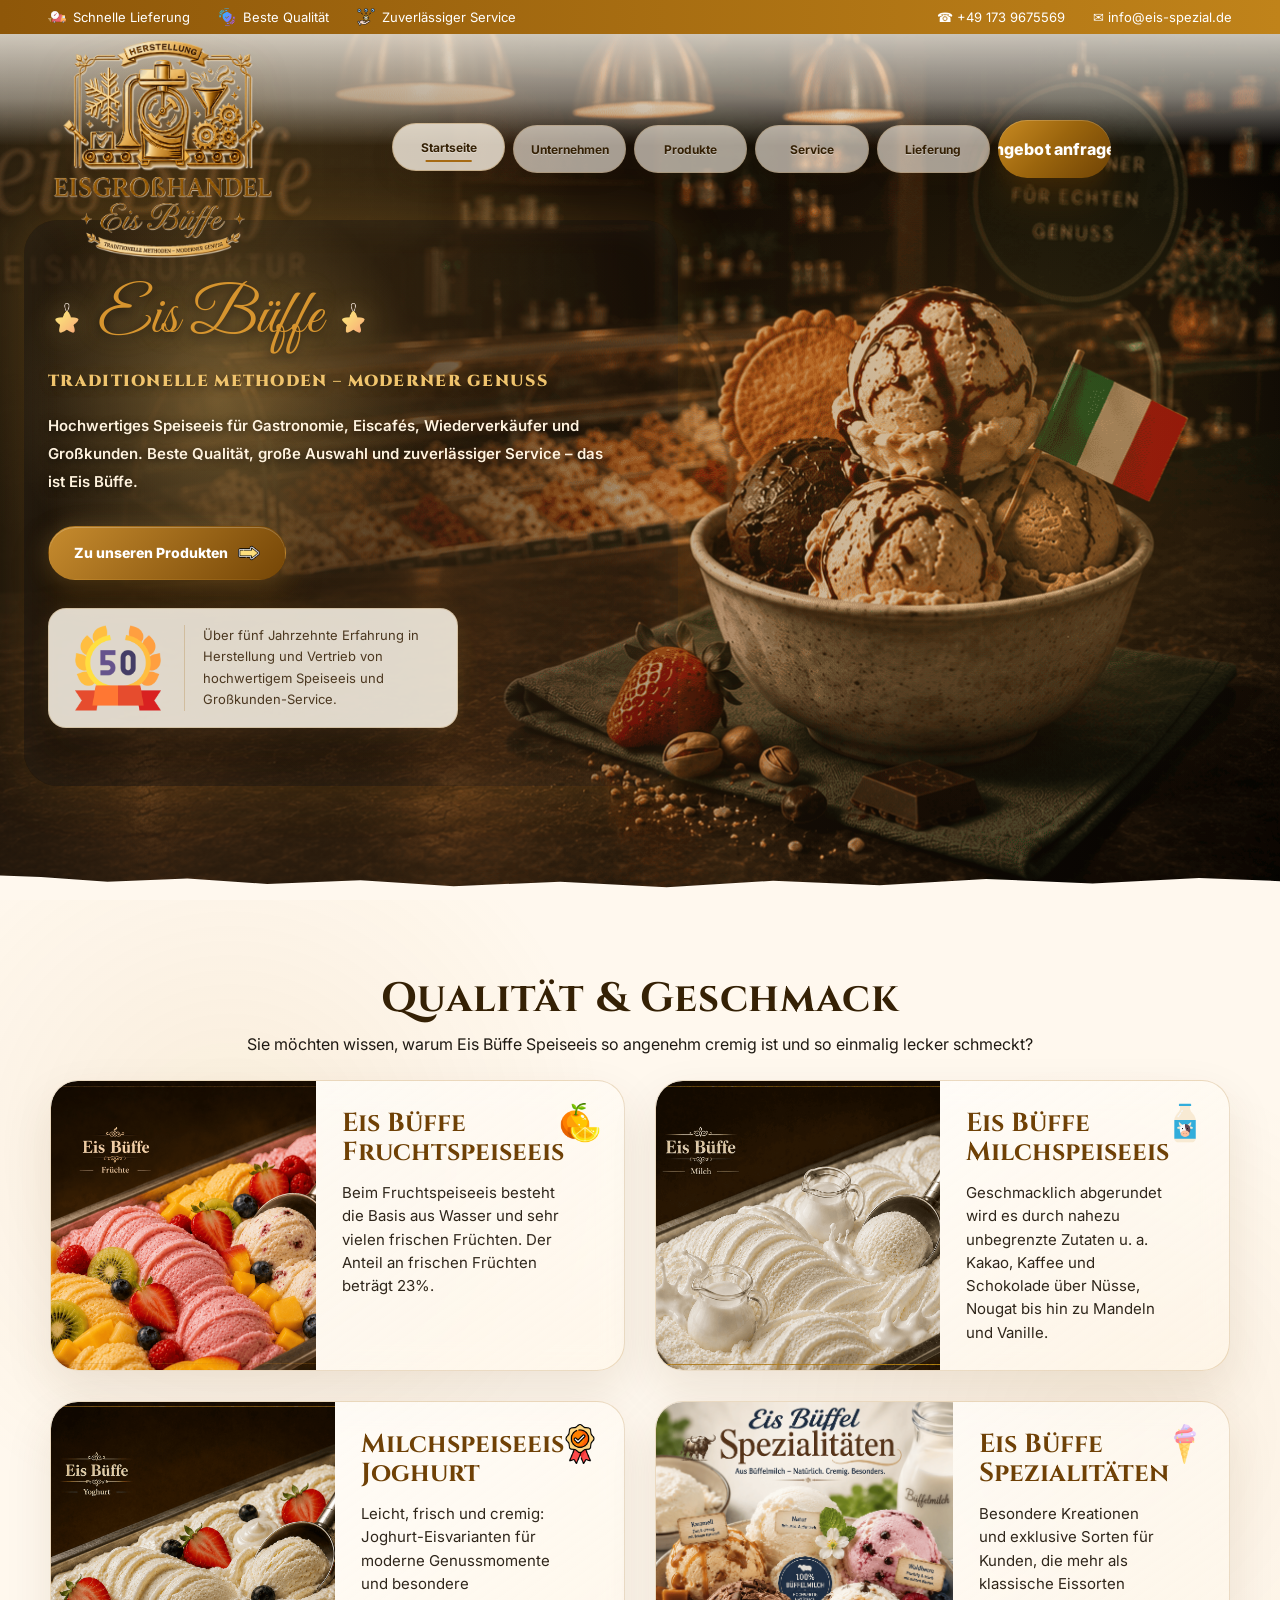
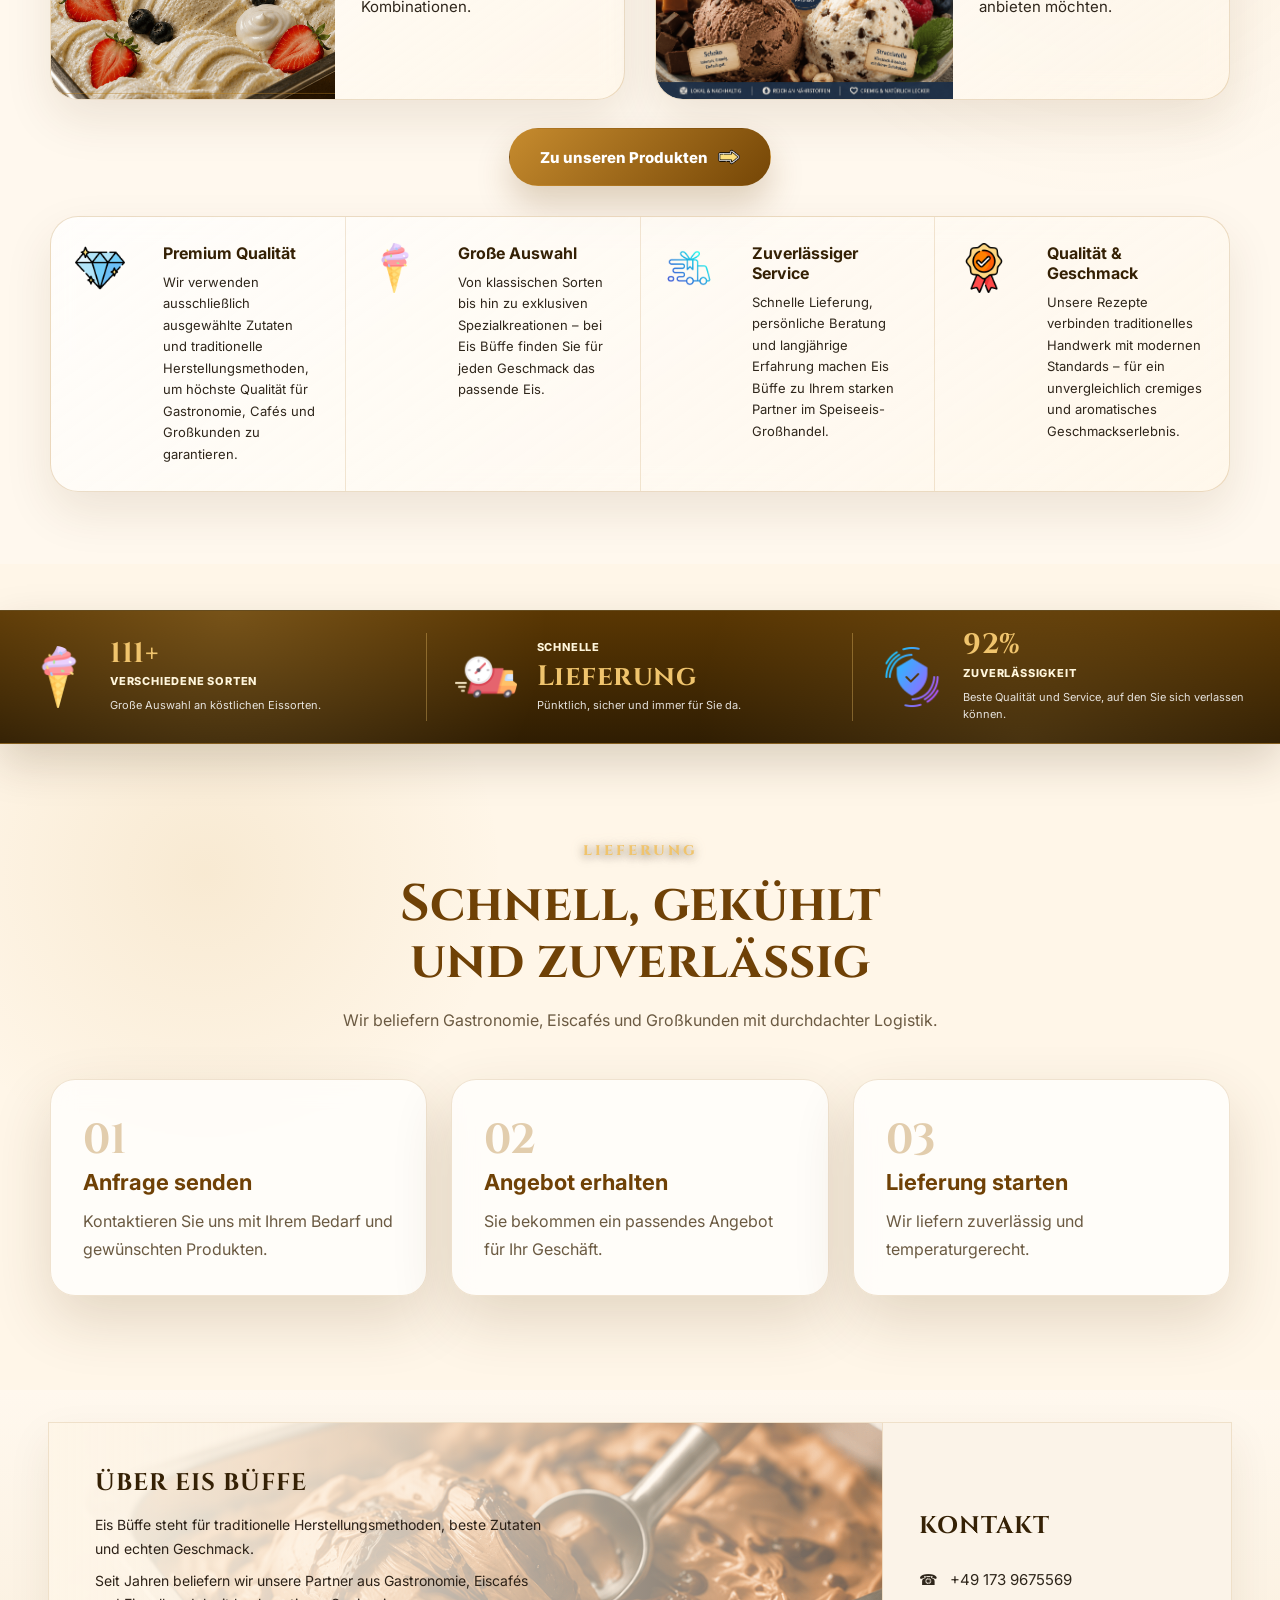
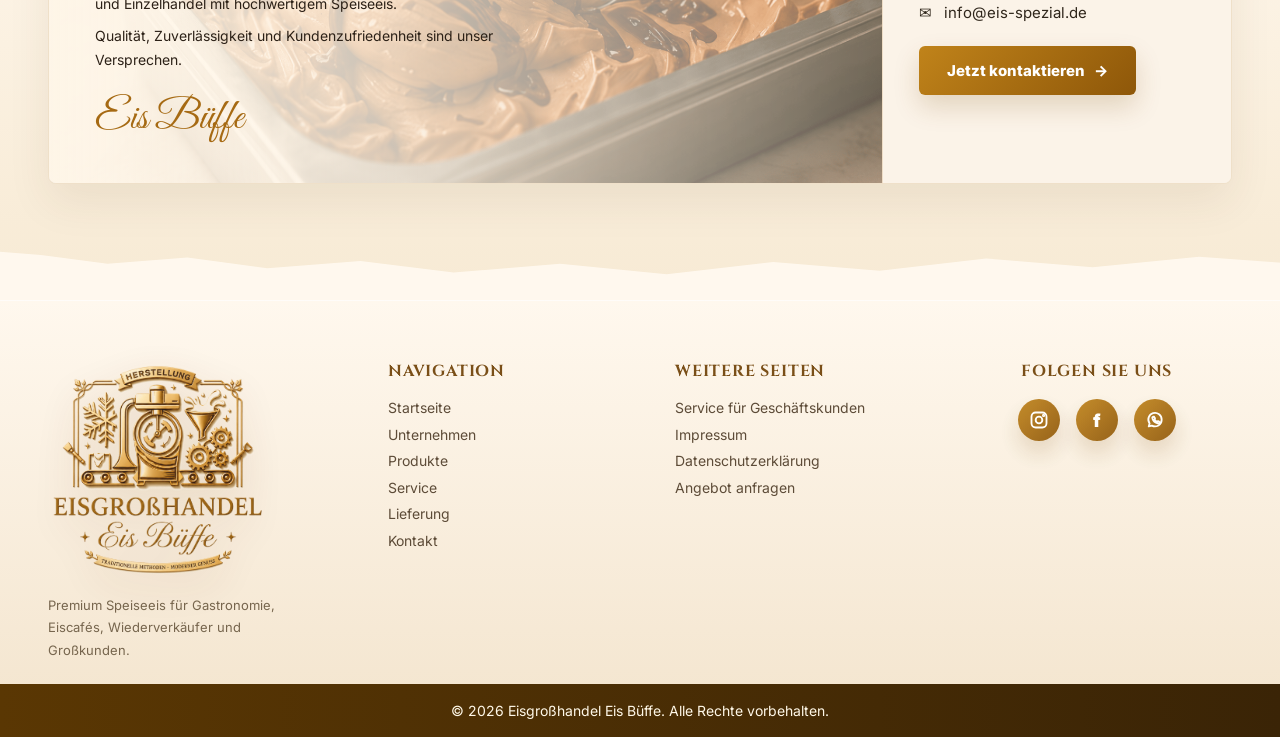
==== commit 6c45144a: "Update index.html" ====
--- a/index.html
+++ b/index.html
@@ -3681,7 +3681,7 @@
     <section class="about-banner-wrap" aria-label="Über Es Büffe Kontakt">
       <div class="about-banner">
         <div class="about-banner__text">
-          <h2>Über Es Büffe</h2>
+          <h2>Über Eis Büffe</h2>
           <p>Eis Büffe steht für traditionelle Herstellungsmethoden, beste Zutaten und echten Geschmack.</p>
           <p>Seit Jahren beliefern wir unsere Partner aus Gastronomie, Eiscafés und Einzelhandel mit hochwertigem Speiseeis.</p>
           <p>Qualität, Zuverlässigkeit und Kundenzufriedenheit sind unser Versprechen.</p>
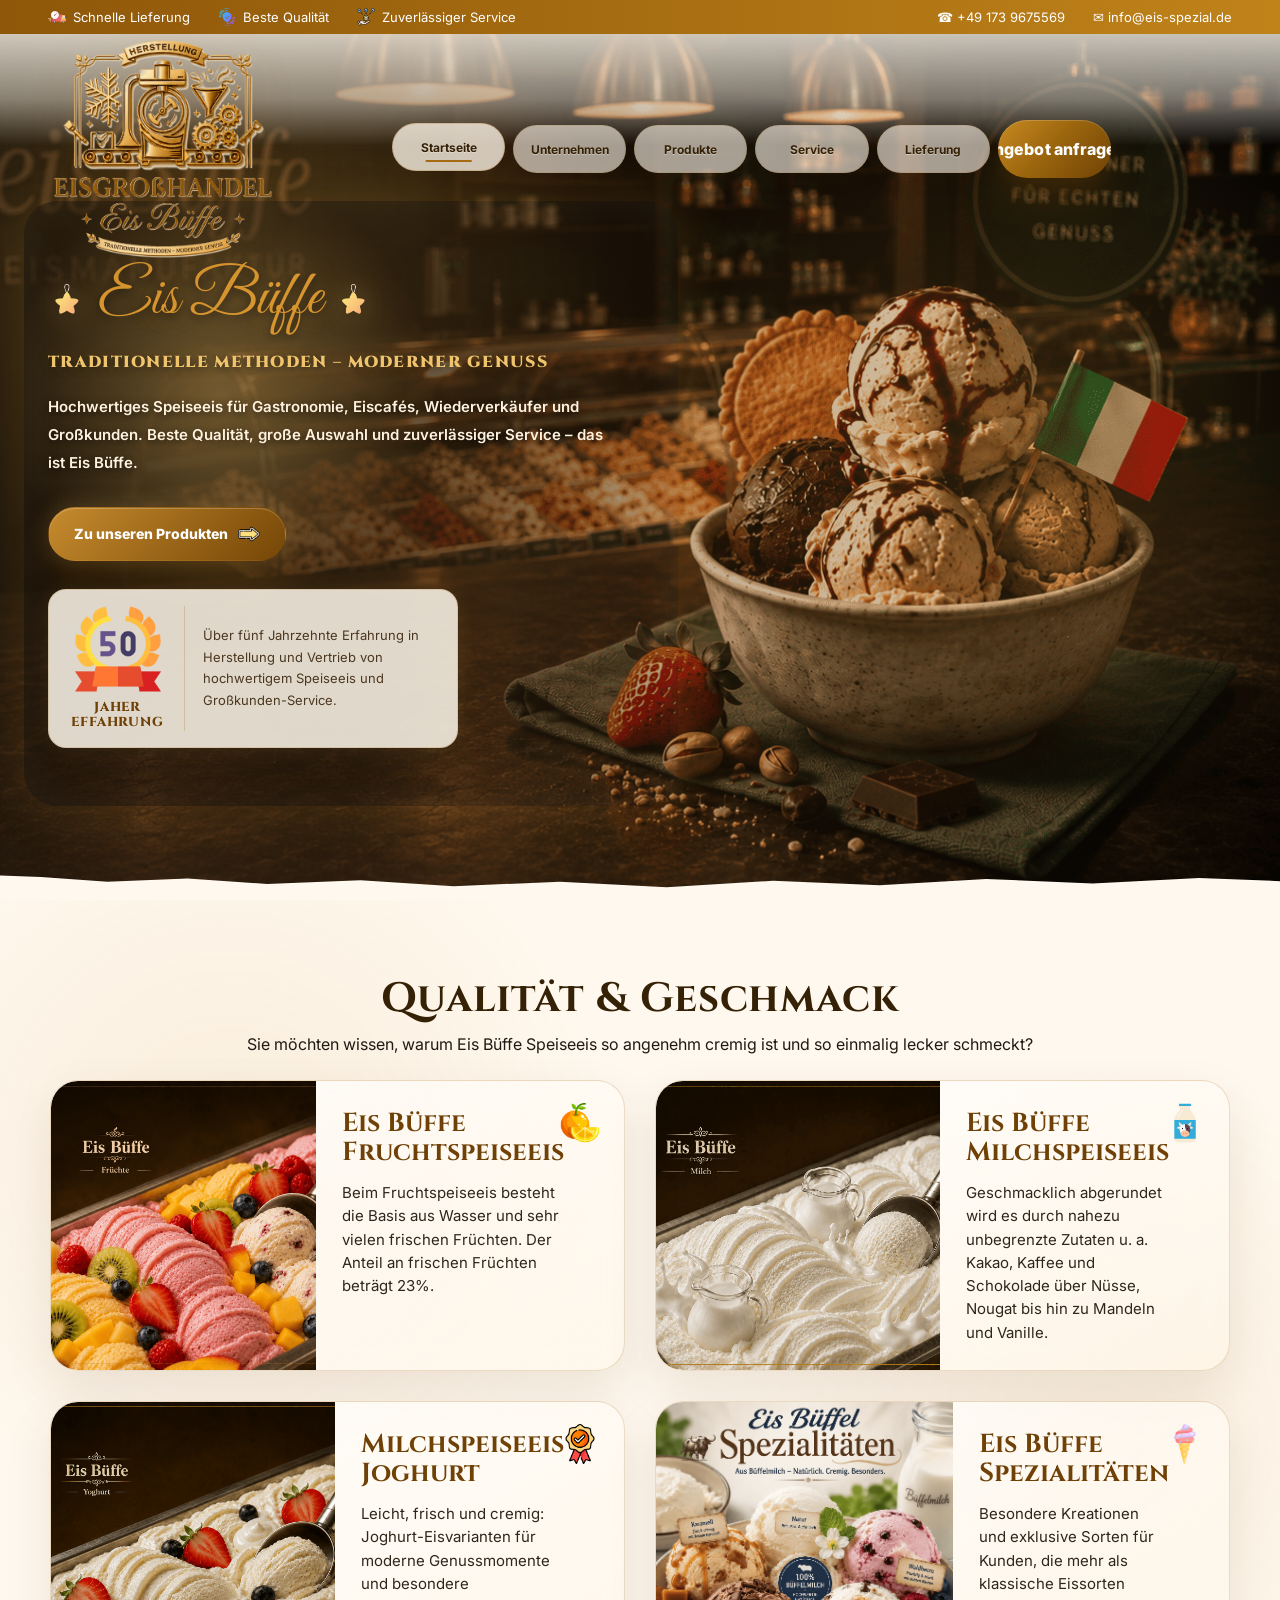
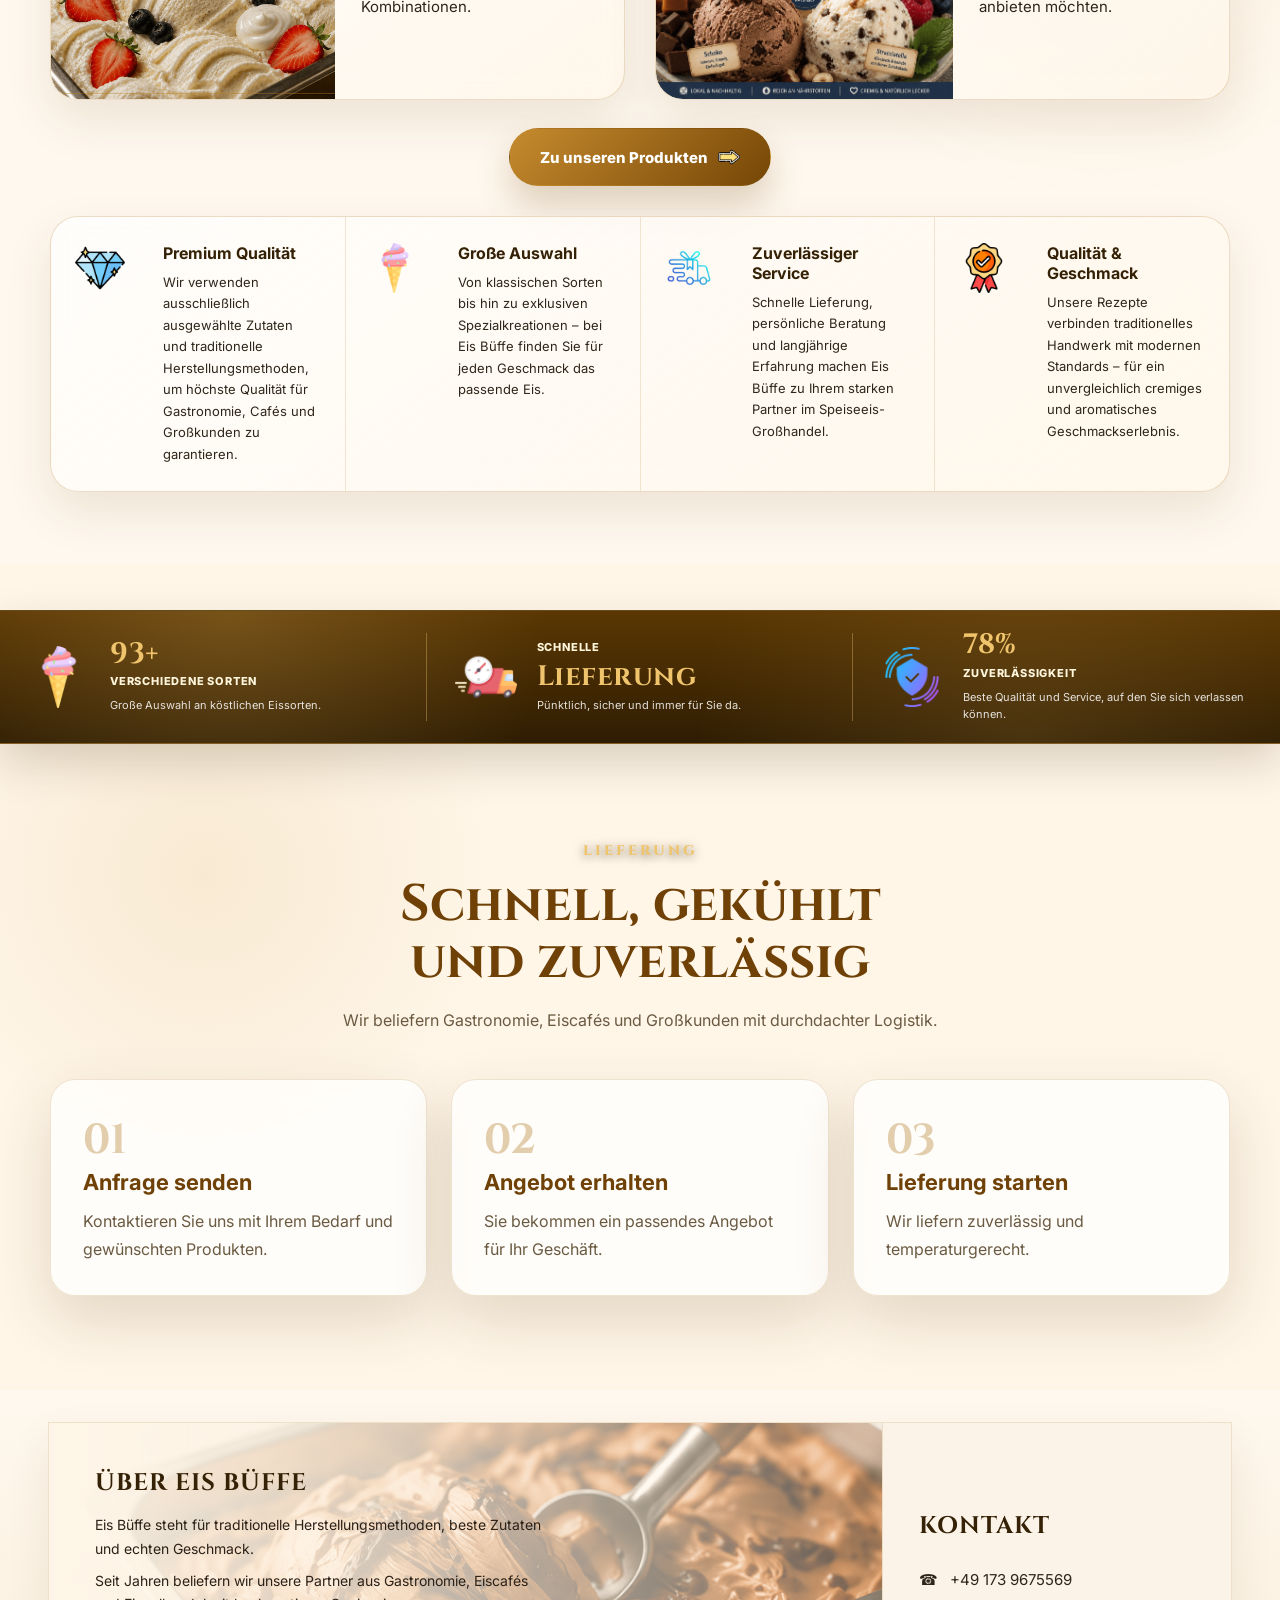
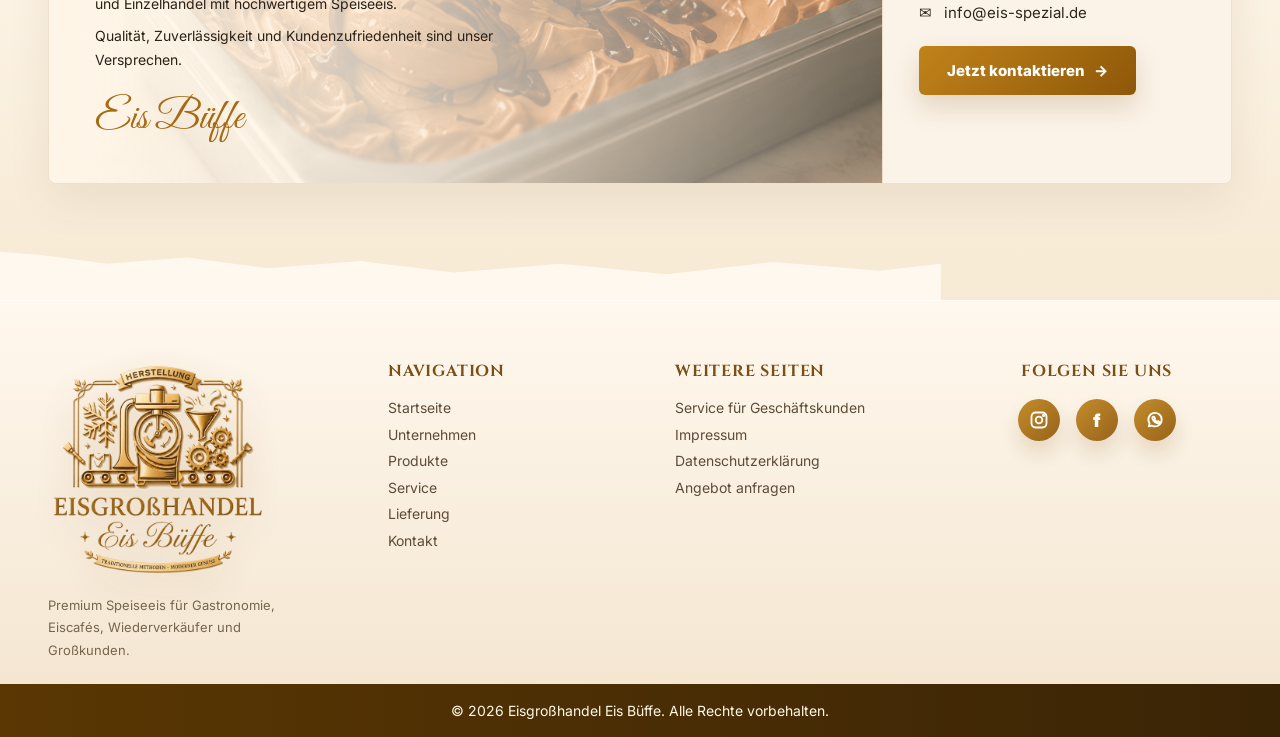
==== commit 0e422cb4: "Update index.html" ====
--- a/index.html
+++ b/index.html
@@ -297,12 +297,25 @@
       box-shadow: var(--shadow);
     }
     .experience__image {
-      display: grid;
-      place-items: center;
+      display: flex;
+      flex-direction: column;
+      align-items: center;
+      justify-content: center;
+      gap: 8px;
       border-right: 1px solid rgba(166,106,19,.24);
       padding-right: 14px;
     }
     .experience__image img { width: 86px; height: 86px; object-fit: contain; }
+    .experience__label {
+      font-family: Cinzel, serif;
+      color: var(--gold-dark);
+      font-size: 13px;
+      font-weight: 800;
+      letter-spacing: .8px;
+      text-align: center;
+      line-height: 1.2;
+      text-transform: uppercase;
+    }
     .experience p { font-size: 13px; line-height: 1.65; color: #4c3820; align-self: center; }
 
     .quality-taste {
@@ -3522,6 +3535,7 @@
         <div class="experience">
           <div class="experience__image">
             <img src="assets/50.png" alt="Über 50 Jahre Erfahrung" />
+            <span class="experience__label">JAHER Effahrung</span>
           </div>
           <p>
             Über fünf Jahrzehnte Erfahrung in Herstellung und Vertrieb von
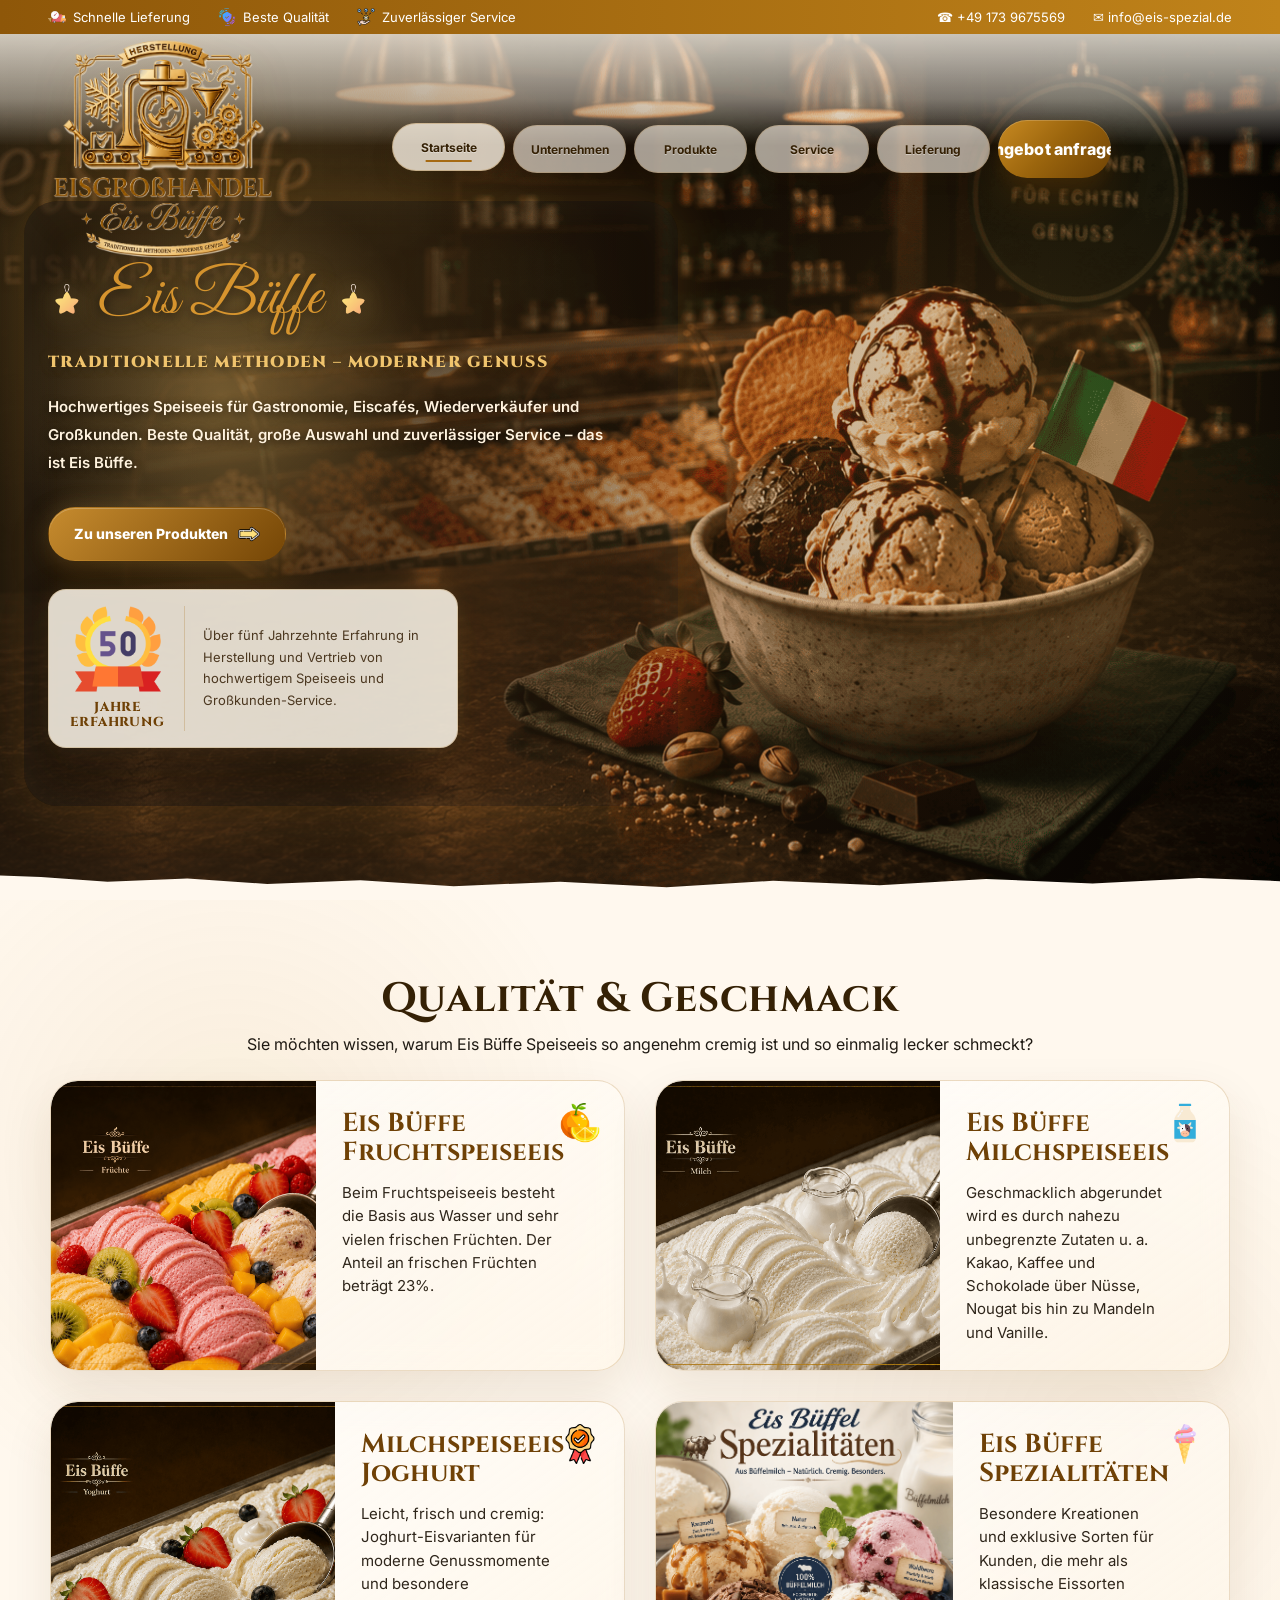
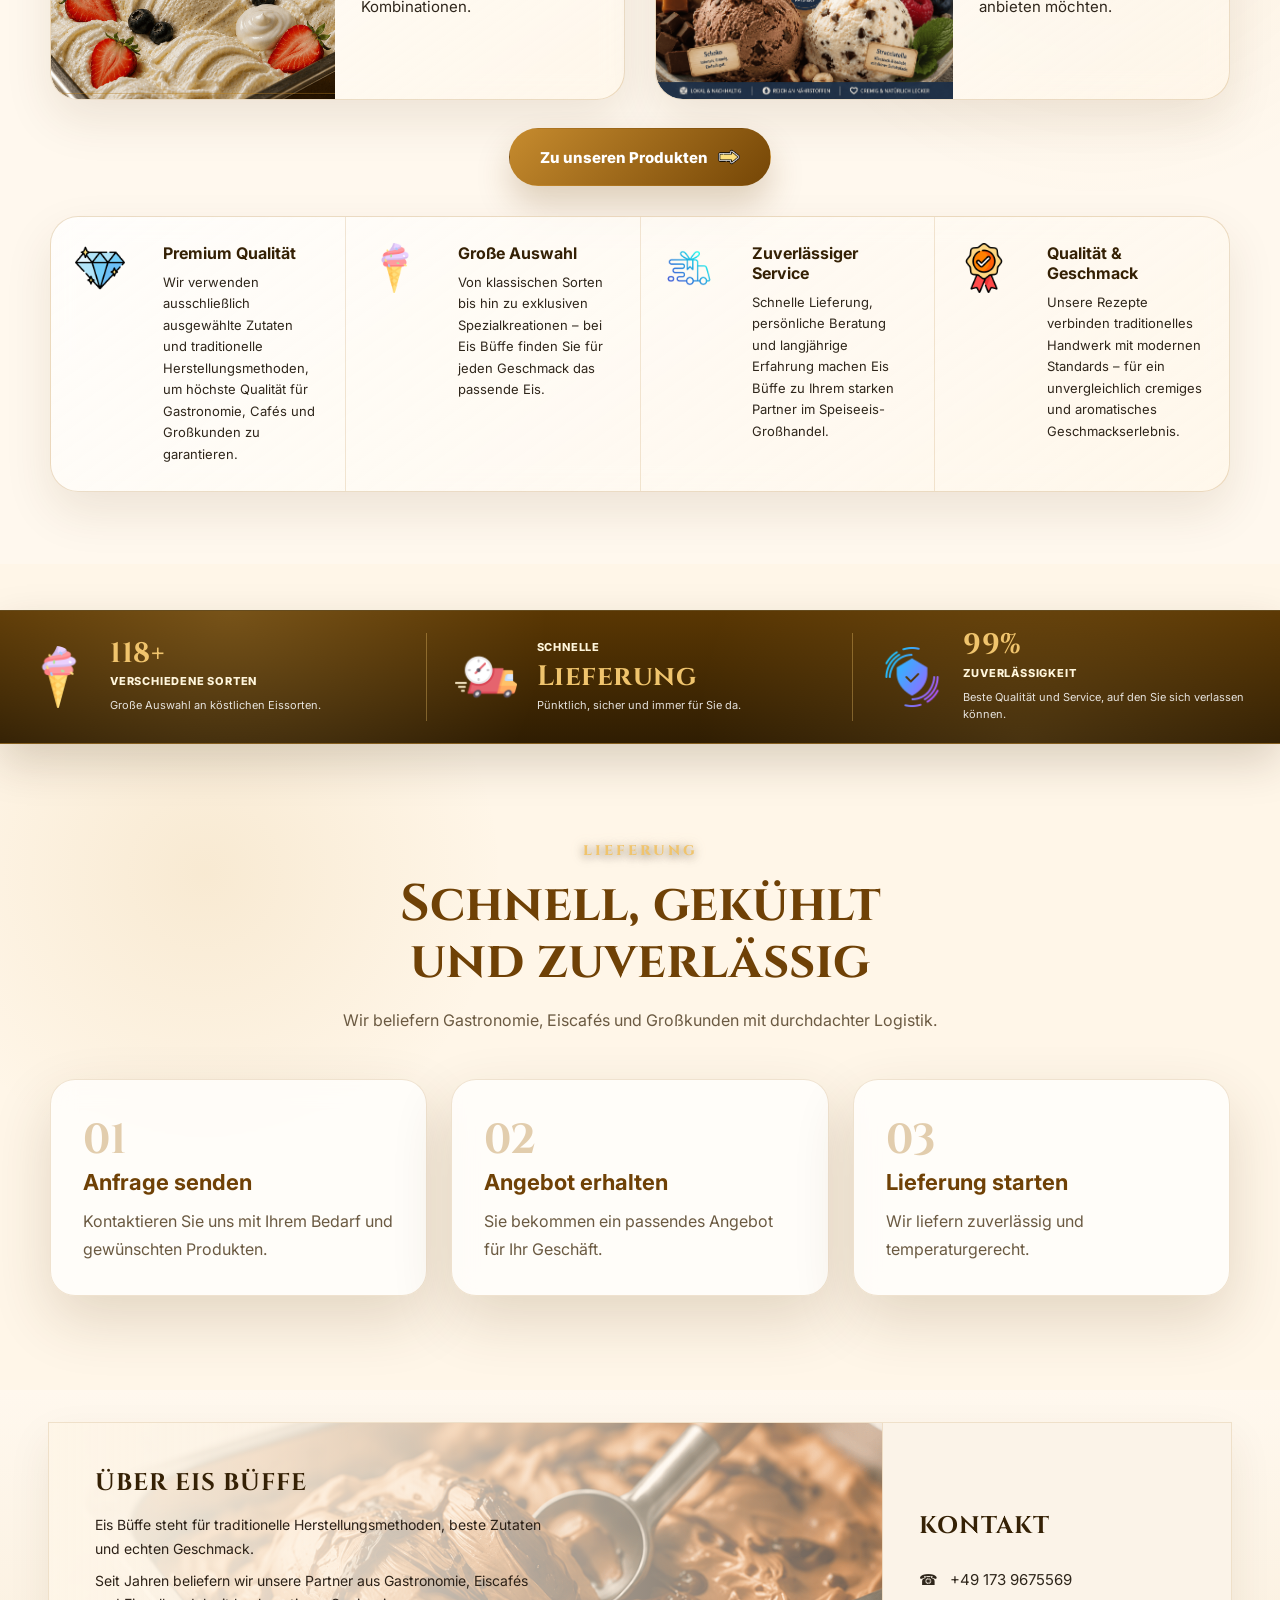
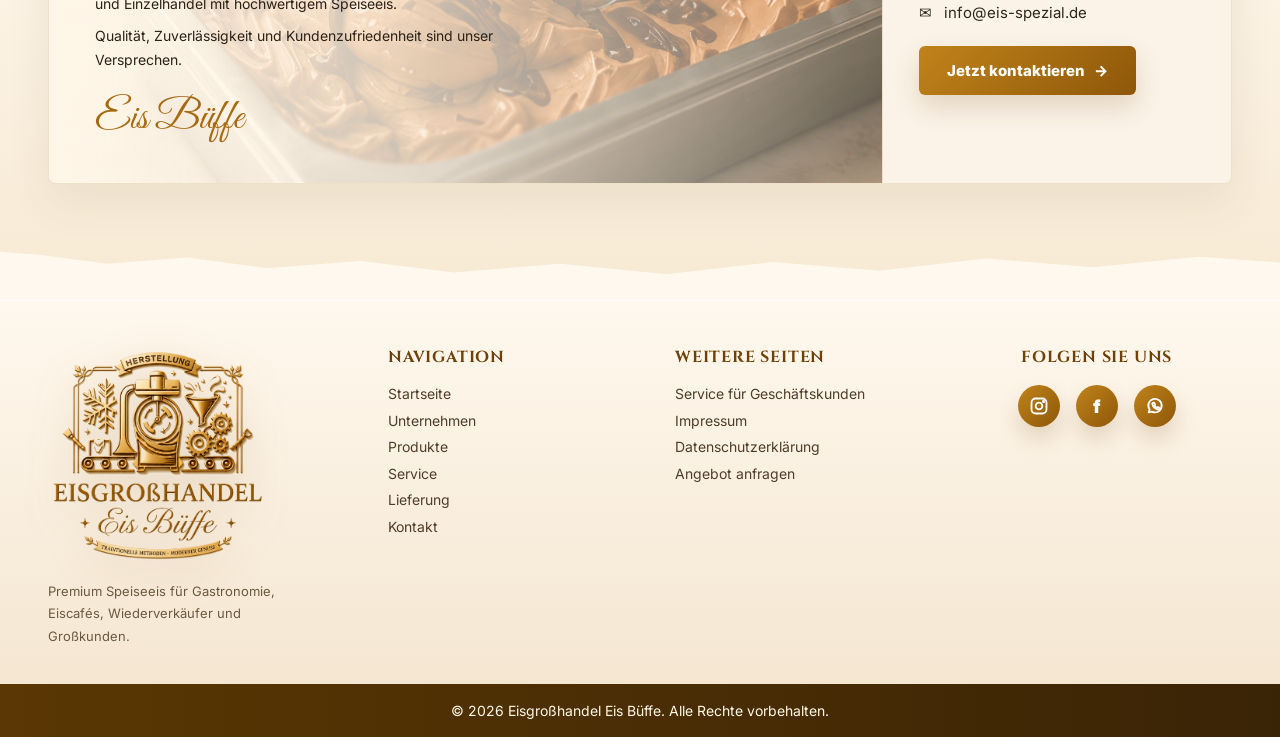
==== commit 6325ce36: "Update index.html" ====
--- a/index.html
+++ b/index.html
@@ -3535,7 +3535,7 @@
         <div class="experience">
           <div class="experience__image">
             <img src="assets/50.png" alt="Über 50 Jahre Erfahrung" />
-            <span class="experience__label">JAHER Effahrung</span>
+            <span class="experience__label">Jahre Erfahrung</span>
           </div>
           <p>
             Über fünf Jahrzehnte Erfahrung in Herstellung und Vertrieb von
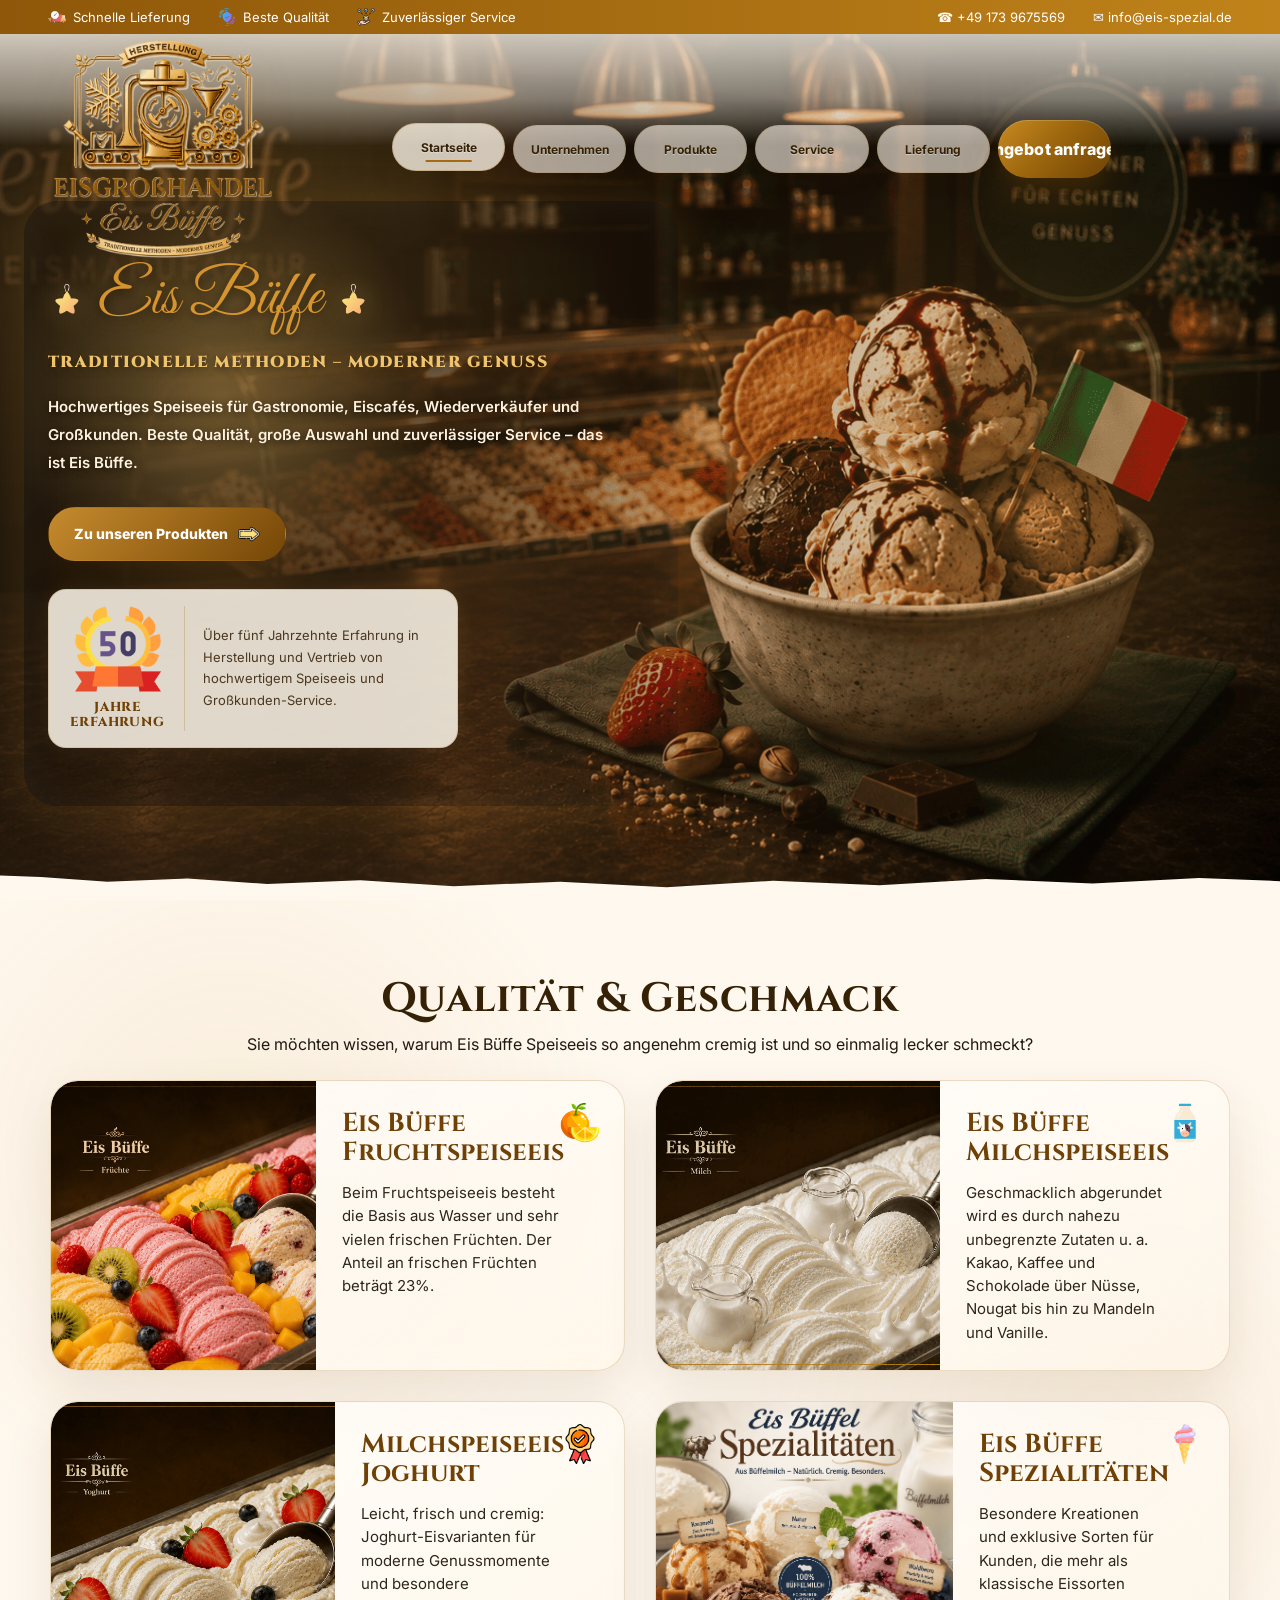
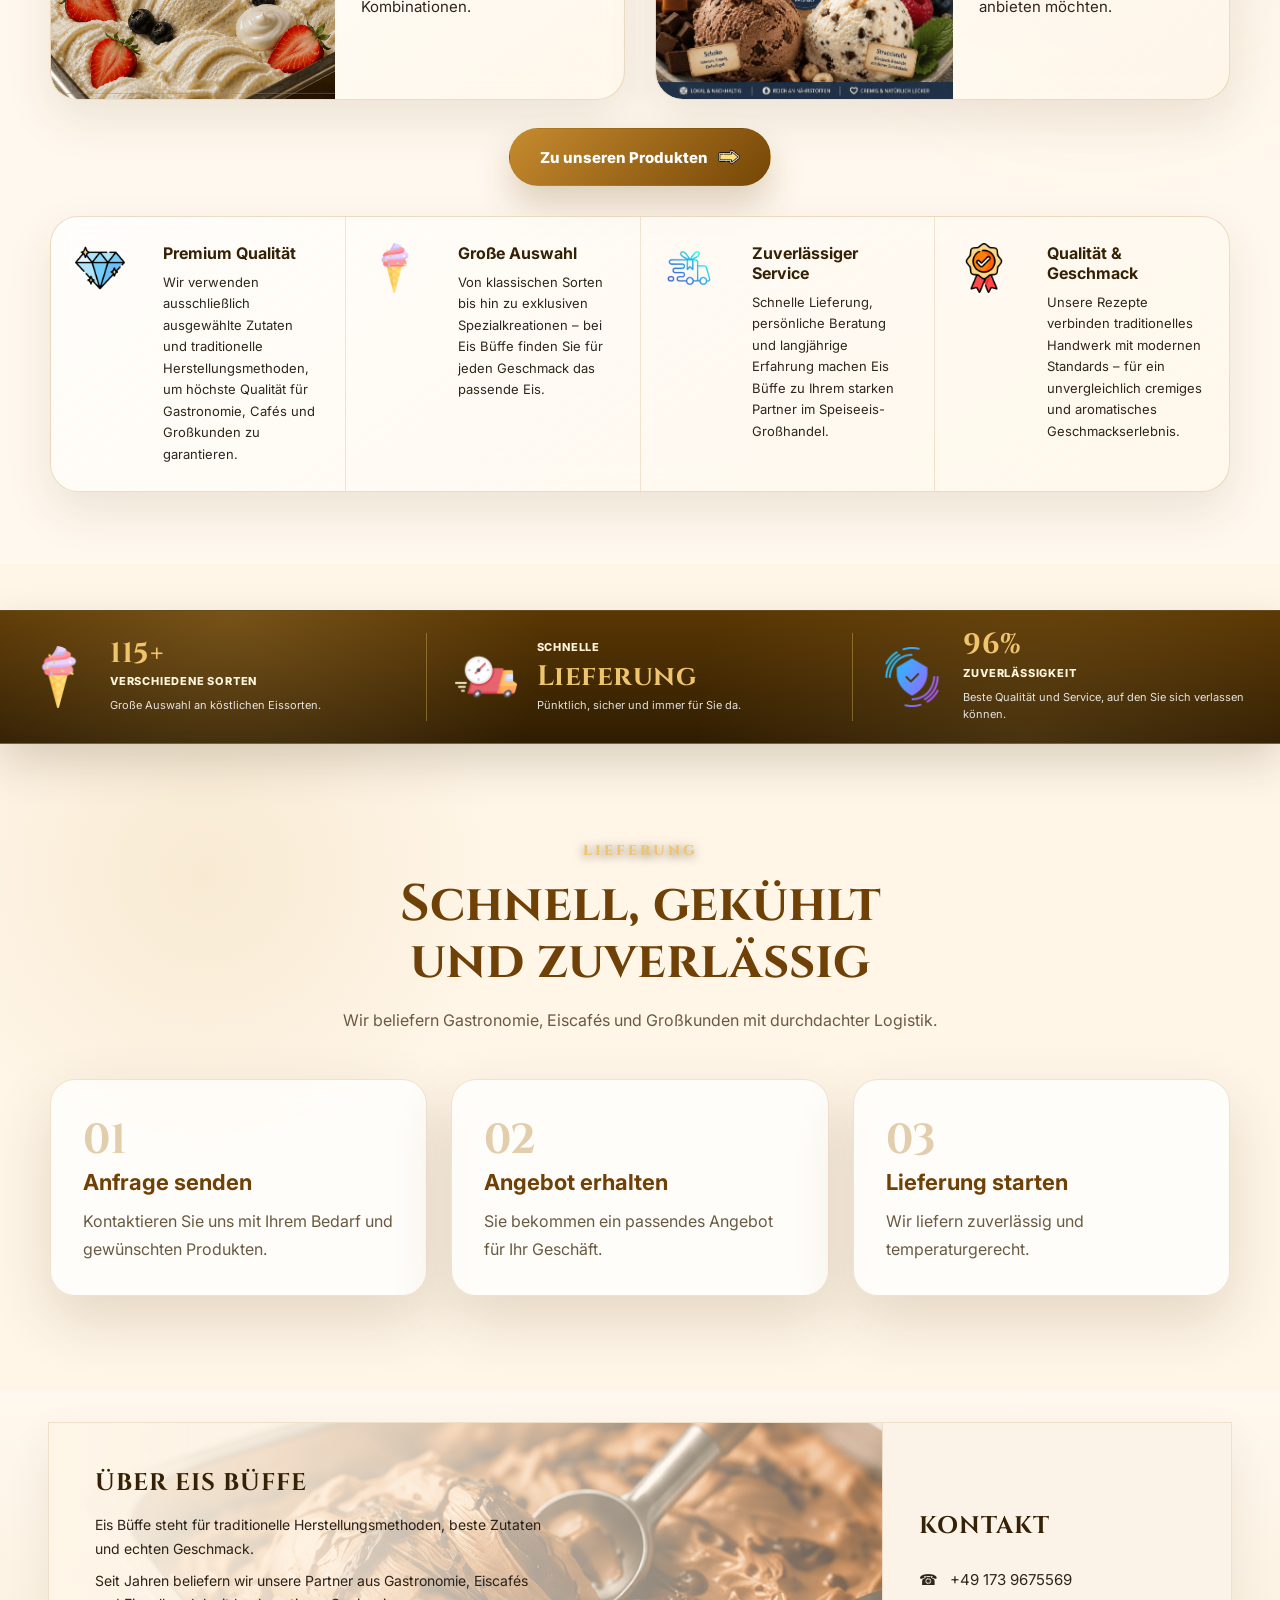
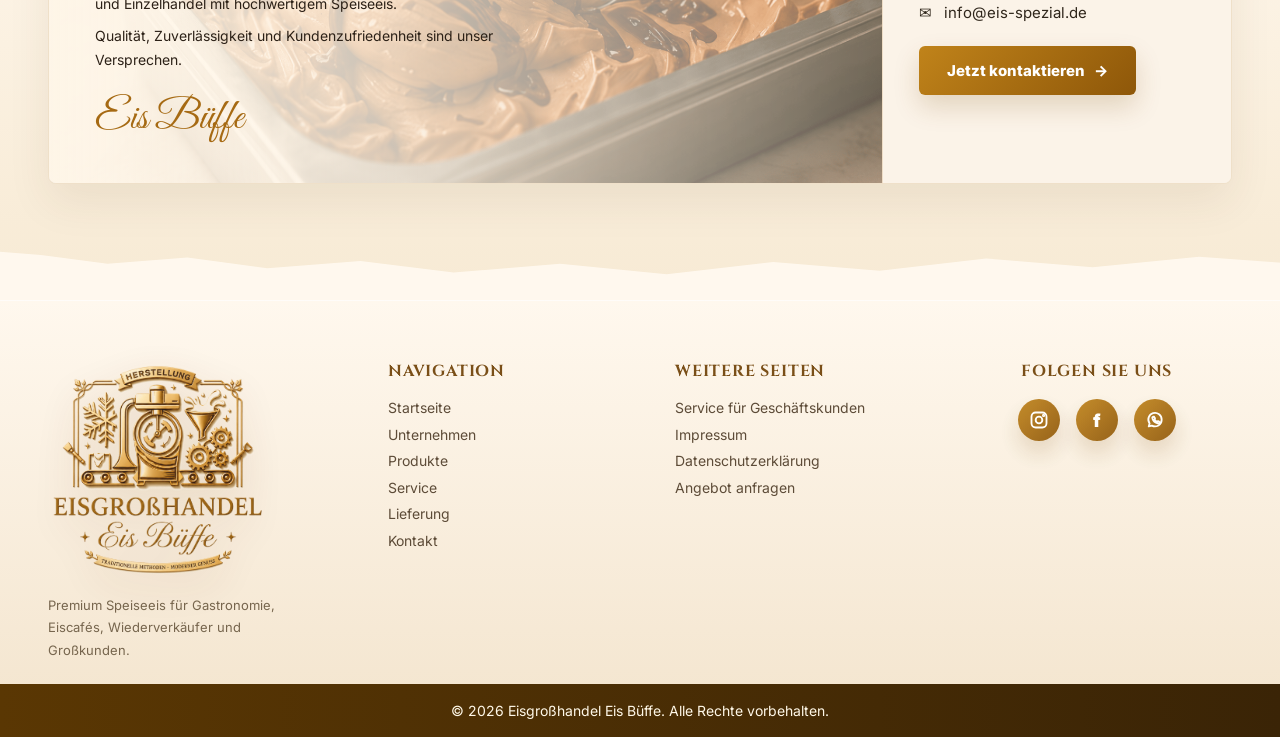
==== commit aeadff24: "Update index.html" ====
--- a/index.html
+++ b/index.html
@@ -4761,7 +4761,7 @@
       font-weight: 600 !important;
       text-shadow: 0 2px 9px rgba(0,0,0,.66) !important;
     }
-
+https://github.com/wahebwahbe100-byte/Eis/blob/main/index.html
     .hero__actions .btn--primary {
       box-shadow:
         0 18px 36px rgba(98,58,6,.34),
